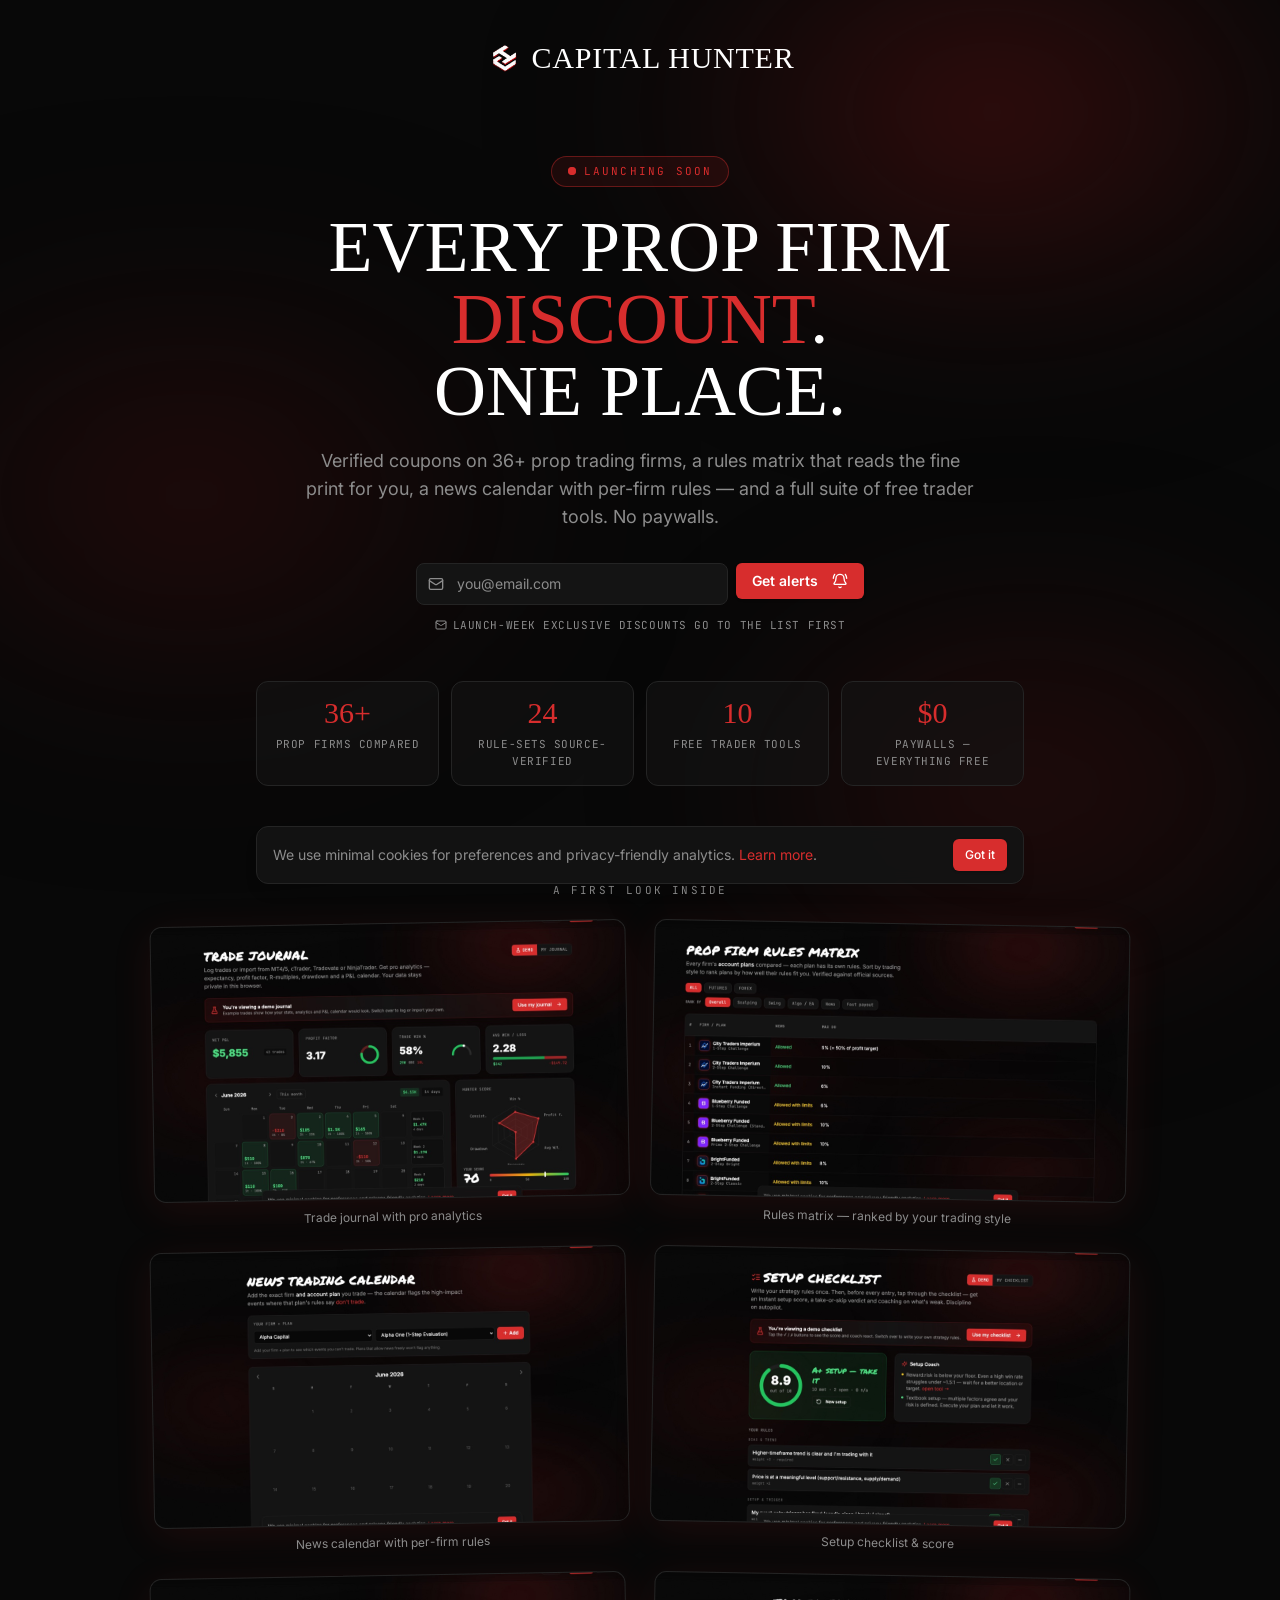
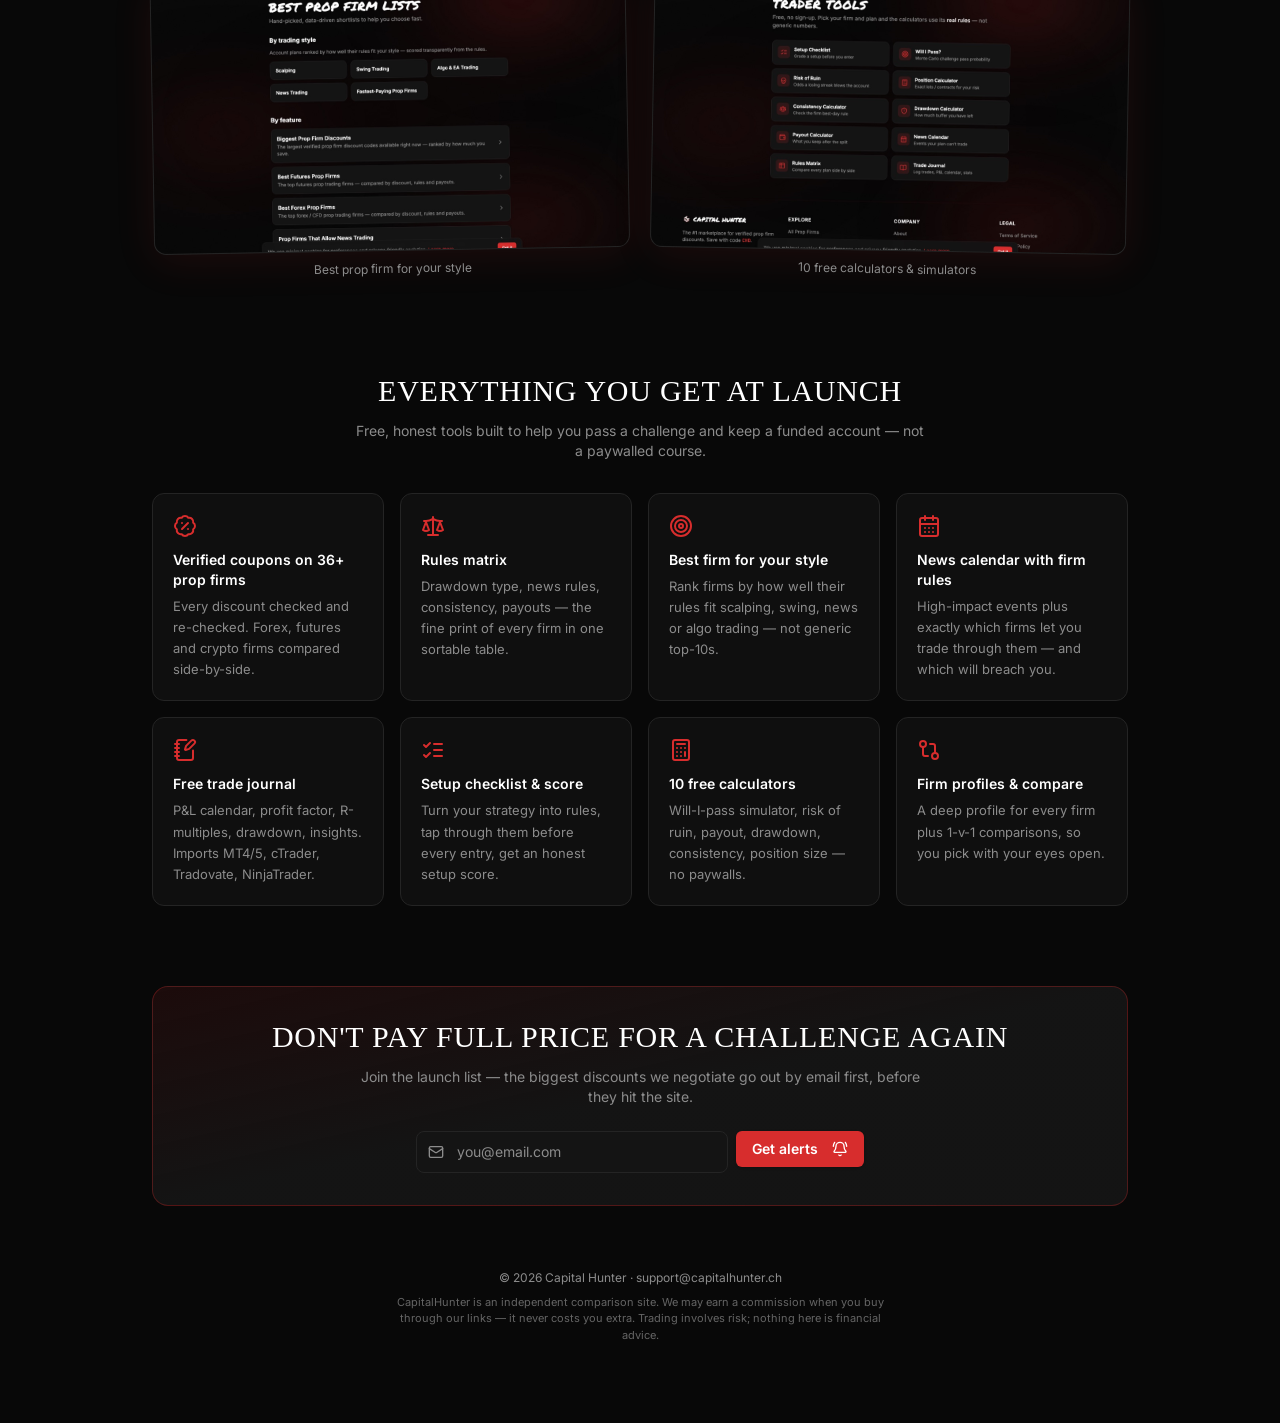
==== index.html @ cb19077a "Coming Soon placeholder for capitalhunter.ch" ====
<!DOCTYPE html><html lang="en"><head><title data-rh="true">Prop Firm Discounts, Rules &amp; Free Trader Tools — Launching Soon | Capital Hunter</title><meta data-rh="true" name="description" content="CapitalHunter is launching: verified discounts on 36+ prop trading firms, a full rules matrix, news calendar, free trade journal and calculators. Join the launch list for exclusive launch-week coupons."><meta data-rh="true" name="robots" content="index, follow, max-image-preview:large, max-snippet:-1, max-video-preview:-1"><meta data-rh="true" name="googlebot" content="index, follow, max-image-preview:large, max-snippet:-1, max-video-preview:-1"><meta data-rh="true" property="og:type" content="website"><meta data-rh="true" property="og:site_name" content="Capital Hunter"><meta data-rh="true" property="og:title" content="Prop Firm Discounts, Rules &amp; Free Trader Tools — Launching Soon | Capital Hunter"><meta data-rh="true" property="og:description" content="CapitalHunter is launching: verified discounts on 36+ prop trading firms, a full rules matrix, news calendar, free trade journal and calculators. Join the launch list for exclusive launch-week coupons."><meta data-rh="true" property="og:url" content="https://capitalhunter.ch/"><meta data-rh="true" property="og:image" content="https://capitalhunter.ch/logo-512.png"><meta data-rh="true" name="twitter:card" content="summary_large_image"><meta data-rh="true" name="twitter:title" content="Prop Firm Discounts, Rules &amp; Free Trader Tools — Launching Soon | Capital Hunter"><meta data-rh="true" name="twitter:description" content="CapitalHunter is launching: verified discounts on 36+ prop trading firms, a full rules matrix, news calendar, free trade journal and calculators. Join the launch list for exclusive launch-week coupons."><meta data-rh="true" name="twitter:image" content="https://capitalhunter.ch/logo-512.png"><link data-rh="true" rel="canonical" href="https://capitalhunter.ch/"><script data-rh="true" type="application/ld+json">{"@context":"https://schema.org","@type":"Organization","name":"Capital Hunter","url":"https://capitalhunter.ch","logo":"https://capitalhunter.ch/logo-512.png","description":"Verified discounts on the top prop trading firms. Compare rules, payouts, drawdown and account sizes, then save on every challenge with our partner coupon codes.","sameAs":[]}</script><script data-rh="true" type="application/ld+json">{"@context":"https://schema.org","@type":"WebSite","name":"Capital Hunter","url":"https://capitalhunter.ch","potentialAction":{"@type":"SearchAction","target":{"@type":"EntryPoint","urlTemplate":"https://capitalhunter.ch/search?q={search_term_string}"},"query-input":"required name=search_term_string"}}</script>
    <meta charset="UTF-8">
    <meta name="viewport" content="width=device-width, initial-scale=1.0">
    <link rel="icon" type="image/png" sizes="48x48" href="/favicon-48.png">
    <link rel="icon" type="image/png" sizes="32x32" href="/favicon-32.png">
    <link rel="apple-touch-icon" href="/apple-touch-icon.png">
    <link rel="manifest" href="/manifest.json">
    <meta name="theme-color" content="#080808">

    <!-- Fonts: preconnect + parallel load (was a render-blocking CSS @import). -->
    <link rel="preconnect" href="https://fonts.googleapis.com">
    <link rel="preconnect" href="https://fonts.gstatic.com" crossorigin="">
    <link rel="preload" as="style" href="https://fonts.googleapis.com/css2?family=Permanent+Marker&amp;family=Inter:wght@400;500;600;700;800&amp;family=JetBrains+Mono:wght@400;500;600;700&amp;display=swap">
    <link rel="stylesheet" href="https://fonts.googleapis.com/css2?family=Permanent+Marker&amp;family=Inter:wght@400;500;600;700;800&amp;family=JetBrains+Mono:wght@400;500;600;700&amp;display=swap">
    <!-- Warm up the Supabase connection so the first data call is instant. -->
    <link rel="preconnect" href="https://xzxkkfrlmeajymtjlhex.supabase.co" crossorigin="">

    <!-- title + description are managed per-page by the <Seo> component (react-helmet-async). -->
    <script type="module" crossorigin="" src="/assets/app-CvSQtQcm.js"></script>
    <link rel="modulepreload" crossorigin="" href="/assets/react-CZyGPQdu.js">
    <link rel="modulepreload" crossorigin="" href="/assets/vendor-DFMEHlR-.js">
    <link rel="modulepreload" crossorigin="" href="/assets/query-DikOKf4V.js">
    <link rel="modulepreload" crossorigin="" href="/assets/icons-BcLUi4sx.js">
    <link rel="modulepreload" crossorigin="" href="/assets/radix-BNWSrQ6s.js">
    <link rel="modulepreload" crossorigin="" href="/assets/supabase-BZ8bk2RT.js">
    <link rel="stylesheet" crossorigin="" href="/assets/app-Bauid_A5.css">
  </head>
  <body>
    <div id="root" data-server-rendered="true"><div class="relative min-h-screen bg-background text-white"><div class="ch-bg-glow" aria-hidden="true"></div><div class="ch-bg-glow-bottom" aria-hidden="true"></div><div class="relative z-10 max-w-5xl mx-auto px-4 sm:px-6 pt-10 pb-20"><div class="flex items-center justify-center gap-2.5"><img src="/logo.png" alt="Capital Hunter logo" width="34" height="34" class="w-8 h-8 sm:w-9 sm:h-9 object-contain"><span class="font-marker text-2xl sm:text-3xl text-white tracking-wide">CAPITAL HUNTER</span></div><div class="text-center mt-14 sm:mt-20"><div class="inline-flex items-center gap-2 px-4 py-1.5 rounded-full border border-primary/40 bg-primary/10"><span class="relative flex h-2 w-2"><span class="animate-ping absolute inline-flex h-full w-full rounded-full bg-primary opacity-75"></span><span class="relative inline-flex rounded-full h-2 w-2 bg-primary"></span></span><span class="text-[11px] font-mono text-primary uppercase tracking-[0.2em]">Launching soon</span></div><h1 class="font-marker text-4xl sm:text-6xl lg:text-7xl text-white leading-tight mt-6">EVERY PROP FIRM <span class="text-primary">DISCOUNT</span>.<br class="hidden sm:block"> ONE PLACE.</h1><p class="font-inter text-muted-foreground text-base sm:text-lg max-w-2xl mx-auto mt-5">Verified coupons on 36+ prop trading firms, a rules matrix that reads the fine print for you, a news calendar with per-firm rules — and a full suite of free trader tools. No paywalls.</p><div class="max-w-md mx-auto mt-8"><form class="flex flex-col sm:flex-row gap-2 max-w-md mx-auto"><div class="relative flex-1"><svg xmlns="http://www.w3.org/2000/svg" width="24" height="24" viewBox="0 0 24 24" fill="none" stroke="currentColor" stroke-width="2" stroke-linecap="round" stroke-linejoin="round" class="lucide lucide-mail absolute left-3 top-1/2 -translate-y-1/2 w-4 h-4 text-muted-foreground"><rect width="20" height="16" x="2" y="4" rx="2"></rect><path d="m22 7-8.97 5.7a1.94 1.94 0 0 1-2.06 0L2 7"></path></svg><input type="email" placeholder="you@email.com" aria-label="Email address" class="w-full pl-10 pr-3 py-2.5 bg-card border border-border rounded-lg text-sm font-inter text-white placeholder:text-muted-foreground focus:outline-none focus:ring-1 focus:ring-primary/50" value=""></div><button class="inline-flex items-center justify-center gap-2 rounded-md text-sm transition-colors focus-visible:outline-none focus-visible:ring-1 focus-visible:ring-ring disabled:pointer-events-none disabled:opacity-50 [&amp;_svg]:pointer-events-none [&amp;_svg]:size-4 [&amp;_svg]:shrink-0 shadow h-9 px-4 py-2 bg-primary hover:bg-primary/90 text-white font-inter font-semibold whitespace-nowrap" type="submit">Get alerts <svg xmlns="http://www.w3.org/2000/svg" width="24" height="24" viewBox="0 0 24 24" fill="none" stroke="currentColor" stroke-width="2" stroke-linecap="round" stroke-linejoin="round" class="lucide lucide-bell-ring w-4 h-4 ml-1.5"><path d="M10.268 21a2 2 0 0 0 3.464 0"></path><path d="M22 8c0-2.3-.8-4.3-2-6"></path><path d="M3.262 15.326A1 1 0 0 0 4 17h16a1 1 0 0 0 .74-1.673C19.41 13.956 18 12.499 18 8A6 6 0 0 0 6 8c0 4.499-1.411 5.956-2.738 7.326"></path><path d="M4 2C2.8 3.7 2 5.7 2 8"></path></svg></button></form><p class="flex items-center justify-center gap-1.5 text-[11px] font-mono text-muted-foreground mt-3 uppercase tracking-wider"><svg xmlns="http://www.w3.org/2000/svg" width="24" height="24" viewBox="0 0 24 24" fill="none" stroke="currentColor" stroke-width="2" stroke-linecap="round" stroke-linejoin="round" class="lucide lucide-mail w-3 h-3"><rect width="20" height="16" x="2" y="4" rx="2"></rect><path d="m22 7-8.97 5.7a1.94 1.94 0 0 1-2.06 0L2 7"></path></svg> Launch-week exclusive discounts go to the list first</p></div><div class="grid grid-cols-2 sm:grid-cols-4 gap-3 max-w-3xl mx-auto mt-12"><div class="rounded-xl border border-border bg-card/60 px-4 py-4"><p class="font-marker text-3xl text-primary leading-none">36+</p><p class="text-[11px] font-mono text-muted-foreground uppercase tracking-wider mt-2">prop firms compared</p></div><div class="rounded-xl border border-border bg-card/60 px-4 py-4"><p class="font-marker text-3xl text-primary leading-none">24</p><p class="text-[11px] font-mono text-muted-foreground uppercase tracking-wider mt-2">rule-sets source-verified</p></div><div class="rounded-xl border border-border bg-card/60 px-4 py-4"><p class="font-marker text-3xl text-primary leading-none">10</p><p class="text-[11px] font-mono text-muted-foreground uppercase tracking-wider mt-2">free trader tools</p></div><div class="rounded-xl border border-border bg-card/60 px-4 py-4"><p class="font-marker text-3xl text-primary leading-none">$0</p><p class="text-[11px] font-mono text-muted-foreground uppercase tracking-wider mt-2">paywalls — everything free</p></div></div></div><div class="mt-16 sm:mt-24"><p class="text-center text-[11px] font-mono text-muted-foreground uppercase tracking-[0.2em] mb-6">A first look inside</p><div class="grid sm:grid-cols-2 gap-6"><figure class="-rotate-1 transition-transform duration-300 hover:rotate-0 hover:scale-[1.02]"><div class="rounded-xl overflow-hidden border border-border bg-card shadow-[0_8px_40px_rgba(215,47,47,0.10)]"><img src="/launch/journal.jpg" alt="Trade journal with pro analytics" width="1200" height="694" loading="eager" class="w-full h-auto"></div><figcaption class="text-center text-xs font-inter text-muted-foreground mt-2.5">Trade journal with pro analytics</figcaption></figure><figure class="rotate-1 transition-transform duration-300 hover:rotate-0 hover:scale-[1.02]"><div class="rounded-xl overflow-hidden border border-border bg-card shadow-[0_8px_40px_rgba(215,47,47,0.10)]"><img src="/launch/rules.jpg" alt="Rules matrix — ranked by your trading style" width="1200" height="694" loading="lazy" class="w-full h-auto"></div><figcaption class="text-center text-xs font-inter text-muted-foreground mt-2.5">Rules matrix — ranked by your trading style</figcaption></figure><figure class="-rotate-1 transition-transform duration-300 hover:rotate-0 hover:scale-[1.02]"><div class="rounded-xl overflow-hidden border border-border bg-card shadow-[0_8px_40px_rgba(215,47,47,0.10)]"><img src="/launch/calendar.jpg" alt="News calendar with per-firm rules" width="1200" height="694" loading="lazy" class="w-full h-auto"></div><figcaption class="text-center text-xs font-inter text-muted-foreground mt-2.5">News calendar with per-firm rules</figcaption></figure><figure class="rotate-1 transition-transform duration-300 hover:rotate-0 hover:scale-[1.02]"><div class="rounded-xl overflow-hidden border border-border bg-card shadow-[0_8px_40px_rgba(215,47,47,0.10)]"><img src="/launch/checklist.jpg" alt="Setup checklist &amp; score" width="1200" height="694" loading="lazy" class="w-full h-auto"></div><figcaption class="text-center text-xs font-inter text-muted-foreground mt-2.5">Setup checklist &amp; score</figcaption></figure><figure class="-rotate-1 transition-transform duration-300 hover:rotate-0 hover:scale-[1.02]"><div class="rounded-xl overflow-hidden border border-border bg-card shadow-[0_8px_40px_rgba(215,47,47,0.10)]"><img src="/launch/best.jpg" alt="Best prop firm for your style" width="1200" height="694" loading="lazy" class="w-full h-auto"></div><figcaption class="text-center text-xs font-inter text-muted-foreground mt-2.5">Best prop firm for your style</figcaption></figure><figure class="rotate-1 transition-transform duration-300 hover:rotate-0 hover:scale-[1.02]"><div class="rounded-xl overflow-hidden border border-border bg-card shadow-[0_8px_40px_rgba(215,47,47,0.10)]"><img src="/launch/tools.jpg" alt="10 free calculators &amp; simulators" width="1200" height="694" loading="lazy" class="w-full h-auto"></div><figcaption class="text-center text-xs font-inter text-muted-foreground mt-2.5">10 free calculators &amp; simulators</figcaption></figure></div></div><div class="mt-20 sm:mt-24"><h2 class="font-marker text-2xl sm:text-3xl text-white text-center tracking-wide">EVERYTHING YOU GET AT LAUNCH</h2><p class="text-center font-inter text-muted-foreground text-sm mt-3 max-w-xl mx-auto">Free, honest tools built to help you pass a challenge and keep a funded account — not a paywalled course.</p><div class="grid sm:grid-cols-2 lg:grid-cols-4 gap-4 mt-8"><div class="rounded-xl border border-border bg-card/60 p-5 hover:border-primary/40 transition-colors"><svg xmlns="http://www.w3.org/2000/svg" width="24" height="24" viewBox="0 0 24 24" fill="none" stroke="currentColor" stroke-width="2" stroke-linecap="round" stroke-linejoin="round" class="lucide lucide-badge-percent w-6 h-6 text-primary"><path d="M3.85 8.62a4 4 0 0 1 4.78-4.77 4 4 0 0 1 6.74 0 4 4 0 0 1 4.78 4.78 4 4 0 0 1 0 6.74 4 4 0 0 1-4.77 4.78 4 4 0 0 1-6.75 0 4 4 0 0 1-4.78-4.77 4 4 0 0 1 0-6.76Z"></path><path d="m15 9-6 6"></path><path d="M9 9h.01"></path><path d="M15 15h.01"></path></svg><h3 class="font-inter font-semibold text-white text-sm mt-3">Verified coupons on 36+ prop firms</h3><p class="font-inter text-muted-foreground text-[13px] leading-relaxed mt-1.5">Every discount checked and re-checked. Forex, futures and crypto firms compared side-by-side.</p></div><div class="rounded-xl border border-border bg-card/60 p-5 hover:border-primary/40 transition-colors"><svg xmlns="http://www.w3.org/2000/svg" width="24" height="24" viewBox="0 0 24 24" fill="none" stroke="currentColor" stroke-width="2" stroke-linecap="round" stroke-linejoin="round" class="lucide lucide-scale w-6 h-6 text-primary"><path d="m16 16 3-8 3 8c-.87.65-1.92 1-3 1s-2.13-.35-3-1Z"></path><path d="m2 16 3-8 3 8c-.87.65-1.92 1-3 1s-2.13-.35-3-1Z"></path><path d="M7 21h10"></path><path d="M12 3v18"></path><path d="M3 7h2c2 0 5-1 7-2 2 1 5 2 7 2h2"></path></svg><h3 class="font-inter font-semibold text-white text-sm mt-3">Rules matrix</h3><p class="font-inter text-muted-foreground text-[13px] leading-relaxed mt-1.5">Drawdown type, news rules, consistency, payouts — the fine print of every firm in one sortable table.</p></div><div class="rounded-xl border border-border bg-card/60 p-5 hover:border-primary/40 transition-colors"><svg xmlns="http://www.w3.org/2000/svg" width="24" height="24" viewBox="0 0 24 24" fill="none" stroke="currentColor" stroke-width="2" stroke-linecap="round" stroke-linejoin="round" class="lucide lucide-target w-6 h-6 text-primary"><circle cx="12" cy="12" r="10"></circle><circle cx="12" cy="12" r="6"></circle><circle cx="12" cy="12" r="2"></circle></svg><h3 class="font-inter font-semibold text-white text-sm mt-3">Best firm for your style</h3><p class="font-inter text-muted-foreground text-[13px] leading-relaxed mt-1.5">Rank firms by how well their rules fit scalping, swing, news or algo trading — not generic top-10s.</p></div><div class="rounded-xl border border-border bg-card/60 p-5 hover:border-primary/40 transition-colors"><svg xmlns="http://www.w3.org/2000/svg" width="24" height="24" viewBox="0 0 24 24" fill="none" stroke="currentColor" stroke-width="2" stroke-linecap="round" stroke-linejoin="round" class="lucide lucide-calendar-days w-6 h-6 text-primary"><path d="M8 2v4"></path><path d="M16 2v4"></path><rect width="18" height="18" x="3" y="4" rx="2"></rect><path d="M3 10h18"></path><path d="M8 14h.01"></path><path d="M12 14h.01"></path><path d="M16 14h.01"></path><path d="M8 18h.01"></path><path d="M12 18h.01"></path><path d="M16 18h.01"></path></svg><h3 class="font-inter font-semibold text-white text-sm mt-3">News calendar with firm rules</h3><p class="font-inter text-muted-foreground text-[13px] leading-relaxed mt-1.5">High-impact events plus exactly which firms let you trade through them — and which will breach you.</p></div><div class="rounded-xl border border-border bg-card/60 p-5 hover:border-primary/40 transition-colors"><svg xmlns="http://www.w3.org/2000/svg" width="24" height="24" viewBox="0 0 24 24" fill="none" stroke="currentColor" stroke-width="2" stroke-linecap="round" stroke-linejoin="round" class="lucide lucide-notebook-pen w-6 h-6 text-primary"><path d="M13.4 2H6a2 2 0 0 0-2 2v16a2 2 0 0 0 2 2h12a2 2 0 0 0 2-2v-7.4"></path><path d="M2 6h4"></path><path d="M2 10h4"></path><path d="M2 14h4"></path><path d="M2 18h4"></path><path d="M21.378 5.626a1 1 0 1 0-3.004-3.004l-5.01 5.012a2 2 0 0 0-.506.854l-.837 2.87a.5.5 0 0 0 .62.62l2.87-.837a2 2 0 0 0 .854-.506z"></path></svg><h3 class="font-inter font-semibold text-white text-sm mt-3">Free trade journal</h3><p class="font-inter text-muted-foreground text-[13px] leading-relaxed mt-1.5">P&amp;L calendar, profit factor, R-multiples, drawdown, insights. Imports MT4/5, cTrader, Tradovate, NinjaTrader.</p></div><div class="rounded-xl border border-border bg-card/60 p-5 hover:border-primary/40 transition-colors"><svg xmlns="http://www.w3.org/2000/svg" width="24" height="24" viewBox="0 0 24 24" fill="none" stroke="currentColor" stroke-width="2" stroke-linecap="round" stroke-linejoin="round" class="lucide lucide-list-checks w-6 h-6 text-primary"><path d="m3 17 2 2 4-4"></path><path d="m3 7 2 2 4-4"></path><path d="M13 6h8"></path><path d="M13 12h8"></path><path d="M13 18h8"></path></svg><h3 class="font-inter font-semibold text-white text-sm mt-3">Setup checklist &amp; score</h3><p class="font-inter text-muted-foreground text-[13px] leading-relaxed mt-1.5">Turn your strategy into rules, tap through them before every entry, get an honest setup score.</p></div><div class="rounded-xl border border-border bg-card/60 p-5 hover:border-primary/40 transition-colors"><svg xmlns="http://www.w3.org/2000/svg" width="24" height="24" viewBox="0 0 24 24" fill="none" stroke="currentColor" stroke-width="2" stroke-linecap="round" stroke-linejoin="round" class="lucide lucide-calculator w-6 h-6 text-primary"><rect width="16" height="20" x="4" y="2" rx="2"></rect><line x1="8" x2="16" y1="6" y2="6"></line><line x1="16" x2="16" y1="14" y2="18"></line><path d="M16 10h.01"></path><path d="M12 10h.01"></path><path d="M8 10h.01"></path><path d="M12 14h.01"></path><path d="M8 14h.01"></path><path d="M12 18h.01"></path><path d="M8 18h.01"></path></svg><h3 class="font-inter font-semibold text-white text-sm mt-3">10 free calculators</h3><p class="font-inter text-muted-foreground text-[13px] leading-relaxed mt-1.5">Will-I-pass simulator, risk of ruin, payout, drawdown, consistency, position size — no paywalls.</p></div><div class="rounded-xl border border-border bg-card/60 p-5 hover:border-primary/40 transition-colors"><svg xmlns="http://www.w3.org/2000/svg" width="24" height="24" viewBox="0 0 24 24" fill="none" stroke="currentColor" stroke-width="2" stroke-linecap="round" stroke-linejoin="round" class="lucide lucide-git-compare w-6 h-6 text-primary"><circle cx="18" cy="18" r="3"></circle><circle cx="6" cy="6" r="3"></circle><path d="M13 6h3a2 2 0 0 1 2 2v7"></path><path d="M11 18H8a2 2 0 0 1-2-2V9"></path></svg><h3 class="font-inter font-semibold text-white text-sm mt-3">Firm profiles &amp; compare</h3><p class="font-inter text-muted-foreground text-[13px] leading-relaxed mt-1.5">A deep profile for every firm plus 1-v-1 comparisons, so you pick with your eyes open.</p></div></div></div><div class="mt-20 rounded-2xl border border-primary/30 bg-gradient-to-br from-primary/10 via-card to-card p-8 text-center"><h2 class="font-marker text-2xl sm:text-3xl text-white tracking-wide">DON'T PAY FULL PRICE FOR A CHALLENGE AGAIN</h2><p class="font-inter text-muted-foreground text-sm max-w-xl mx-auto mt-3">Join the launch list — the biggest discounts we negotiate go out by email first, before they hit the site.</p><div class="max-w-md mx-auto mt-6"><form class="flex flex-col sm:flex-row gap-2 max-w-md mx-auto"><div class="relative flex-1"><svg xmlns="http://www.w3.org/2000/svg" width="24" height="24" viewBox="0 0 24 24" fill="none" stroke="currentColor" stroke-width="2" stroke-linecap="round" stroke-linejoin="round" class="lucide lucide-mail absolute left-3 top-1/2 -translate-y-1/2 w-4 h-4 text-muted-foreground"><rect width="20" height="16" x="2" y="4" rx="2"></rect><path d="m22 7-8.97 5.7a1.94 1.94 0 0 1-2.06 0L2 7"></path></svg><input type="email" placeholder="you@email.com" aria-label="Email address" class="w-full pl-10 pr-3 py-2.5 bg-card border border-border rounded-lg text-sm font-inter text-white placeholder:text-muted-foreground focus:outline-none focus:ring-1 focus:ring-primary/50" value=""></div><button class="inline-flex items-center justify-center gap-2 rounded-md text-sm transition-colors focus-visible:outline-none focus-visible:ring-1 focus-visible:ring-ring disabled:pointer-events-none disabled:opacity-50 [&amp;_svg]:pointer-events-none [&amp;_svg]:size-4 [&amp;_svg]:shrink-0 shadow h-9 px-4 py-2 bg-primary hover:bg-primary/90 text-white font-inter font-semibold whitespace-nowrap" type="submit">Get alerts <svg xmlns="http://www.w3.org/2000/svg" width="24" height="24" viewBox="0 0 24 24" fill="none" stroke="currentColor" stroke-width="2" stroke-linecap="round" stroke-linejoin="round" class="lucide lucide-bell-ring w-4 h-4 ml-1.5"><path d="M10.268 21a2 2 0 0 0 3.464 0"></path><path d="M22 8c0-2.3-.8-4.3-2-6"></path><path d="M3.262 15.326A1 1 0 0 0 4 17h16a1 1 0 0 0 .74-1.673C19.41 13.956 18 12.499 18 8A6 6 0 0 0 6 8c0 4.499-1.411 5.956-2.738 7.326"></path><path d="M4 2C2.8 3.7 2 5.7 2 8"></path></svg></button></form></div></div><footer class="mt-16 text-center"><p class="text-xs font-inter text-muted-foreground">© <!-- -->2026<!-- --> <!-- -->Capital Hunter<!-- --> · <a href="mailto:support@capitalhunter.ch" class="hover:text-white transition-colors">support@capitalhunter.ch</a></p><p class="text-[11px] font-inter text-muted-foreground/70 mt-2 max-w-lg mx-auto">CapitalHunter is an independent comparison site. We may earn a commission when you buy through our links — it never costs you extra. Trading involves risk; nothing here is financial advice.</p></footer></div></div><script>window.__staticRouterHydrationData = JSON.parse("{\"loaderData\":{\"0\":null},\"actionData\":null,\"errors\":null}");</script></div>
<script>window.__VITE_REACT_SSG_HASH__ = 'nh4pxgceqk'</script>
  

</body></html>
---- assets/app-Bauid_A5.css ----
*,:before,:after{--tw-border-spacing-x: 0;--tw-border-spacing-y: 0;--tw-translate-x: 0;--tw-translate-y: 0;--tw-rotate: 0;--tw-skew-x: 0;--tw-skew-y: 0;--tw-scale-x: 1;--tw-scale-y: 1;--tw-pan-x: ;--tw-pan-y: ;--tw-pinch-zoom: ;--tw-scroll-snap-strictness: proximity;--tw-gradient-from-position: ;--tw-gradient-via-position: ;--tw-gradient-to-position: ;--tw-ordinal: ;--tw-slashed-zero: ;--tw-numeric-figure: ;--tw-numeric-spacing: ;--tw-numeric-fraction: ;--tw-ring-inset: ;--tw-ring-offset-width: 0px;--tw-ring-offset-color: #fff;--tw-ring-color: rgb(59 130 246 / .5);--tw-ring-offset-shadow: 0 0 #0000;--tw-ring-shadow: 0 0 #0000;--tw-shadow: 0 0 #0000;--tw-shadow-colored: 0 0 #0000;--tw-blur: ;--tw-brightness: ;--tw-contrast: ;--tw-grayscale: ;--tw-hue-rotate: ;--tw-invert: ;--tw-saturate: ;--tw-sepia: ;--tw-drop-shadow: ;--tw-backdrop-blur: ;--tw-backdrop-brightness: ;--tw-backdrop-contrast: ;--tw-backdrop-grayscale: ;--tw-backdrop-hue-rotate: ;--tw-backdrop-invert: ;--tw-backdrop-opacity: ;--tw-backdrop-saturate: ;--tw-backdrop-sepia: ;--tw-contain-size: ;--tw-contain-layout: ;--tw-contain-paint: ;--tw-contain-style: }::backdrop{--tw-border-spacing-x: 0;--tw-border-spacing-y: 0;--tw-translate-x: 0;--tw-translate-y: 0;--tw-rotate: 0;--tw-skew-x: 0;--tw-skew-y: 0;--tw-scale-x: 1;--tw-scale-y: 1;--tw-pan-x: ;--tw-pan-y: ;--tw-pinch-zoom: ;--tw-scroll-snap-strictness: proximity;--tw-gradient-from-position: ;--tw-gradient-via-position: ;--tw-gradient-to-position: ;--tw-ordinal: ;--tw-slashed-zero: ;--tw-numeric-figure: ;--tw-numeric-spacing: ;--tw-numeric-fraction: ;--tw-ring-inset: ;--tw-ring-offset-width: 0px;--tw-ring-offset-color: #fff;--tw-ring-color: rgb(59 130 246 / .5);--tw-ring-offset-shadow: 0 0 #0000;--tw-ring-shadow: 0 0 #0000;--tw-shadow: 0 0 #0000;--tw-shadow-colored: 0 0 #0000;--tw-blur: ;--tw-brightness: ;--tw-contrast: ;--tw-grayscale: ;--tw-hue-rotate: ;--tw-invert: ;--tw-saturate: ;--tw-sepia: ;--tw-drop-shadow: ;--tw-backdrop-blur: ;--tw-backdrop-brightness: ;--tw-backdrop-contrast: ;--tw-backdrop-grayscale: ;--tw-backdrop-hue-rotate: ;--tw-backdrop-invert: ;--tw-backdrop-opacity: ;--tw-backdrop-saturate: ;--tw-backdrop-sepia: ;--tw-contain-size: ;--tw-contain-layout: ;--tw-contain-paint: ;--tw-contain-style: }*,:before,:after{box-sizing:border-box;border-width:0;border-style:solid;border-color:#e5e7eb}:before,:after{--tw-content: ""}html,:host{line-height:1.5;-webkit-text-size-adjust:100%;-moz-tab-size:4;-o-tab-size:4;tab-size:4;font-family:ui-sans-serif,system-ui,sans-serif,"Apple Color Emoji","Segoe UI Emoji",Segoe UI Symbol,"Noto Color Emoji";font-feature-settings:normal;font-variation-settings:normal;-webkit-tap-highlight-color:transparent}body{margin:0;line-height:inherit}hr{height:0;color:inherit;border-top-width:1px}abbr:where([title]){-webkit-text-decoration:underline dotted;text-decoration:underline dotted}h1,h2,h3,h4,h5,h6{font-size:inherit;font-weight:inherit}a{color:inherit;text-decoration:inherit}b,strong{font-weight:bolder}code,kbd,samp,pre{font-family:var(--font-mono);font-feature-settings:normal;font-variation-settings:normal;font-size:1em}small{font-size:80%}sub,sup{font-size:75%;line-height:0;position:relative;vertical-align:baseline}sub{bottom:-.25em}sup{top:-.5em}table{text-indent:0;border-color:inherit;border-collapse:collapse}button,input,optgroup,select,textarea{font-family:inherit;font-feature-settings:inherit;font-variation-settings:inherit;font-size:100%;font-weight:inherit;line-height:inherit;letter-spacing:inherit;color:inherit;margin:0;padding:0}button,select{text-transform:none}button,input:where([type=button]),input:where([type=reset]),input:where([type=submit]){-webkit-appearance:button;background-color:transparent;background-image:none}:-moz-focusring{outline:auto}:-moz-ui-invalid{box-shadow:none}progress{vertical-align:baseline}::-webkit-inner-spin-button,::-webkit-outer-spin-button{height:auto}[type=search]{-webkit-appearance:textfield;outline-offset:-2px}::-webkit-search-decoration{-webkit-appearance:none}::-webkit-file-upload-button{-webkit-appearance:button;font:inherit}summary{display:list-item}blockquote,dl,dd,h1,h2,h3,h4,h5,h6,hr,figure,p,pre{margin:0}fieldset{margin:0;padding:0}legend{padding:0}ol,ul,menu{list-style:none;margin:0;padding:0}dialog{padding:0}textarea{resize:vertical}input::-moz-placeholder,textarea::-moz-placeholder{opacity:1;color:#9ca3af}input::placeholder,textarea::placeholder{opacity:1;color:#9ca3af}button,[role=button]{cursor:pointer}:disabled{cursor:default}img,svg,video,canvas,audio,iframe,embed,object{display:block;vertical-align:middle}img,video{max-width:100%;height:auto}[hidden]:where(:not([hidden=until-found])){display:none}:root{--font-marker: "Permanent Marker", cursive;--font-inter: "Inter", sans-serif;--font-mono: "JetBrains Mono", monospace;--background: 0 0% 3.1%;--foreground: 0 0% 100%;--card: 0 0% 7.8%;--card-foreground: 0 0% 100%;--popover: 0 0% 7.8%;--popover-foreground: 0 0% 100%;--primary: 0 68% 51%;--primary-foreground: 0 0% 100%;--secondary: 0 0% 10%;--secondary-foreground: 0 0% 85%;--muted: 0 0% 12%;--muted-foreground: 0 0% 55%;--accent: 0 68% 51%;--accent-foreground: 0 0% 100%;--destructive: 0 84.2% 60.2%;--destructive-foreground: 0 0% 98%;--border: 0 0% 14%;--input: 0 0% 14%;--ring: 0 68% 51%;--chart-1: 0 68% 51%;--chart-2: 0 0% 40%;--chart-3: 0 0% 60%;--chart-4: 0 0% 25%;--chart-5: 0 40% 40%;--radius: .5rem;--sidebar-background: 0 0% 5%;--sidebar-foreground: 0 0% 85%;--sidebar-primary: 0 68% 51%;--sidebar-primary-foreground: 0 0% 100%;--sidebar-accent: 0 0% 10%;--sidebar-accent-foreground: 0 0% 100%;--sidebar-border: 0 0% 14%;--sidebar-ring: 0 68% 51%}.dark{--background: 0 0% 3.1%;--foreground: 0 0% 100%;--card: 0 0% 7.8%;--card-foreground: 0 0% 100%;--popover: 0 0% 7.8%;--popover-foreground: 0 0% 100%;--primary: 0 68% 51%;--primary-foreground: 0 0% 100%;--secondary: 0 0% 10%;--secondary-foreground: 0 0% 85%;--muted: 0 0% 12%;--muted-foreground: 0 0% 55%;--accent: 0 68% 51%;--accent-foreground: 0 0% 100%;--destructive: 0 84.2% 60.2%;--destructive-foreground: 0 0% 98%;--border: 0 0% 14%;--input: 0 0% 14%;--ring: 0 68% 51%;--chart-1: 0 68% 51%;--chart-2: 0 0% 40%;--chart-3: 0 0% 60%;--chart-4: 0 0% 25%;--chart-5: 0 40% 40%;--sidebar-background: 0 0% 5%;--sidebar-foreground: 0 0% 85%;--sidebar-primary: 0 68% 51%;--sidebar-primary-foreground: 0 0% 100%;--sidebar-accent: 0 0% 10%;--sidebar-accent-foreground: 0 0% 100%;--sidebar-border: 0 0% 14%;--sidebar-ring: 0 68% 51%}*{border-color:hsl(var(--border));outline-color:hsl(var(--ring) / .5)}body{background-color:hsl(var(--background));font-family:var(--font-inter);color:hsl(var(--foreground));background-color:#080808}.sr-only{position:absolute;width:1px;height:1px;padding:0;margin:-1px;overflow:hidden;clip:rect(0,0,0,0);white-space:nowrap;border-width:0}.pointer-events-none{pointer-events:none}.pointer-events-auto{pointer-events:auto}.visible{visibility:visible}.invisible{visibility:hidden}.static{position:static}.fixed{position:fixed}.absolute{position:absolute}.relative{position:relative}.sticky{position:sticky}.inset-0{top:0;right:0;bottom:0;left:0}.inset-x-0{left:0;right:0}.inset-y-0{top:0;bottom:0}.-bottom-12{bottom:-3rem}.-left-12{left:-3rem}.-right-12{right:-3rem}.-top-1{top:-.25rem}.-top-10{top:-2.5rem}.-top-12{top:-3rem}.bottom-0{bottom:0}.left-0{left:0}.left-1{left:.25rem}.left-1\/2{left:50%}.left-2{left:.5rem}.left-3{left:.75rem}.left-\[50\%\]{left:50%}.right-0{right:0}.right-1{right:.25rem}.right-2{right:.5rem}.right-3{right:.75rem}.right-4{right:1rem}.top-0{top:0}.top-1\.5{top:.375rem}.top-1\/2{top:50%}.top-2{top:.5rem}.top-20{top:5rem}.top-3\.5{top:.875rem}.top-4{top:1rem}.top-\[1px\]{top:1px}.top-\[50\%\]{top:50%}.top-\[60\%\]{top:60%}.top-full{top:100%}.z-10{z-index:10}.z-20{z-index:20}.z-40{z-index:40}.z-50{z-index:50}.z-\[100\]{z-index:100}.z-\[1\]{z-index:1}.z-\[60\]{z-index:60}.col-span-2{grid-column:span 2 / span 2}.-mx-1{margin-left:-.25rem;margin-right:-.25rem}.mx-2{margin-left:.5rem;margin-right:.5rem}.mx-3\.5{margin-left:.875rem;margin-right:.875rem}.mx-auto{margin-left:auto;margin-right:auto}.my-0\.5{margin-top:.125rem;margin-bottom:.125rem}.my-1{margin-top:.25rem;margin-bottom:.25rem}.my-4{margin-top:1rem;margin-bottom:1rem}.my-5{margin-top:1.25rem;margin-bottom:1.25rem}.my-7{margin-top:1.75rem;margin-bottom:1.75rem}.my-8{margin-top:2rem;margin-bottom:2rem}.-ml-4{margin-left:-1rem}.-mt-4{margin-top:-1rem}.mb-1{margin-bottom:.25rem}.mb-1\.5{margin-bottom:.375rem}.mb-10{margin-bottom:2.5rem}.mb-12{margin-bottom:3rem}.mb-2{margin-bottom:.5rem}.mb-3{margin-bottom:.75rem}.mb-4{margin-bottom:1rem}.mb-5{margin-bottom:1.25rem}.mb-6{margin-bottom:1.5rem}.mb-8{margin-bottom:2rem}.ml-1{margin-left:.25rem}.ml-1\.5{margin-left:.375rem}.ml-2{margin-left:.5rem}.ml-4{margin-left:1rem}.ml-\[68px\]{margin-left:68px}.ml-auto{margin-left:auto}.mr-1{margin-right:.25rem}.mr-1\.5{margin-right:.375rem}.mr-2{margin-right:.5rem}.mt-0\.5{margin-top:.125rem}.mt-1{margin-top:.25rem}.mt-1\.5{margin-top:.375rem}.mt-10{margin-top:2.5rem}.mt-12{margin-top:3rem}.mt-14{margin-top:3.5rem}.mt-16{margin-top:4rem}.mt-2{margin-top:.5rem}.mt-2\.5{margin-top:.625rem}.mt-20{margin-top:5rem}.mt-24{margin-top:6rem}.mt-3{margin-top:.75rem}.mt-4{margin-top:1rem}.mt-5{margin-top:1.25rem}.mt-6{margin-top:1.5rem}.mt-7{margin-top:1.75rem}.mt-8{margin-top:2rem}.mt-auto{margin-top:auto}.box-border{box-sizing:border-box}.line-clamp-2{overflow:hidden;display:-webkit-box;-webkit-box-orient:vertical;-webkit-line-clamp:2}.block{display:block}.inline-block{display:inline-block}.inline{display:inline}.flex{display:flex}.inline-flex{display:inline-flex}.table{display:table}.grid{display:grid}.hidden{display:none}.aspect-square{aspect-ratio:1 / 1}.aspect-video{aspect-ratio:16 / 9}.size-4{width:1rem;height:1rem}.h-0\.5{height:.125rem}.h-1\.5{height:.375rem}.h-10{height:2.5rem}.h-11{height:2.75rem}.h-12{height:3rem}.h-14{height:3.5rem}.h-16{height:4rem}.h-2{height:.5rem}.h-2\.5{height:.625rem}.h-28{height:7rem}.h-3{height:.75rem}.h-3\.5{height:.875rem}.h-32{height:8rem}.h-36{height:9rem}.h-4{height:1rem}.h-40{height:10rem}.h-48{height:12rem}.h-5{height:1.25rem}.h-6{height:1.5rem}.h-7{height:1.75rem}.h-8{height:2rem}.h-9{height:2.25rem}.h-\[1px\]{height:1px}.h-\[300px\]{height:300px}.h-\[3px\]{height:3px}.h-\[400px\]{height:400px}.h-\[var\(--radix-navigation-menu-viewport-height\)\]{height:var(--radix-navigation-menu-viewport-height)}.h-\[var\(--radix-select-trigger-height\)\]{height:var(--radix-select-trigger-height)}.h-auto{height:auto}.h-full{height:100%}.h-px{height:1px}.h-svh{height:100svh}.max-h-96{max-height:24rem}.max-h-\[300px\]{max-height:300px}.max-h-\[55vh\]{max-height:55vh}.max-h-\[90vh\]{max-height:90vh}.max-h-screen{max-height:100vh}.min-h-0{min-height:0px}.min-h-\[100px\]{min-height:100px}.min-h-\[120px\]{min-height:120px}.min-h-\[3\.5rem\]{min-height:3.5rem}.min-h-\[60px\]{min-height:60px}.min-h-\[80px\]{min-height:80px}.min-h-screen{min-height:100vh}.min-h-svh{min-height:100svh}.w-0{width:0px}.w-1{width:.25rem}.w-1\.5{width:.375rem}.w-1\/2{width:50%}.w-10{width:2.5rem}.w-12{width:3rem}.w-14{width:3.5rem}.w-16{width:4rem}.w-2{width:.5rem}.w-2\.5{width:.625rem}.w-24{width:6rem}.w-28{width:7rem}.w-3{width:.75rem}.w-3\.5{width:.875rem}.w-3\/4{width:75%}.w-32{width:8rem}.w-4{width:1rem}.w-40{width:10rem}.w-48{width:12rem}.w-5{width:1.25rem}.w-56{width:14rem}.w-6{width:1.5rem}.w-64{width:16rem}.w-7{width:1.75rem}.w-72{width:18rem}.w-8{width:2rem}.w-9{width:2.25rem}.w-\[--sidebar-width\]{width:var(--sidebar-width)}.w-\[100px\]{width:100px}.w-\[1px\]{width:1px}.w-\[240px\]{width:240px}.w-\[400px\]{width:400px}.w-\[600px\]{width:600px}.w-auto{width:auto}.w-full{width:100%}.w-max{width:-moz-max-content;width:max-content}.w-px{width:1px}.min-w-0{min-width:0px}.min-w-10{min-width:2.5rem}.min-w-5{min-width:1.25rem}.min-w-8{min-width:2rem}.min-w-9{min-width:2.25rem}.min-w-\[12rem\]{min-width:12rem}.min-w-\[140px\]{min-width:140px}.min-w-\[160px\]{min-width:160px}.min-w-\[180px\]{min-width:180px}.min-w-\[34px\]{min-width:34px}.min-w-\[8rem\]{min-width:8rem}.min-w-\[var\(--radix-select-trigger-width\)\]{min-width:var(--radix-select-trigger-width)}.max-w-2xl{max-width:42rem}.max-w-3xl{max-width:48rem}.max-w-4xl{max-width:56rem}.max-w-5xl{max-width:64rem}.max-w-6xl{max-width:72rem}.max-w-7xl{max-width:80rem}.max-w-\[--skeleton-width\]{max-width:var(--skeleton-width)}.max-w-\[160px\]{max-width:160px}.max-w-\[200px\]{max-width:200px}.max-w-\[320px\]{max-width:320px}.max-w-lg{max-width:32rem}.max-w-max{max-width:-moz-max-content;max-width:max-content}.max-w-md{max-width:28rem}.max-w-sm{max-width:24rem}.max-w-xl{max-width:36rem}.flex-1{flex:1 1 0%}.flex-shrink-0,.shrink-0{flex-shrink:0}.grow{flex-grow:1}.grow-0{flex-grow:0}.basis-full{flex-basis:100%}.caption-bottom{caption-side:bottom}.border-collapse{border-collapse:collapse}.-translate-x-1\/2{--tw-translate-x: -50%;transform:translate(var(--tw-translate-x),var(--tw-translate-y)) rotate(var(--tw-rotate)) skew(var(--tw-skew-x)) skewY(var(--tw-skew-y)) scaleX(var(--tw-scale-x)) scaleY(var(--tw-scale-y))}.-translate-x-px{--tw-translate-x: -1px;transform:translate(var(--tw-translate-x),var(--tw-translate-y)) rotate(var(--tw-rotate)) skew(var(--tw-skew-x)) skewY(var(--tw-skew-y)) scaleX(var(--tw-scale-x)) scaleY(var(--tw-scale-y))}.-translate-y-1\/2{--tw-translate-y: -50%;transform:translate(var(--tw-translate-x),var(--tw-translate-y)) rotate(var(--tw-rotate)) skew(var(--tw-skew-x)) skewY(var(--tw-skew-y)) scaleX(var(--tw-scale-x)) scaleY(var(--tw-scale-y))}.translate-x-\[-50\%\]{--tw-translate-x: -50%;transform:translate(var(--tw-translate-x),var(--tw-translate-y)) rotate(var(--tw-rotate)) skew(var(--tw-skew-x)) skewY(var(--tw-skew-y)) scaleX(var(--tw-scale-x)) scaleY(var(--tw-scale-y))}.translate-x-px{--tw-translate-x: 1px;transform:translate(var(--tw-translate-x),var(--tw-translate-y)) rotate(var(--tw-rotate)) skew(var(--tw-skew-x)) skewY(var(--tw-skew-y)) scaleX(var(--tw-scale-x)) scaleY(var(--tw-scale-y))}.translate-y-\[-50\%\]{--tw-translate-y: -50%;transform:translate(var(--tw-translate-x),var(--tw-translate-y)) rotate(var(--tw-rotate)) skew(var(--tw-skew-x)) skewY(var(--tw-skew-y)) scaleX(var(--tw-scale-x)) scaleY(var(--tw-scale-y))}.-rotate-1{--tw-rotate: -1deg;transform:translate(var(--tw-translate-x),var(--tw-translate-y)) rotate(var(--tw-rotate)) skew(var(--tw-skew-x)) skewY(var(--tw-skew-y)) scaleX(var(--tw-scale-x)) scaleY(var(--tw-scale-y))}.rotate-1{--tw-rotate: 1deg;transform:translate(var(--tw-translate-x),var(--tw-translate-y)) rotate(var(--tw-rotate)) skew(var(--tw-skew-x)) skewY(var(--tw-skew-y)) scaleX(var(--tw-scale-x)) scaleY(var(--tw-scale-y))}.rotate-45{--tw-rotate: 45deg;transform:translate(var(--tw-translate-x),var(--tw-translate-y)) rotate(var(--tw-rotate)) skew(var(--tw-skew-x)) skewY(var(--tw-skew-y)) scaleX(var(--tw-scale-x)) scaleY(var(--tw-scale-y))}.rotate-90{--tw-rotate: 90deg;transform:translate(var(--tw-translate-x),var(--tw-translate-y)) rotate(var(--tw-rotate)) skew(var(--tw-skew-x)) skewY(var(--tw-skew-y)) scaleX(var(--tw-scale-x)) scaleY(var(--tw-scale-y))}.transform{transform:translate(var(--tw-translate-x),var(--tw-translate-y)) rotate(var(--tw-rotate)) skew(var(--tw-skew-x)) skewY(var(--tw-skew-y)) scaleX(var(--tw-scale-x)) scaleY(var(--tw-scale-y))}@keyframes bounce{0%,to{transform:translateY(-25%);animation-timing-function:cubic-bezier(.8,0,1,1)}50%{transform:none;animation-timing-function:cubic-bezier(0,0,.2,1)}}.animate-bounce{animation:bounce 1s infinite}@keyframes ping{75%,to{transform:scale(2);opacity:0}}.animate-ping{animation:ping 1s cubic-bezier(0,0,.2,1) infinite}@keyframes pulse{50%{opacity:.5}}.animate-pulse{animation:pulse 2s cubic-bezier(.4,0,.6,1) infinite}@keyframes spin{to{transform:rotate(360deg)}}.animate-spin{animation:spin 1s linear infinite}.cursor-default{cursor:default}.cursor-pointer{cursor:pointer}.touch-none{touch-action:none}.select-none{-webkit-user-select:none;-moz-user-select:none;user-select:none}.resize-y{resize:vertical}.list-inside{list-style-position:inside}.list-decimal{list-style-type:decimal}.list-disc{list-style-type:disc}.list-none{list-style-type:none}.appearance-none{-webkit-appearance:none;-moz-appearance:none;appearance:none}.grid-cols-1{grid-template-columns:repeat(1,minmax(0,1fr))}.grid-cols-2{grid-template-columns:repeat(2,minmax(0,1fr))}.grid-cols-3{grid-template-columns:repeat(3,minmax(0,1fr))}.grid-cols-7{grid-template-columns:repeat(7,minmax(0,1fr))}.flex-row{flex-direction:row}.flex-col{flex-direction:column}.flex-col-reverse{flex-direction:column-reverse}.flex-wrap{flex-wrap:wrap}.items-start{align-items:flex-start}.items-end{align-items:flex-end}.items-center{align-items:center}.items-stretch{align-items:stretch}.justify-center{justify-content:center}.justify-between{justify-content:space-between}.gap-0\.5{gap:.125rem}.gap-1{gap:.25rem}.gap-1\.5{gap:.375rem}.gap-2{gap:.5rem}.gap-2\.5{gap:.625rem}.gap-3{gap:.75rem}.gap-4{gap:1rem}.gap-5{gap:1.25rem}.gap-6{gap:1.5rem}.gap-8{gap:2rem}.gap-x-4{-moz-column-gap:1rem;column-gap:1rem}.gap-y-1{row-gap:.25rem}.gap-y-2{row-gap:.5rem}.space-x-1>:not([hidden])~:not([hidden]){--tw-space-x-reverse: 0;margin-right:calc(.25rem * var(--tw-space-x-reverse));margin-left:calc(.25rem * calc(1 - var(--tw-space-x-reverse)))}.space-x-3>:not([hidden])~:not([hidden]){--tw-space-x-reverse: 0;margin-right:calc(.75rem * var(--tw-space-x-reverse));margin-left:calc(.75rem * calc(1 - var(--tw-space-x-reverse)))}.space-x-4>:not([hidden])~:not([hidden]){--tw-space-x-reverse: 0;margin-right:calc(1rem * var(--tw-space-x-reverse));margin-left:calc(1rem * calc(1 - var(--tw-space-x-reverse)))}.space-y-1>:not([hidden])~:not([hidden]){--tw-space-y-reverse: 0;margin-top:calc(.25rem * calc(1 - var(--tw-space-y-reverse)));margin-bottom:calc(.25rem * var(--tw-space-y-reverse))}.space-y-1\.5>:not([hidden])~:not([hidden]){--tw-space-y-reverse: 0;margin-top:calc(.375rem * calc(1 - var(--tw-space-y-reverse)));margin-bottom:calc(.375rem * var(--tw-space-y-reverse))}.space-y-2>:not([hidden])~:not([hidden]){--tw-space-y-reverse: 0;margin-top:calc(.5rem * calc(1 - var(--tw-space-y-reverse)));margin-bottom:calc(.5rem * var(--tw-space-y-reverse))}.space-y-3>:not([hidden])~:not([hidden]){--tw-space-y-reverse: 0;margin-top:calc(.75rem * calc(1 - var(--tw-space-y-reverse)));margin-bottom:calc(.75rem * var(--tw-space-y-reverse))}.space-y-4>:not([hidden])~:not([hidden]){--tw-space-y-reverse: 0;margin-top:calc(1rem * calc(1 - var(--tw-space-y-reverse)));margin-bottom:calc(1rem * var(--tw-space-y-reverse))}.space-y-5>:not([hidden])~:not([hidden]){--tw-space-y-reverse: 0;margin-top:calc(1.25rem * calc(1 - var(--tw-space-y-reverse)));margin-bottom:calc(1.25rem * var(--tw-space-y-reverse))}.space-y-6>:not([hidden])~:not([hidden]){--tw-space-y-reverse: 0;margin-top:calc(1.5rem * calc(1 - var(--tw-space-y-reverse)));margin-bottom:calc(1.5rem * var(--tw-space-y-reverse))}.self-start{align-self:flex-start}.self-end{align-self:flex-end}.overflow-auto{overflow:auto}.overflow-hidden{overflow:hidden}.overflow-x-auto{overflow-x:auto}.overflow-y-auto{overflow-y:auto}.overflow-x-hidden{overflow-x:hidden}.truncate{overflow:hidden;text-overflow:ellipsis;white-space:nowrap}.whitespace-nowrap{white-space:nowrap}.break-words{overflow-wrap:break-word}.break-all{word-break:break-all}.rounded{border-radius:.25rem}.rounded-2xl{border-radius:1rem}.rounded-\[2px\]{border-radius:2px}.rounded-\[8px\]{border-radius:8px}.rounded-\[inherit\]{border-radius:inherit}.rounded-full{border-radius:9999px}.rounded-lg{border-radius:var(--radius)}.rounded-md{border-radius:calc(var(--radius) - 2px)}.rounded-sm{border-radius:calc(var(--radius) - 4px)}.rounded-xl{border-radius:.75rem}.rounded-t-\[10px\]{border-top-left-radius:10px;border-top-right-radius:10px}.rounded-tl-sm{border-top-left-radius:calc(var(--radius) - 4px)}.border{border-width:1px}.border-2{border-width:2px}.border-4{border-width:4px}.border-\[1\.5px\]{border-width:1.5px}.border-y{border-top-width:1px;border-bottom-width:1px}.border-b{border-bottom-width:1px}.border-l{border-left-width:1px}.border-l-2{border-left-width:2px}.border-l-4{border-left-width:4px}.border-r{border-right-width:1px}.border-t{border-top-width:1px}.border-dashed{border-style:dashed}.border-\[--color-border\]{border-color:var(--color-border)}.border-border{border-color:hsl(var(--border))}.border-border\/30{border-color:hsl(var(--border) / .3)}.border-border\/40{border-color:hsl(var(--border) / .4)}.border-border\/50{border-color:hsl(var(--border) / .5)}.border-destructive{border-color:hsl(var(--destructive))}.border-destructive\/50{border-color:hsl(var(--destructive) / .5)}.border-green-500\/30{border-color:#22c55e4d}.border-green-500\/40{border-color:#22c55e66}.border-input{border-color:hsl(var(--input))}.border-primary{border-color:hsl(var(--primary))}.border-primary\/25{border-color:hsl(var(--primary) / .25)}.border-primary\/30{border-color:hsl(var(--primary) / .3)}.border-primary\/40{border-color:hsl(var(--primary) / .4)}.border-primary\/50{border-color:hsl(var(--primary) / .5)}.border-sidebar-border{border-color:hsl(var(--sidebar-border))}.border-slate-100{--tw-border-opacity: 1;border-color:rgb(241 245 249 / var(--tw-border-opacity, 1))}.border-slate-200{--tw-border-opacity: 1;border-color:rgb(226 232 240 / var(--tw-border-opacity, 1))}.border-transparent{border-color:transparent}.border-yellow-500\/30{border-color:#eab3084d}.border-l-transparent{border-left-color:transparent}.border-t-slate-800{--tw-border-opacity: 1;border-top-color:rgb(30 41 59 / var(--tw-border-opacity, 1))}.border-t-transparent{border-top-color:transparent}.bg-\[\#0d0d0d\]{--tw-bg-opacity: 1;background-color:rgb(13 13 13 / var(--tw-bg-opacity, 1))}.bg-\[\#111111\]{--tw-bg-opacity: 1;background-color:rgb(17 17 17 / var(--tw-bg-opacity, 1))}.bg-\[--color-bg\]{background-color:var(--color-bg)}.bg-accent{background-color:hsl(var(--accent))}.bg-accent\/10{background-color:hsl(var(--accent) / .1)}.bg-background{background-color:hsl(var(--background))}.bg-background\/20{background-color:hsl(var(--background) / .2)}.bg-background\/30{background-color:hsl(var(--background) / .3)}.bg-background\/40{background-color:hsl(var(--background) / .4)}.bg-background\/50{background-color:hsl(var(--background) / .5)}.bg-background\/60{background-color:hsl(var(--background) / .6)}.bg-background\/95{background-color:hsl(var(--background) / .95)}.bg-black\/70{background-color:#000000b3}.bg-black\/80{background-color:#000c}.bg-blue-400{--tw-bg-opacity: 1;background-color:rgb(96 165 250 / var(--tw-bg-opacity, 1))}.bg-border{background-color:hsl(var(--border))}.bg-card{background-color:hsl(var(--card))}.bg-card\/50{background-color:hsl(var(--card) / .5)}.bg-card\/60{background-color:hsl(var(--card) / .6)}.bg-card\/70{background-color:hsl(var(--card) / .7)}.bg-card\/95{background-color:hsl(var(--card) / .95)}.bg-destructive{background-color:hsl(var(--destructive))}.bg-destructive\/10{background-color:hsl(var(--destructive) / .1)}.bg-foreground{background-color:hsl(var(--foreground))}.bg-green-400{--tw-bg-opacity: 1;background-color:rgb(74 222 128 / var(--tw-bg-opacity, 1))}.bg-green-500\/10{background-color:#22c55e1a}.bg-green-500\/15{background-color:#22c55e26}.bg-green-500\/20{background-color:#22c55e33}.bg-green-500\/60{background-color:#22c55e99}.bg-green-500\/80{background-color:#22c55ecc}.bg-muted{background-color:hsl(var(--muted))}.bg-muted-foreground{background-color:hsl(var(--muted-foreground))}.bg-muted-foreground\/40{background-color:hsl(var(--muted-foreground) / .4)}.bg-muted\/50{background-color:hsl(var(--muted) / .5)}.bg-orange-100{--tw-bg-opacity: 1;background-color:rgb(255 237 213 / var(--tw-bg-opacity, 1))}.bg-orange-400{--tw-bg-opacity: 1;background-color:rgb(251 146 60 / var(--tw-bg-opacity, 1))}.bg-popover{background-color:hsl(var(--popover))}.bg-primary{background-color:hsl(var(--primary))}.bg-primary\/10{background-color:hsl(var(--primary) / .1)}.bg-primary\/15{background-color:hsl(var(--primary) / .15)}.bg-primary\/20{background-color:hsl(var(--primary) / .2)}.bg-primary\/5{background-color:hsl(var(--primary) / .05)}.bg-primary\/70{background-color:hsl(var(--primary) / .7)}.bg-secondary{background-color:hsl(var(--secondary))}.bg-secondary\/50{background-color:hsl(var(--secondary) / .5)}.bg-secondary\/80{background-color:hsl(var(--secondary) / .8)}.bg-sidebar{background-color:hsl(var(--sidebar-background))}.bg-sidebar-border{background-color:hsl(var(--sidebar-border))}.bg-slate-100{--tw-bg-opacity: 1;background-color:rgb(241 245 249 / var(--tw-bg-opacity, 1))}.bg-slate-200{--tw-bg-opacity: 1;background-color:rgb(226 232 240 / var(--tw-bg-opacity, 1))}.bg-slate-50{--tw-bg-opacity: 1;background-color:rgb(248 250 252 / var(--tw-bg-opacity, 1))}.bg-transparent{background-color:transparent}.bg-white{--tw-bg-opacity: 1;background-color:rgb(255 255 255 / var(--tw-bg-opacity, 1))}.bg-white\/5{background-color:#ffffff0d}.bg-yellow-400{--tw-bg-opacity: 1;background-color:rgb(250 204 21 / var(--tw-bg-opacity, 1))}.bg-yellow-500{--tw-bg-opacity: 1;background-color:rgb(234 179 8 / var(--tw-bg-opacity, 1))}.bg-yellow-500\/10{background-color:#eab3081a}.bg-yellow-500\/15{background-color:#eab30826}.bg-yellow-500\/60{background-color:#eab30899}.bg-gradient-to-b{background-image:linear-gradient(to bottom,var(--tw-gradient-stops))}.bg-gradient-to-br{background-image:linear-gradient(to bottom right,var(--tw-gradient-stops))}.bg-gradient-to-r{background-image:linear-gradient(to right,var(--tw-gradient-stops))}.from-primary\/10{--tw-gradient-from: hsl(var(--primary) / .1) var(--tw-gradient-from-position);--tw-gradient-to: hsl(var(--primary) / 0) var(--tw-gradient-to-position);--tw-gradient-stops: var(--tw-gradient-from), var(--tw-gradient-to)}.from-primary\/15{--tw-gradient-from: hsl(var(--primary) / .15) var(--tw-gradient-from-position);--tw-gradient-to: hsl(var(--primary) / 0) var(--tw-gradient-to-position);--tw-gradient-stops: var(--tw-gradient-from), var(--tw-gradient-to)}.from-primary\/20{--tw-gradient-from: hsl(var(--primary) / .2) var(--tw-gradient-from-position);--tw-gradient-to: hsl(var(--primary) / 0) var(--tw-gradient-to-position);--tw-gradient-stops: var(--tw-gradient-from), var(--tw-gradient-to)}.from-primary\/\[0\.07\]{--tw-gradient-from: hsl(var(--primary) / .07) var(--tw-gradient-from-position);--tw-gradient-to: hsl(var(--primary) / 0) var(--tw-gradient-to-position);--tw-gradient-stops: var(--tw-gradient-from), var(--tw-gradient-to)}.from-secondary{--tw-gradient-from: hsl(var(--secondary)) var(--tw-gradient-from-position);--tw-gradient-to: hsl(var(--secondary) / 0) var(--tw-gradient-to-position);--tw-gradient-stops: var(--tw-gradient-from), var(--tw-gradient-to)}.from-white{--tw-gradient-from: #fff var(--tw-gradient-from-position);--tw-gradient-to: rgb(255 255 255 / 0) var(--tw-gradient-to-position);--tw-gradient-stops: var(--tw-gradient-from), var(--tw-gradient-to)}.via-card{--tw-gradient-to: hsl(var(--card) / 0) var(--tw-gradient-to-position);--tw-gradient-stops: var(--tw-gradient-from), hsl(var(--card)) var(--tw-gradient-via-position), var(--tw-gradient-to)}.to-card{--tw-gradient-to: hsl(var(--card)) var(--tw-gradient-to-position)}.to-muted{--tw-gradient-to: hsl(var(--muted)) var(--tw-gradient-to-position)}.to-primary\/10{--tw-gradient-to: hsl(var(--primary) / .1) var(--tw-gradient-to-position)}.to-primary\/5{--tw-gradient-to: hsl(var(--primary) / .05) var(--tw-gradient-to-position)}.to-primary\/\[0\.07\]{--tw-gradient-to: hsl(var(--primary) / .07) var(--tw-gradient-to-position)}.to-slate-50{--tw-gradient-to: #f8fafc var(--tw-gradient-to-position)}.fill-current{fill:currentColor}.fill-primary{fill:hsl(var(--primary))}.object-contain{-o-object-fit:contain;object-fit:contain}.object-cover{-o-object-fit:cover;object-fit:cover}.p-0{padding:0}.p-1{padding:.25rem}.p-1\.5{padding:.375rem}.p-2{padding:.5rem}.p-3{padding:.75rem}.p-4{padding:1rem}.p-5{padding:1.25rem}.p-6{padding:1.5rem}.p-8{padding:2rem}.p-\[1px\]{padding:1px}.px-1{padding-left:.25rem;padding-right:.25rem}.px-1\.5{padding-left:.375rem;padding-right:.375rem}.px-2{padding-left:.5rem;padding-right:.5rem}.px-2\.5{padding-left:.625rem;padding-right:.625rem}.px-3{padding-left:.75rem;padding-right:.75rem}.px-3\.5{padding-left:.875rem;padding-right:.875rem}.px-4{padding-left:1rem;padding-right:1rem}.px-5{padding-left:1.25rem;padding-right:1.25rem}.px-6{padding-left:1.5rem;padding-right:1.5rem}.px-8{padding-left:2rem;padding-right:2rem}.py-0\.5{padding-top:.125rem;padding-bottom:.125rem}.py-1{padding-top:.25rem;padding-bottom:.25rem}.py-1\.5{padding-top:.375rem;padding-bottom:.375rem}.py-12{padding-top:3rem;padding-bottom:3rem}.py-16{padding-top:4rem;padding-bottom:4rem}.py-2{padding-top:.5rem;padding-bottom:.5rem}.py-2\.5{padding-top:.625rem;padding-bottom:.625rem}.py-3{padding-top:.75rem;padding-bottom:.75rem}.py-3\.5{padding-top:.875rem;padding-bottom:.875rem}.py-4{padding-top:1rem;padding-bottom:1rem}.py-5{padding-top:1.25rem;padding-bottom:1.25rem}.py-6{padding-top:1.5rem;padding-bottom:1.5rem}.py-8{padding-top:2rem;padding-bottom:2rem}.pb-12{padding-bottom:3rem}.pb-16{padding-bottom:4rem}.pb-2{padding-bottom:.5rem}.pb-20{padding-bottom:5rem}.pb-3{padding-bottom:.75rem}.pb-32{padding-bottom:8rem}.pb-4{padding-bottom:1rem}.pl-10{padding-left:2.5rem}.pl-2{padding-left:.5rem}.pl-2\.5{padding-left:.625rem}.pl-4{padding-left:1rem}.pl-5{padding-left:1.25rem}.pl-8{padding-left:2rem}.pl-9{padding-left:2.25rem}.pr-10{padding-right:2.5rem}.pr-2{padding-right:.5rem}.pr-2\.5{padding-right:.625rem}.pr-3{padding-right:.75rem}.pr-4{padding-right:1rem}.pr-8{padding-right:2rem}.pr-9{padding-right:2.25rem}.pt-0{padding-top:0}.pt-1{padding-top:.25rem}.pt-10{padding-top:2.5rem}.pt-2{padding-top:.5rem}.pt-28{padding-top:7rem}.pt-3{padding-top:.75rem}.pt-32{padding-top:8rem}.pt-36{padding-top:9rem}.pt-4{padding-top:1rem}.pt-6{padding-top:1.5rem}.pt-8{padding-top:2rem}.pt-\[14vh\]{padding-top:14vh}.text-left{text-align:left}.text-center{text-align:center}.text-right{text-align:right}.align-top{vertical-align:top}.align-middle{vertical-align:middle}.align-bottom{vertical-align:bottom}.font-inter{font-family:var(--font-inter)}.font-marker{font-family:var(--font-marker)}.font-mono{font-family:var(--font-mono)}.text-2xl{font-size:1.5rem;line-height:2rem}.text-3xl{font-size:1.875rem;line-height:2.25rem}.text-4xl{font-size:2.25rem;line-height:2.5rem}.text-5xl{font-size:3rem;line-height:1}.text-6xl{font-size:3.75rem;line-height:1}.text-7xl{font-size:4.5rem;line-height:1}.text-\[0\.8rem\]{font-size:.8rem}.text-\[1\.1rem\]{font-size:1.1rem}.text-\[10px\]{font-size:10px}.text-\[11px\]{font-size:11px}.text-\[12px\]{font-size:12px}.text-\[13px\]{font-size:13px}.text-\[14px\]{font-size:14px}.text-\[15px\]{font-size:15px}.text-\[18px\]{font-size:18px}.text-\[8px\]{font-size:8px}.text-\[9px\]{font-size:9px}.text-base{font-size:1rem;line-height:1.5rem}.text-lg{font-size:1.125rem;line-height:1.75rem}.text-sm{font-size:.875rem;line-height:1.25rem}.text-xl{font-size:1.25rem;line-height:1.75rem}.text-xs{font-size:.75rem;line-height:1rem}.font-bold{font-weight:700}.font-extrabold{font-weight:800}.font-light{font-weight:300}.font-medium{font-weight:500}.font-normal{font-weight:400}.font-semibold{font-weight:600}.uppercase{text-transform:uppercase}.capitalize{text-transform:capitalize}.normal-case{text-transform:none}.tabular-nums{--tw-numeric-spacing: tabular-nums;font-variant-numeric:var(--tw-ordinal) var(--tw-slashed-zero) var(--tw-numeric-figure) var(--tw-numeric-spacing) var(--tw-numeric-fraction)}.leading-none{line-height:1}.leading-relaxed{line-height:1.625}.leading-snug{line-height:1.375}.leading-tight{line-height:1.25}.tracking-\[0\.2em\]{letter-spacing:.2em}.tracking-tight{letter-spacing:-.025em}.tracking-wide{letter-spacing:.025em}.tracking-wider{letter-spacing:.05em}.tracking-widest{letter-spacing:.1em}.text-accent-foreground{color:hsl(var(--accent-foreground))}.text-card-foreground{color:hsl(var(--card-foreground))}.text-current{color:currentColor}.text-destructive{color:hsl(var(--destructive))}.text-destructive-foreground{color:hsl(var(--destructive-foreground))}.text-foreground{color:hsl(var(--foreground))}.text-foreground\/50{color:hsl(var(--foreground) / .5)}.text-green-400{--tw-text-opacity: 1;color:rgb(74 222 128 / var(--tw-text-opacity, 1))}.text-muted-foreground{color:hsl(var(--muted-foreground))}.text-muted-foreground\/50{color:hsl(var(--muted-foreground) / .5)}.text-muted-foreground\/60{color:hsl(var(--muted-foreground) / .6)}.text-muted-foreground\/70{color:hsl(var(--muted-foreground) / .7)}.text-muted-foreground\/80{color:hsl(var(--muted-foreground) / .8)}.text-orange-600{--tw-text-opacity: 1;color:rgb(234 88 12 / var(--tw-text-opacity, 1))}.text-popover-foreground{color:hsl(var(--popover-foreground))}.text-primary{color:hsl(var(--primary))}.text-primary-foreground{color:hsl(var(--primary-foreground))}.text-primary\/80{color:hsl(var(--primary) / .8)}.text-primary\/90{color:hsl(var(--primary) / .9)}.text-secondary-foreground{color:hsl(var(--secondary-foreground))}.text-sidebar-foreground{color:hsl(var(--sidebar-foreground))}.text-sidebar-foreground\/70{color:hsl(var(--sidebar-foreground) / .7)}.text-slate-300{--tw-text-opacity: 1;color:rgb(203 213 225 / var(--tw-text-opacity, 1))}.text-slate-600{--tw-text-opacity: 1;color:rgb(71 85 105 / var(--tw-text-opacity, 1))}.text-slate-700{--tw-text-opacity: 1;color:rgb(51 65 85 / var(--tw-text-opacity, 1))}.text-slate-800{--tw-text-opacity: 1;color:rgb(30 41 59 / var(--tw-text-opacity, 1))}.text-slate-900{--tw-text-opacity: 1;color:rgb(15 23 42 / var(--tw-text-opacity, 1))}.text-white{--tw-text-opacity: 1;color:rgb(255 255 255 / var(--tw-text-opacity, 1))}.text-yellow-400{--tw-text-opacity: 1;color:rgb(250 204 21 / var(--tw-text-opacity, 1))}.underline-offset-4{text-underline-offset:4px}.accent-\[\#d72f2f\]{accent-color:#d72f2f}.opacity-0{opacity:0}.opacity-50{opacity:.5}.opacity-60{opacity:.6}.opacity-70{opacity:.7}.opacity-75{opacity:.75}.opacity-90{opacity:.9}.shadow{--tw-shadow: 0 1px 3px 0 rgb(0 0 0 / .1), 0 1px 2px -1px rgb(0 0 0 / .1);--tw-shadow-colored: 0 1px 3px 0 var(--tw-shadow-color), 0 1px 2px -1px var(--tw-shadow-color);box-shadow:var(--tw-ring-offset-shadow, 0 0 #0000),var(--tw-ring-shadow, 0 0 #0000),var(--tw-shadow)}.shadow-2xl{--tw-shadow: 0 25px 50px -12px rgb(0 0 0 / .25);--tw-shadow-colored: 0 25px 50px -12px var(--tw-shadow-color);box-shadow:var(--tw-ring-offset-shadow, 0 0 #0000),var(--tw-ring-shadow, 0 0 #0000),var(--tw-shadow)}.shadow-\[0_0_0_1px_hsl\(var\(--sidebar-border\)\)\]{--tw-shadow: 0 0 0 1px hsl(var(--sidebar-border));--tw-shadow-colored: 0 0 0 1px var(--tw-shadow-color);box-shadow:var(--tw-ring-offset-shadow, 0 0 #0000),var(--tw-ring-shadow, 0 0 #0000),var(--tw-shadow)}.shadow-\[0_8px_40px_rgba\(215\,47\,47\,0\.10\)\]{--tw-shadow: 0 8px 40px rgba(215,47,47,.1);--tw-shadow-colored: 0 8px 40px var(--tw-shadow-color);box-shadow:var(--tw-ring-offset-shadow, 0 0 #0000),var(--tw-ring-shadow, 0 0 #0000),var(--tw-shadow)}.shadow-\[inset_0_0_12px_rgba\(180\,30\,30\,0\.15\)\]{--tw-shadow: inset 0 0 12px rgba(180,30,30,.15);--tw-shadow-colored: inset 0 0 12px var(--tw-shadow-color);box-shadow:var(--tw-ring-offset-shadow, 0 0 #0000),var(--tw-ring-shadow, 0 0 #0000),var(--tw-shadow)}.shadow-lg{--tw-shadow: 0 10px 15px -3px rgb(0 0 0 / .1), 0 4px 6px -4px rgb(0 0 0 / .1);--tw-shadow-colored: 0 10px 15px -3px var(--tw-shadow-color), 0 4px 6px -4px var(--tw-shadow-color);box-shadow:var(--tw-ring-offset-shadow, 0 0 #0000),var(--tw-ring-shadow, 0 0 #0000),var(--tw-shadow)}.shadow-md{--tw-shadow: 0 4px 6px -1px rgb(0 0 0 / .1), 0 2px 4px -2px rgb(0 0 0 / .1);--tw-shadow-colored: 0 4px 6px -1px var(--tw-shadow-color), 0 2px 4px -2px var(--tw-shadow-color);box-shadow:var(--tw-ring-offset-shadow, 0 0 #0000),var(--tw-ring-shadow, 0 0 #0000),var(--tw-shadow)}.shadow-none{--tw-shadow: 0 0 #0000;--tw-shadow-colored: 0 0 #0000;box-shadow:var(--tw-ring-offset-shadow, 0 0 #0000),var(--tw-ring-shadow, 0 0 #0000),var(--tw-shadow)}.shadow-sm{--tw-shadow: 0 1px 2px 0 rgb(0 0 0 / .05);--tw-shadow-colored: 0 1px 2px 0 var(--tw-shadow-color);box-shadow:var(--tw-ring-offset-shadow, 0 0 #0000),var(--tw-ring-shadow, 0 0 #0000),var(--tw-shadow)}.shadow-xl{--tw-shadow: 0 20px 25px -5px rgb(0 0 0 / .1), 0 8px 10px -6px rgb(0 0 0 / .1);--tw-shadow-colored: 0 20px 25px -5px var(--tw-shadow-color), 0 8px 10px -6px var(--tw-shadow-color);box-shadow:var(--tw-ring-offset-shadow, 0 0 #0000),var(--tw-ring-shadow, 0 0 #0000),var(--tw-shadow)}.outline-none{outline:2px solid transparent;outline-offset:2px}.outline{outline-style:solid}.ring{--tw-ring-offset-shadow: var(--tw-ring-inset) 0 0 0 var(--tw-ring-offset-width) var(--tw-ring-offset-color);--tw-ring-shadow: var(--tw-ring-inset) 0 0 0 calc(3px + var(--tw-ring-offset-width)) var(--tw-ring-color);box-shadow:var(--tw-ring-offset-shadow),var(--tw-ring-shadow),var(--tw-shadow, 0 0 #0000)}.ring-0{--tw-ring-offset-shadow: var(--tw-ring-inset) 0 0 0 var(--tw-ring-offset-width) var(--tw-ring-offset-color);--tw-ring-shadow: var(--tw-ring-inset) 0 0 0 calc(0px + var(--tw-ring-offset-width)) var(--tw-ring-color);box-shadow:var(--tw-ring-offset-shadow),var(--tw-ring-shadow),var(--tw-shadow, 0 0 #0000)}.ring-1{--tw-ring-offset-shadow: var(--tw-ring-inset) 0 0 0 var(--tw-ring-offset-width) var(--tw-ring-offset-color);--tw-ring-shadow: var(--tw-ring-inset) 0 0 0 calc(1px + var(--tw-ring-offset-width)) var(--tw-ring-color);box-shadow:var(--tw-ring-offset-shadow),var(--tw-ring-shadow),var(--tw-shadow, 0 0 #0000)}.ring-primary\/50{--tw-ring-color: hsl(var(--primary) / .5)}.ring-primary\/60{--tw-ring-color: hsl(var(--primary) / .6)}.ring-ring{--tw-ring-color: hsl(var(--ring))}.ring-sidebar-ring{--tw-ring-color: hsl(var(--sidebar-ring))}.ring-offset-background{--tw-ring-offset-color: hsl(var(--background))}.blur{--tw-blur: blur(8px);filter:var(--tw-blur) var(--tw-brightness) var(--tw-contrast) var(--tw-grayscale) var(--tw-hue-rotate) var(--tw-invert) var(--tw-saturate) var(--tw-sepia) var(--tw-drop-shadow)}.blur-\[100px\]{--tw-blur: blur(100px);filter:var(--tw-blur) var(--tw-brightness) var(--tw-contrast) var(--tw-grayscale) var(--tw-hue-rotate) var(--tw-invert) var(--tw-saturate) var(--tw-sepia) var(--tw-drop-shadow)}.blur-\[120px\]{--tw-blur: blur(120px);filter:var(--tw-blur) var(--tw-brightness) var(--tw-contrast) var(--tw-grayscale) var(--tw-hue-rotate) var(--tw-invert) var(--tw-saturate) var(--tw-sepia) var(--tw-drop-shadow)}.blur-\[70px\]{--tw-blur: blur(70px);filter:var(--tw-blur) var(--tw-brightness) var(--tw-contrast) var(--tw-grayscale) var(--tw-hue-rotate) var(--tw-invert) var(--tw-saturate) var(--tw-sepia) var(--tw-drop-shadow)}.blur-\[80px\]{--tw-blur: blur(80px);filter:var(--tw-blur) var(--tw-brightness) var(--tw-contrast) var(--tw-grayscale) var(--tw-hue-rotate) var(--tw-invert) var(--tw-saturate) var(--tw-sepia) var(--tw-drop-shadow)}.drop-shadow{--tw-drop-shadow: drop-shadow(0 1px 2px rgb(0 0 0 / .1)) drop-shadow(0 1px 1px rgb(0 0 0 / .06));filter:var(--tw-blur) var(--tw-brightness) var(--tw-contrast) var(--tw-grayscale) var(--tw-hue-rotate) var(--tw-invert) var(--tw-saturate) var(--tw-sepia) var(--tw-drop-shadow)}.filter{filter:var(--tw-blur) var(--tw-brightness) var(--tw-contrast) var(--tw-grayscale) var(--tw-hue-rotate) var(--tw-invert) var(--tw-saturate) var(--tw-sepia) var(--tw-drop-shadow)}.backdrop-blur{--tw-backdrop-blur: blur(8px);-webkit-backdrop-filter:var(--tw-backdrop-blur) var(--tw-backdrop-brightness) var(--tw-backdrop-contrast) var(--tw-backdrop-grayscale) var(--tw-backdrop-hue-rotate) var(--tw-backdrop-invert) var(--tw-backdrop-opacity) var(--tw-backdrop-saturate) var(--tw-backdrop-sepia);backdrop-filter:var(--tw-backdrop-blur) var(--tw-backdrop-brightness) var(--tw-backdrop-contrast) var(--tw-backdrop-grayscale) var(--tw-backdrop-hue-rotate) var(--tw-backdrop-invert) var(--tw-backdrop-opacity) var(--tw-backdrop-saturate) var(--tw-backdrop-sepia)}.backdrop-blur-sm{--tw-backdrop-blur: blur(4px);-webkit-backdrop-filter:var(--tw-backdrop-blur) var(--tw-backdrop-brightness) var(--tw-backdrop-contrast) var(--tw-backdrop-grayscale) var(--tw-backdrop-hue-rotate) var(--tw-backdrop-invert) var(--tw-backdrop-opacity) var(--tw-backdrop-saturate) var(--tw-backdrop-sepia);backdrop-filter:var(--tw-backdrop-blur) var(--tw-backdrop-brightness) var(--tw-backdrop-contrast) var(--tw-backdrop-grayscale) var(--tw-backdrop-hue-rotate) var(--tw-backdrop-invert) var(--tw-backdrop-opacity) var(--tw-backdrop-saturate) var(--tw-backdrop-sepia)}.backdrop-blur-xl{--tw-backdrop-blur: blur(24px);-webkit-backdrop-filter:var(--tw-backdrop-blur) var(--tw-backdrop-brightness) var(--tw-backdrop-contrast) var(--tw-backdrop-grayscale) var(--tw-backdrop-hue-rotate) var(--tw-backdrop-invert) var(--tw-backdrop-opacity) var(--tw-backdrop-saturate) var(--tw-backdrop-sepia);backdrop-filter:var(--tw-backdrop-blur) var(--tw-backdrop-brightness) var(--tw-backdrop-contrast) var(--tw-backdrop-grayscale) var(--tw-backdrop-hue-rotate) var(--tw-backdrop-invert) var(--tw-backdrop-opacity) var(--tw-backdrop-saturate) var(--tw-backdrop-sepia)}.transition{transition-property:color,background-color,border-color,text-decoration-color,fill,stroke,opacity,box-shadow,transform,filter,backdrop-filter;transition-timing-function:cubic-bezier(.4,0,.2,1);transition-duration:.15s}.transition-\[left\,right\,width\]{transition-property:left,right,width;transition-timing-function:cubic-bezier(.4,0,.2,1);transition-duration:.15s}.transition-\[margin\,opacity\]{transition-property:margin,opacity;transition-timing-function:cubic-bezier(.4,0,.2,1);transition-duration:.15s}.transition-\[width\,height\,padding\]{transition-property:width,height,padding;transition-timing-function:cubic-bezier(.4,0,.2,1);transition-duration:.15s}.transition-\[width\]{transition-property:width;transition-timing-function:cubic-bezier(.4,0,.2,1);transition-duration:.15s}.transition-all{transition-property:all;transition-timing-function:cubic-bezier(.4,0,.2,1);transition-duration:.15s}.transition-colors{transition-property:color,background-color,border-color,text-decoration-color,fill,stroke;transition-timing-function:cubic-bezier(.4,0,.2,1);transition-duration:.15s}.transition-opacity{transition-property:opacity;transition-timing-function:cubic-bezier(.4,0,.2,1);transition-duration:.15s}.transition-transform{transition-property:transform;transition-timing-function:cubic-bezier(.4,0,.2,1);transition-duration:.15s}.duration-1000{transition-duration:1s}.duration-200{transition-duration:.2s}.duration-300{transition-duration:.3s}.duration-500{transition-duration:.5s}.ease-in-out{transition-timing-function:cubic-bezier(.4,0,.2,1)}.ease-linear{transition-timing-function:linear}@keyframes enter{0%{opacity:var(--tw-enter-opacity, 1);transform:translate3d(var(--tw-enter-translate-x, 0),var(--tw-enter-translate-y, 0),0) scale3d(var(--tw-enter-scale, 1),var(--tw-enter-scale, 1),var(--tw-enter-scale, 1)) rotate(var(--tw-enter-rotate, 0))}}@keyframes exit{to{opacity:var(--tw-exit-opacity, 1);transform:translate3d(var(--tw-exit-translate-x, 0),var(--tw-exit-translate-y, 0),0) scale3d(var(--tw-exit-scale, 1),var(--tw-exit-scale, 1),var(--tw-exit-scale, 1)) rotate(var(--tw-exit-rotate, 0))}}.animate-in{animation-name:enter;animation-duration:.15s;--tw-enter-opacity: initial;--tw-enter-scale: initial;--tw-enter-rotate: initial;--tw-enter-translate-x: initial;--tw-enter-translate-y: initial}.fade-in-0{--tw-enter-opacity: 0}.zoom-in-95{--tw-enter-scale: .95}.duration-1000{animation-duration:1s}.duration-200{animation-duration:.2s}.duration-300{animation-duration:.3s}.duration-500{animation-duration:.5s}.ease-in-out{animation-timing-function:cubic-bezier(.4,0,.2,1)}.ease-linear{animation-timing-function:linear}@keyframes ch-drift-tr{0%{transform:translate(0) scale(1);opacity:.85}33%{transform:translate(-4%,3%) scale(1.06);opacity:1}66%{transform:translate(3%,-4%) scale(.96);opacity:.75}to{transform:translate(0) scale(1);opacity:.85}}@keyframes ch-drift-bl{0%{transform:translate(0) scale(1);opacity:.8}33%{transform:translate(4%,-3%) scale(.95);opacity:1}66%{transform:translate(-3%,4%) scale(1.05);opacity:.7}to{transform:translate(0) scale(1);opacity:.8}}@keyframes ch-drift-br{0%{transform:translate(0) scale(1);opacity:.75}50%{transform:translate(-5%,-3%) scale(1.08);opacity:1}to{transform:translate(0) scale(1);opacity:.75}}@keyframes ch-drift-mid{0%{opacity:.6;transform:translate(-50%,-50%) scale(1)}50%{opacity:1;transform:translate(-50%,-50%) scale(1.1)}to{opacity:.6;transform:translate(-50%,-50%) scale(1)}}.ch-bg-glow{position:fixed;top:0;right:0;bottom:0;left:0;pointer-events:none;z-index:0;overflow:hidden}.ch-bg-glow:before{content:"";position:absolute;top:-20%;right:-10%;width:65%;height:65%;background:radial-gradient(ellipse at center,#5a121288 0%,#3a0d0d55 35%,#1a060625 60%,transparent 75%);filter:blur(55px);animation:ch-drift-tr 24s ease-in-out infinite}.ch-bg-glow:after{content:"";position:absolute;top:25%;left:-15%;width:60%;height:60%;background:radial-gradient(ellipse at center,#4a101066 0%,#2a0a0a44 40%,#12040418 65%,transparent 80%);filter:blur(70px);animation:ch-drift-bl 30s ease-in-out infinite}.ch-bg-glow-bottom{position:fixed;bottom:-15%;right:-8%;width:55%;height:55%;pointer-events:none;z-index:0;background:radial-gradient(ellipse at center,#4a101066 0%,#2a0a0a44 45%,transparent 70%);filter:blur(65px);animation:ch-drift-br 20s ease-in-out infinite;animation-delay:-8s}.ch-bg-glow-mid{position:fixed;top:50%;left:50%;transform:translate(-50%,-50%);width:80%;height:50%;pointer-events:none;z-index:0;background:radial-gradient(ellipse at center,#2a0a0a33 0%,#1a060620 50%,transparent 70%);filter:blur(90px);animation:ch-drift-mid 26s ease-in-out infinite;animation-delay:-13s}@media(prefers-reduced-motion:reduce){.ch-bg-glow:before,.ch-bg-glow:after,.ch-bg-glow-bottom,.ch-bg-glow-mid{animation:none}}@media(max-width:640px){.ch-bg-glow:before,.ch-bg-glow:after,.ch-bg-glow-bottom,.ch-bg-glow-mid{animation-duration:40s;opacity:.7}}.ch-noise{position:fixed;top:0;right:0;bottom:0;left:0;pointer-events:none;z-index:0;opacity:.018;background-image:url("data:image/svg+xml,%3Csvg viewBox='0 0 200 200' xmlns='http://www.w3.org/2000/svg'%3E%3Cfilter id='noise'%3E%3CfeTurbulence type='fractalNoise' baseFrequency='0.85' numOctaves='4' stitchTiles='stitch'/%3E%3C/filter%3E%3Crect width='100%25' height='100%25' filter='url(%23noise)'/%3E%3C/svg%3E");background-size:200px 200px}.ch-content{position:relative;z-index:1}.file\:border-0::file-selector-button{border-width:0px}.file\:bg-transparent::file-selector-button{background-color:transparent}.file\:text-sm::file-selector-button{font-size:.875rem;line-height:1.25rem}.file\:font-medium::file-selector-button{font-weight:500}.file\:text-foreground::file-selector-button{color:hsl(var(--foreground))}.placeholder\:text-muted-foreground::-moz-placeholder{color:hsl(var(--muted-foreground))}.placeholder\:text-muted-foreground::placeholder{color:hsl(var(--muted-foreground))}.after\:absolute:after{content:var(--tw-content);position:absolute}.after\:-inset-2:after{content:var(--tw-content);top:-.5rem;right:-.5rem;bottom:-.5rem;left:-.5rem}.after\:inset-y-0:after{content:var(--tw-content);top:0;bottom:0}.after\:left-1\/2:after{content:var(--tw-content);left:50%}.after\:w-1:after{content:var(--tw-content);width:.25rem}.after\:w-\[2px\]:after{content:var(--tw-content);width:2px}.after\:-translate-x-1\/2:after{content:var(--tw-content);--tw-translate-x: -50%;transform:translate(var(--tw-translate-x),var(--tw-translate-y)) rotate(var(--tw-rotate)) skew(var(--tw-skew-x)) skewY(var(--tw-skew-y)) scaleX(var(--tw-scale-x)) scaleY(var(--tw-scale-y))}.first\:rounded-l-md:first-child{border-top-left-radius:calc(var(--radius) - 2px);border-bottom-left-radius:calc(var(--radius) - 2px)}.first\:border-l:first-child{border-left-width:1px}.last\:rounded-r-md:last-child{border-top-right-radius:calc(var(--radius) - 2px);border-bottom-right-radius:calc(var(--radius) - 2px)}.last\:border-0:last-child{border-width:0px}.focus-within\:relative:focus-within{position:relative}.focus-within\:z-20:focus-within{z-index:20}.hover\:rotate-0:hover{--tw-rotate: 0deg;transform:translate(var(--tw-translate-x),var(--tw-translate-y)) rotate(var(--tw-rotate)) skew(var(--tw-skew-x)) skewY(var(--tw-skew-y)) scaleX(var(--tw-scale-x)) scaleY(var(--tw-scale-y))}.hover\:scale-\[1\.02\]:hover{--tw-scale-x: 1.02;--tw-scale-y: 1.02;transform:translate(var(--tw-translate-x),var(--tw-translate-y)) rotate(var(--tw-rotate)) skew(var(--tw-skew-x)) skewY(var(--tw-skew-y)) scaleX(var(--tw-scale-x)) scaleY(var(--tw-scale-y))}.hover\:border-primary\/30:hover{border-color:hsl(var(--primary) / .3)}.hover\:border-primary\/40:hover{border-color:hsl(var(--primary) / .4)}.hover\:border-primary\/50:hover{border-color:hsl(var(--primary) / .5)}.hover\:border-slate-300:hover{--tw-border-opacity: 1;border-color:rgb(203 213 225 / var(--tw-border-opacity, 1))}.hover\:bg-accent:hover{background-color:hsl(var(--accent))}.hover\:bg-destructive\/80:hover{background-color:hsl(var(--destructive) / .8)}.hover\:bg-destructive\/90:hover{background-color:hsl(var(--destructive) / .9)}.hover\:bg-muted:hover{background-color:hsl(var(--muted))}.hover\:bg-muted\/50:hover{background-color:hsl(var(--muted) / .5)}.hover\:bg-primary:hover{background-color:hsl(var(--primary))}.hover\:bg-primary\/10:hover{background-color:hsl(var(--primary) / .1)}.hover\:bg-primary\/15:hover{background-color:hsl(var(--primary) / .15)}.hover\:bg-primary\/20:hover{background-color:hsl(var(--primary) / .2)}.hover\:bg-primary\/80:hover{background-color:hsl(var(--primary) / .8)}.hover\:bg-primary\/90:hover{background-color:hsl(var(--primary) / .9)}.hover\:bg-secondary:hover{background-color:hsl(var(--secondary))}.hover\:bg-secondary\/30:hover{background-color:hsl(var(--secondary) / .3)}.hover\:bg-secondary\/80:hover{background-color:hsl(var(--secondary) / .8)}.hover\:bg-sidebar-accent:hover{background-color:hsl(var(--sidebar-accent))}.hover\:bg-slate-50:hover{--tw-bg-opacity: 1;background-color:rgb(248 250 252 / var(--tw-bg-opacity, 1))}.hover\:bg-white\/5:hover{background-color:#ffffff0d}.hover\:text-accent-foreground:hover{color:hsl(var(--accent-foreground))}.hover\:text-destructive:hover{color:hsl(var(--destructive))}.hover\:text-foreground:hover{color:hsl(var(--foreground))}.hover\:text-muted-foreground:hover{color:hsl(var(--muted-foreground))}.hover\:text-primary:hover{color:hsl(var(--primary))}.hover\:text-primary-foreground:hover{color:hsl(var(--primary-foreground))}.hover\:text-sidebar-accent-foreground:hover{color:hsl(var(--sidebar-accent-foreground))}.hover\:text-white:hover{--tw-text-opacity: 1;color:rgb(255 255 255 / var(--tw-text-opacity, 1))}.hover\:underline:hover{text-decoration-line:underline}.hover\:opacity-100:hover{opacity:1}.hover\:opacity-80:hover{opacity:.8}.hover\:shadow-\[0_0_0_1px_hsl\(var\(--sidebar-accent\)\)\]:hover{--tw-shadow: 0 0 0 1px hsl(var(--sidebar-accent));--tw-shadow-colored: 0 0 0 1px var(--tw-shadow-color);box-shadow:var(--tw-ring-offset-shadow, 0 0 #0000),var(--tw-ring-shadow, 0 0 #0000),var(--tw-shadow)}.hover\:after\:bg-sidebar-border:hover:after{content:var(--tw-content);background-color:hsl(var(--sidebar-border))}.focus\:bg-accent:focus{background-color:hsl(var(--accent))}.focus\:bg-primary:focus{background-color:hsl(var(--primary))}.focus\:text-accent-foreground:focus{color:hsl(var(--accent-foreground))}.focus\:text-primary-foreground:focus{color:hsl(var(--primary-foreground))}.focus\:opacity-100:focus{opacity:1}.focus\:outline-none:focus{outline:2px solid transparent;outline-offset:2px}.focus\:ring-1:focus{--tw-ring-offset-shadow: var(--tw-ring-inset) 0 0 0 var(--tw-ring-offset-width) var(--tw-ring-offset-color);--tw-ring-shadow: var(--tw-ring-inset) 0 0 0 calc(1px + var(--tw-ring-offset-width)) var(--tw-ring-color);box-shadow:var(--tw-ring-offset-shadow),var(--tw-ring-shadow),var(--tw-shadow, 0 0 #0000)}.focus\:ring-2:focus{--tw-ring-offset-shadow: var(--tw-ring-inset) 0 0 0 var(--tw-ring-offset-width) var(--tw-ring-offset-color);--tw-ring-shadow: var(--tw-ring-inset) 0 0 0 calc(2px + var(--tw-ring-offset-width)) var(--tw-ring-color);box-shadow:var(--tw-ring-offset-shadow),var(--tw-ring-shadow),var(--tw-shadow, 0 0 #0000)}.focus\:ring-primary\/50:focus{--tw-ring-color: hsl(var(--primary) / .5)}.focus\:ring-ring:focus{--tw-ring-color: hsl(var(--ring))}.focus\:ring-slate-500:focus{--tw-ring-opacity: 1;--tw-ring-color: rgb(100 116 139 / var(--tw-ring-opacity, 1))}.focus\:ring-offset-2:focus{--tw-ring-offset-width: 2px}.focus-visible\:outline-none:focus-visible{outline:2px solid transparent;outline-offset:2px}.focus-visible\:ring-1:focus-visible{--tw-ring-offset-shadow: var(--tw-ring-inset) 0 0 0 var(--tw-ring-offset-width) var(--tw-ring-offset-color);--tw-ring-shadow: var(--tw-ring-inset) 0 0 0 calc(1px + var(--tw-ring-offset-width)) var(--tw-ring-color);box-shadow:var(--tw-ring-offset-shadow),var(--tw-ring-shadow),var(--tw-shadow, 0 0 #0000)}.focus-visible\:ring-2:focus-visible{--tw-ring-offset-shadow: var(--tw-ring-inset) 0 0 0 var(--tw-ring-offset-width) var(--tw-ring-offset-color);--tw-ring-shadow: var(--tw-ring-inset) 0 0 0 calc(2px + var(--tw-ring-offset-width)) var(--tw-ring-color);box-shadow:var(--tw-ring-offset-shadow),var(--tw-ring-shadow),var(--tw-shadow, 0 0 #0000)}.focus-visible\:ring-ring:focus-visible{--tw-ring-color: hsl(var(--ring))}.focus-visible\:ring-sidebar-ring:focus-visible{--tw-ring-color: hsl(var(--sidebar-ring))}.focus-visible\:ring-offset-1:focus-visible{--tw-ring-offset-width: 1px}.focus-visible\:ring-offset-2:focus-visible{--tw-ring-offset-width: 2px}.focus-visible\:ring-offset-background:focus-visible{--tw-ring-offset-color: hsl(var(--background))}.active\:bg-sidebar-accent:active{background-color:hsl(var(--sidebar-accent))}.active\:text-sidebar-accent-foreground:active{color:hsl(var(--sidebar-accent-foreground))}.disabled\:pointer-events-none:disabled{pointer-events:none}.disabled\:cursor-not-allowed:disabled{cursor:not-allowed}.disabled\:opacity-50:disabled{opacity:.5}.disabled\:opacity-70:disabled{opacity:.7}.group\/menu-item:focus-within .group-focus-within\/menu-item\:opacity-100{opacity:1}.group:hover .group-hover\:block{display:block}.group:hover .group-hover\:bg-primary\/20{background-color:hsl(var(--primary) / .2)}.group:hover .group-hover\:text-primary{color:hsl(var(--primary))}.group:hover .group-hover\:text-white{--tw-text-opacity: 1;color:rgb(255 255 255 / var(--tw-text-opacity, 1))}.group\/menu-item:hover .group-hover\/menu-item\:opacity-100,.group:hover .group-hover\:opacity-100{opacity:1}.group.destructive .group-\[\.destructive\]\:border-muted\/40{border-color:hsl(var(--muted) / .4)}.group.toaster .group-\[\.toaster\]\:border-border{border-color:hsl(var(--border))}.group.toast .group-\[\.toast\]\:bg-muted{background-color:hsl(var(--muted))}.group.toast .group-\[\.toast\]\:bg-primary{background-color:hsl(var(--primary))}.group.toaster .group-\[\.toaster\]\:bg-background{background-color:hsl(var(--background))}.group.destructive .group-\[\.destructive\]\:text-red-300{--tw-text-opacity: 1;color:rgb(252 165 165 / var(--tw-text-opacity, 1))}.group.toast .group-\[\.toast\]\:text-muted-foreground{color:hsl(var(--muted-foreground))}.group.toast .group-\[\.toast\]\:text-primary-foreground{color:hsl(var(--primary-foreground))}.group.toaster .group-\[\.toaster\]\:text-foreground{color:hsl(var(--foreground))}.group.toaster .group-\[\.toaster\]\:shadow-lg{--tw-shadow: 0 10px 15px -3px rgb(0 0 0 / .1), 0 4px 6px -4px rgb(0 0 0 / .1);--tw-shadow-colored: 0 10px 15px -3px var(--tw-shadow-color), 0 4px 6px -4px var(--tw-shadow-color);box-shadow:var(--tw-ring-offset-shadow, 0 0 #0000),var(--tw-ring-shadow, 0 0 #0000),var(--tw-shadow)}.group.destructive .group-\[\.destructive\]\:hover\:border-destructive\/30:hover{border-color:hsl(var(--destructive) / .3)}.group.destructive .group-\[\.destructive\]\:hover\:bg-destructive:hover{background-color:hsl(var(--destructive))}.group.destructive .group-\[\.destructive\]\:hover\:text-destructive-foreground:hover{color:hsl(var(--destructive-foreground))}.group.destructive .group-\[\.destructive\]\:hover\:text-red-50:hover{--tw-text-opacity: 1;color:rgb(254 242 242 / var(--tw-text-opacity, 1))}.group.destructive .group-\[\.destructive\]\:focus\:ring-destructive:focus{--tw-ring-color: hsl(var(--destructive))}.group.destructive .group-\[\.destructive\]\:focus\:ring-red-400:focus{--tw-ring-opacity: 1;--tw-ring-color: rgb(248 113 113 / var(--tw-ring-opacity, 1))}.group.destructive .group-\[\.destructive\]\:focus\:ring-offset-red-600:focus{--tw-ring-offset-color: #dc2626}.peer\/menu-button:hover~.peer-hover\/menu-button\:text-sidebar-accent-foreground{color:hsl(var(--sidebar-accent-foreground))}.peer:disabled~.peer-disabled\:cursor-not-allowed{cursor:not-allowed}.peer:disabled~.peer-disabled\:opacity-70{opacity:.7}.has-\[\[data-variant\=inset\]\]\:bg-sidebar:has([data-variant=inset]){background-color:hsl(var(--sidebar-background))}.has-\[\:disabled\]\:opacity-50:has(:disabled){opacity:.5}.group\/menu-item:has([data-sidebar=menu-action]) .group-has-\[\[data-sidebar\=menu-action\]\]\/menu-item\:pr-8{padding-right:2rem}.aria-disabled\:pointer-events-none[aria-disabled=true]{pointer-events:none}.aria-disabled\:opacity-50[aria-disabled=true]{opacity:.5}.aria-selected\:bg-accent[aria-selected=true]{background-color:hsl(var(--accent))}.aria-selected\:bg-accent\/50[aria-selected=true]{background-color:hsl(var(--accent) / .5)}.aria-selected\:text-accent-foreground[aria-selected=true]{color:hsl(var(--accent-foreground))}.aria-selected\:text-muted-foreground[aria-selected=true]{color:hsl(var(--muted-foreground))}.aria-selected\:opacity-100[aria-selected=true]{opacity:1}.data-\[disabled\=true\]\:pointer-events-none[data-disabled=true],.data-\[disabled\]\:pointer-events-none[data-disabled]{pointer-events:none}.data-\[panel-group-direction\=vertical\]\:h-px[data-panel-group-direction=vertical]{height:1px}.data-\[panel-group-direction\=vertical\]\:w-full[data-panel-group-direction=vertical]{width:100%}.data-\[side\=bottom\]\:translate-y-1[data-side=bottom]{--tw-translate-y: .25rem;transform:translate(var(--tw-translate-x),var(--tw-translate-y)) rotate(var(--tw-rotate)) skew(var(--tw-skew-x)) skewY(var(--tw-skew-y)) scaleX(var(--tw-scale-x)) scaleY(var(--tw-scale-y))}.data-\[side\=left\]\:-translate-x-1[data-side=left]{--tw-translate-x: -.25rem;transform:translate(var(--tw-translate-x),var(--tw-translate-y)) rotate(var(--tw-rotate)) skew(var(--tw-skew-x)) skewY(var(--tw-skew-y)) scaleX(var(--tw-scale-x)) scaleY(var(--tw-scale-y))}.data-\[side\=right\]\:translate-x-1[data-side=right]{--tw-translate-x: .25rem;transform:translate(var(--tw-translate-x),var(--tw-translate-y)) rotate(var(--tw-rotate)) skew(var(--tw-skew-x)) skewY(var(--tw-skew-y)) scaleX(var(--tw-scale-x)) scaleY(var(--tw-scale-y))}.data-\[side\=top\]\:-translate-y-1[data-side=top]{--tw-translate-y: -.25rem;transform:translate(var(--tw-translate-x),var(--tw-translate-y)) rotate(var(--tw-rotate)) skew(var(--tw-skew-x)) skewY(var(--tw-skew-y)) scaleX(var(--tw-scale-x)) scaleY(var(--tw-scale-y))}.data-\[state\=checked\]\:translate-x-4[data-state=checked]{--tw-translate-x: 1rem;transform:translate(var(--tw-translate-x),var(--tw-translate-y)) rotate(var(--tw-rotate)) skew(var(--tw-skew-x)) skewY(var(--tw-skew-y)) scaleX(var(--tw-scale-x)) scaleY(var(--tw-scale-y))}.data-\[state\=unchecked\]\:translate-x-0[data-state=unchecked],.data-\[swipe\=cancel\]\:translate-x-0[data-swipe=cancel]{--tw-translate-x: 0px;transform:translate(var(--tw-translate-x),var(--tw-translate-y)) rotate(var(--tw-rotate)) skew(var(--tw-skew-x)) skewY(var(--tw-skew-y)) scaleX(var(--tw-scale-x)) scaleY(var(--tw-scale-y))}.data-\[swipe\=end\]\:translate-x-\[var\(--radix-toast-swipe-end-x\)\][data-swipe=end]{--tw-translate-x: var(--radix-toast-swipe-end-x);transform:translate(var(--tw-translate-x),var(--tw-translate-y)) rotate(var(--tw-rotate)) skew(var(--tw-skew-x)) skewY(var(--tw-skew-y)) scaleX(var(--tw-scale-x)) scaleY(var(--tw-scale-y))}.data-\[swipe\=move\]\:translate-x-\[var\(--radix-toast-swipe-move-x\)\][data-swipe=move]{--tw-translate-x: var(--radix-toast-swipe-move-x);transform:translate(var(--tw-translate-x),var(--tw-translate-y)) rotate(var(--tw-rotate)) skew(var(--tw-skew-x)) skewY(var(--tw-skew-y)) scaleX(var(--tw-scale-x)) scaleY(var(--tw-scale-y))}@keyframes accordion-up{0%{height:var(--radix-accordion-content-height)}to{height:0}}.data-\[state\=closed\]\:animate-accordion-up[data-state=closed]{animation:accordion-up .2s ease-out}@keyframes accordion-down{0%{height:0}to{height:var(--radix-accordion-content-height)}}.data-\[state\=open\]\:animate-accordion-down[data-state=open]{animation:accordion-down .2s ease-out}.data-\[panel-group-direction\=vertical\]\:flex-col[data-panel-group-direction=vertical]{flex-direction:column}.data-\[state\=open\]\:border-primary\/30[data-state=open]{border-color:hsl(var(--primary) / .3)}.data-\[active\=true\]\:bg-sidebar-accent[data-active=true]{background-color:hsl(var(--sidebar-accent))}.data-\[active\]\:bg-accent\/50[data-active]{background-color:hsl(var(--accent) / .5)}.data-\[selected\=true\]\:bg-accent[data-selected=true]{background-color:hsl(var(--accent))}.data-\[state\=active\]\:bg-background[data-state=active]{background-color:hsl(var(--background))}.data-\[state\=active\]\:bg-primary[data-state=active],.data-\[state\=checked\]\:bg-primary[data-state=checked]{background-color:hsl(var(--primary))}.data-\[state\=on\]\:bg-accent[data-state=on],.data-\[state\=open\]\:bg-accent[data-state=open]{background-color:hsl(var(--accent))}.data-\[state\=open\]\:bg-accent\/50[data-state=open]{background-color:hsl(var(--accent) / .5)}.data-\[state\=open\]\:bg-secondary[data-state=open]{background-color:hsl(var(--secondary))}.data-\[state\=selected\]\:bg-muted[data-state=selected]{background-color:hsl(var(--muted))}.data-\[state\=unchecked\]\:bg-input[data-state=unchecked]{background-color:hsl(var(--input))}.data-\[active\=true\]\:font-medium[data-active=true]{font-weight:500}.data-\[active\=true\]\:text-sidebar-accent-foreground[data-active=true]{color:hsl(var(--sidebar-accent-foreground))}.data-\[placeholder\]\:text-muted-foreground[data-placeholder]{color:hsl(var(--muted-foreground))}.data-\[selected\=true\]\:text-accent-foreground[data-selected=true]{color:hsl(var(--accent-foreground))}.data-\[state\=active\]\:text-foreground[data-state=active]{color:hsl(var(--foreground))}.data-\[state\=active\]\:text-white[data-state=active]{--tw-text-opacity: 1;color:rgb(255 255 255 / var(--tw-text-opacity, 1))}.data-\[state\=checked\]\:text-primary-foreground[data-state=checked]{color:hsl(var(--primary-foreground))}.data-\[state\=on\]\:text-accent-foreground[data-state=on],.data-\[state\=open\]\:text-accent-foreground[data-state=open]{color:hsl(var(--accent-foreground))}.data-\[state\=open\]\:text-muted-foreground[data-state=open]{color:hsl(var(--muted-foreground))}.data-\[disabled\=true\]\:opacity-50[data-disabled=true],.data-\[disabled\]\:opacity-50[data-disabled]{opacity:.5}.data-\[state\=open\]\:opacity-100[data-state=open]{opacity:1}.data-\[state\=active\]\:shadow[data-state=active]{--tw-shadow: 0 1px 3px 0 rgb(0 0 0 / .1), 0 1px 2px -1px rgb(0 0 0 / .1);--tw-shadow-colored: 0 1px 3px 0 var(--tw-shadow-color), 0 1px 2px -1px var(--tw-shadow-color);box-shadow:var(--tw-ring-offset-shadow, 0 0 #0000),var(--tw-ring-shadow, 0 0 #0000),var(--tw-shadow)}.data-\[swipe\=move\]\:transition-none[data-swipe=move]{transition-property:none}.data-\[state\=closed\]\:duration-300[data-state=closed]{transition-duration:.3s}.data-\[state\=open\]\:duration-500[data-state=open]{transition-duration:.5s}.data-\[motion\^\=from-\]\:animate-in[data-motion^=from-],.data-\[state\=open\]\:animate-in[data-state=open],.data-\[state\=visible\]\:animate-in[data-state=visible]{animation-name:enter;animation-duration:.15s;--tw-enter-opacity: initial;--tw-enter-scale: initial;--tw-enter-rotate: initial;--tw-enter-translate-x: initial;--tw-enter-translate-y: initial}.data-\[motion\^\=to-\]\:animate-out[data-motion^=to-],.data-\[state\=closed\]\:animate-out[data-state=closed],.data-\[state\=hidden\]\:animate-out[data-state=hidden],.data-\[swipe\=end\]\:animate-out[data-swipe=end]{animation-name:exit;animation-duration:.15s;--tw-exit-opacity: initial;--tw-exit-scale: initial;--tw-exit-rotate: initial;--tw-exit-translate-x: initial;--tw-exit-translate-y: initial}.data-\[motion\^\=from-\]\:fade-in[data-motion^=from-]{--tw-enter-opacity: 0}.data-\[motion\^\=to-\]\:fade-out[data-motion^=to-],.data-\[state\=closed\]\:fade-out-0[data-state=closed]{--tw-exit-opacity: 0}.data-\[state\=closed\]\:fade-out-80[data-state=closed]{--tw-exit-opacity: .8}.data-\[state\=hidden\]\:fade-out[data-state=hidden]{--tw-exit-opacity: 0}.data-\[state\=open\]\:fade-in-0[data-state=open],.data-\[state\=visible\]\:fade-in[data-state=visible]{--tw-enter-opacity: 0}.data-\[state\=closed\]\:zoom-out-95[data-state=closed]{--tw-exit-scale: .95}.data-\[state\=open\]\:zoom-in-90[data-state=open]{--tw-enter-scale: .9}.data-\[state\=open\]\:zoom-in-95[data-state=open]{--tw-enter-scale: .95}.data-\[motion\=from-end\]\:slide-in-from-right-52[data-motion=from-end]{--tw-enter-translate-x: 13rem}.data-\[motion\=from-start\]\:slide-in-from-left-52[data-motion=from-start]{--tw-enter-translate-x: -13rem}.data-\[motion\=to-end\]\:slide-out-to-right-52[data-motion=to-end]{--tw-exit-translate-x: 13rem}.data-\[motion\=to-start\]\:slide-out-to-left-52[data-motion=to-start]{--tw-exit-translate-x: -13rem}.data-\[side\=bottom\]\:slide-in-from-top-2[data-side=bottom]{--tw-enter-translate-y: -.5rem}.data-\[side\=left\]\:slide-in-from-right-2[data-side=left]{--tw-enter-translate-x: .5rem}.data-\[side\=right\]\:slide-in-from-left-2[data-side=right]{--tw-enter-translate-x: -.5rem}.data-\[side\=top\]\:slide-in-from-bottom-2[data-side=top]{--tw-enter-translate-y: .5rem}.data-\[state\=closed\]\:slide-out-to-bottom[data-state=closed]{--tw-exit-translate-y: 100%}.data-\[state\=closed\]\:slide-out-to-left[data-state=closed]{--tw-exit-translate-x: -100%}.data-\[state\=closed\]\:slide-out-to-left-1\/2[data-state=closed]{--tw-exit-translate-x: -50%}.data-\[state\=closed\]\:slide-out-to-right[data-state=closed],.data-\[state\=closed\]\:slide-out-to-right-full[data-state=closed]{--tw-exit-translate-x: 100%}.data-\[state\=closed\]\:slide-out-to-top[data-state=closed]{--tw-exit-translate-y: -100%}.data-\[state\=closed\]\:slide-out-to-top-\[48\%\][data-state=closed]{--tw-exit-translate-y: -48%}.data-\[state\=open\]\:slide-in-from-bottom[data-state=open]{--tw-enter-translate-y: 100%}.data-\[state\=open\]\:slide-in-from-left[data-state=open]{--tw-enter-translate-x: -100%}.data-\[state\=open\]\:slide-in-from-left-1\/2[data-state=open]{--tw-enter-translate-x: -50%}.data-\[state\=open\]\:slide-in-from-right[data-state=open]{--tw-enter-translate-x: 100%}.data-\[state\=open\]\:slide-in-from-top[data-state=open]{--tw-enter-translate-y: -100%}.data-\[state\=open\]\:slide-in-from-top-\[48\%\][data-state=open]{--tw-enter-translate-y: -48%}.data-\[state\=open\]\:slide-in-from-top-full[data-state=open]{--tw-enter-translate-y: -100%}.data-\[state\=closed\]\:duration-300[data-state=closed]{animation-duration:.3s}.data-\[state\=open\]\:duration-500[data-state=open]{animation-duration:.5s}.data-\[panel-group-direction\=vertical\]\:after\:left-0[data-panel-group-direction=vertical]:after{content:var(--tw-content);left:0}.data-\[panel-group-direction\=vertical\]\:after\:h-1[data-panel-group-direction=vertical]:after{content:var(--tw-content);height:.25rem}.data-\[panel-group-direction\=vertical\]\:after\:w-full[data-panel-group-direction=vertical]:after{content:var(--tw-content);width:100%}.data-\[panel-group-direction\=vertical\]\:after\:-translate-y-1\/2[data-panel-group-direction=vertical]:after{content:var(--tw-content);--tw-translate-y: -50%;transform:translate(var(--tw-translate-x),var(--tw-translate-y)) rotate(var(--tw-rotate)) skew(var(--tw-skew-x)) skewY(var(--tw-skew-y)) scaleX(var(--tw-scale-x)) scaleY(var(--tw-scale-y))}.data-\[panel-group-direction\=vertical\]\:after\:translate-x-0[data-panel-group-direction=vertical]:after{content:var(--tw-content);--tw-translate-x: 0px;transform:translate(var(--tw-translate-x),var(--tw-translate-y)) rotate(var(--tw-rotate)) skew(var(--tw-skew-x)) skewY(var(--tw-skew-y)) scaleX(var(--tw-scale-x)) scaleY(var(--tw-scale-y))}.data-\[state\=open\]\:hover\:bg-sidebar-accent:hover[data-state=open]{background-color:hsl(var(--sidebar-accent))}.data-\[state\=open\]\:hover\:text-sidebar-accent-foreground:hover[data-state=open]{color:hsl(var(--sidebar-accent-foreground))}.group[data-collapsible=offcanvas] .group-data-\[collapsible\=offcanvas\]\:left-\[calc\(var\(--sidebar-width\)\*-1\)\]{left:calc(var(--sidebar-width) * -1)}.group[data-collapsible=offcanvas] .group-data-\[collapsible\=offcanvas\]\:right-\[calc\(var\(--sidebar-width\)\*-1\)\]{right:calc(var(--sidebar-width) * -1)}.group[data-side=left] .group-data-\[side\=left\]\:-right-4{right:-1rem}.group[data-side=right] .group-data-\[side\=right\]\:left-0{left:0}.group[data-collapsible=icon] .group-data-\[collapsible\=icon\]\:-mt-8{margin-top:-2rem}.group[data-collapsible=icon] .group-data-\[collapsible\=icon\]\:hidden{display:none}.group[data-collapsible=icon] .group-data-\[collapsible\=icon\]\:\!size-8{width:2rem!important;height:2rem!important}.group[data-collapsible=icon] .group-data-\[collapsible\=icon\]\:w-\[--sidebar-width-icon\]{width:var(--sidebar-width-icon)}.group[data-collapsible=icon] .group-data-\[collapsible\=icon\]\:w-\[calc\(var\(--sidebar-width-icon\)_\+_theme\(spacing\.4\)\)\]{width:calc(var(--sidebar-width-icon) + 1rem)}.group[data-collapsible=icon] .group-data-\[collapsible\=icon\]\:w-\[calc\(var\(--sidebar-width-icon\)_\+_theme\(spacing\.4\)_\+2px\)\]{width:calc(var(--sidebar-width-icon) + 1rem + 2px)}.group[data-collapsible=offcanvas] .group-data-\[collapsible\=offcanvas\]\:w-0{width:0px}.group[data-collapsible=offcanvas] .group-data-\[collapsible\=offcanvas\]\:translate-x-0{--tw-translate-x: 0px;transform:translate(var(--tw-translate-x),var(--tw-translate-y)) rotate(var(--tw-rotate)) skew(var(--tw-skew-x)) skewY(var(--tw-skew-y)) scaleX(var(--tw-scale-x)) scaleY(var(--tw-scale-y))}.group[data-side=right] .group-data-\[side\=right\]\:rotate-180,.group[data-state=open] .group-data-\[state\=open\]\:rotate-180{--tw-rotate: 180deg;transform:translate(var(--tw-translate-x),var(--tw-translate-y)) rotate(var(--tw-rotate)) skew(var(--tw-skew-x)) skewY(var(--tw-skew-y)) scaleX(var(--tw-scale-x)) scaleY(var(--tw-scale-y))}.group[data-collapsible=icon] .group-data-\[collapsible\=icon\]\:overflow-hidden{overflow:hidden}.group[data-variant=floating] .group-data-\[variant\=floating\]\:rounded-lg{border-radius:var(--radius)}.group[data-variant=floating] .group-data-\[variant\=floating\]\:border{border-width:1px}.group[data-side=left] .group-data-\[side\=left\]\:border-r{border-right-width:1px}.group[data-side=right] .group-data-\[side\=right\]\:border-l{border-left-width:1px}.group[data-variant=floating] .group-data-\[variant\=floating\]\:border-sidebar-border{border-color:hsl(var(--sidebar-border))}.group[data-collapsible=icon] .group-data-\[collapsible\=icon\]\:\!p-0{padding:0!important}.group[data-collapsible=icon] .group-data-\[collapsible\=icon\]\:\!p-2{padding:.5rem!important}.group[data-collapsible=icon] .group-data-\[collapsible\=icon\]\:opacity-0{opacity:0}.group[data-variant=floating] .group-data-\[variant\=floating\]\:shadow{--tw-shadow: 0 1px 3px 0 rgb(0 0 0 / .1), 0 1px 2px -1px rgb(0 0 0 / .1);--tw-shadow-colored: 0 1px 3px 0 var(--tw-shadow-color), 0 1px 2px -1px var(--tw-shadow-color);box-shadow:var(--tw-ring-offset-shadow, 0 0 #0000),var(--tw-ring-shadow, 0 0 #0000),var(--tw-shadow)}.group[data-collapsible=offcanvas] .group-data-\[collapsible\=offcanvas\]\:after\:left-full:after{content:var(--tw-content);left:100%}.group[data-collapsible=offcanvas] .group-data-\[collapsible\=offcanvas\]\:hover\:bg-sidebar:hover{background-color:hsl(var(--sidebar-background))}.peer\/menu-button[data-size=default]~.peer-data-\[size\=default\]\/menu-button\:top-1\.5{top:.375rem}.peer\/menu-button[data-size=lg]~.peer-data-\[size\=lg\]\/menu-button\:top-2\.5{top:.625rem}.peer\/menu-button[data-size=sm]~.peer-data-\[size\=sm\]\/menu-button\:top-1{top:.25rem}.peer[data-variant=inset]~.peer-data-\[variant\=inset\]\:min-h-\[calc\(100svh-theme\(spacing\.4\)\)\]{min-height:calc(100svh - 1rem)}.peer\/menu-button[data-active=true]~.peer-data-\[active\=true\]\/menu-button\:text-sidebar-accent-foreground{color:hsl(var(--sidebar-accent-foreground))}.dark\:border-destructive:is(.dark *){border-color:hsl(var(--destructive))}@media(min-width:640px){.sm\:absolute{position:absolute}.sm\:bottom-0{bottom:0}.sm\:right-0{right:0}.sm\:top-auto{top:auto}.sm\:ml-auto{margin-left:auto}.sm\:mt-0{margin-top:0}.sm\:mt-12{margin-top:3rem}.sm\:mt-20{margin-top:5rem}.sm\:mt-24{margin-top:6rem}.sm\:block{display:block}.sm\:flex{display:flex}.sm\:hidden{display:none}.sm\:h-9{height:2.25rem}.sm\:h-auto{height:auto}.sm\:w-44{width:11rem}.sm\:w-9{width:2.25rem}.sm\:w-auto{width:auto}.sm\:max-w-sm{max-width:24rem}.sm\:grid-cols-2{grid-template-columns:repeat(2,minmax(0,1fr))}.sm\:grid-cols-3{grid-template-columns:repeat(3,minmax(0,1fr))}.sm\:grid-cols-4{grid-template-columns:repeat(4,minmax(0,1fr))}.sm\:flex-row{flex-direction:row}.sm\:flex-col{flex-direction:column}.sm\:items-center{align-items:center}.sm\:justify-end{justify-content:flex-end}.sm\:justify-between{justify-content:space-between}.sm\:gap-1\.5{gap:.375rem}.sm\:gap-2\.5{gap:.625rem}.sm\:gap-4{gap:1rem}.sm\:space-x-2>:not([hidden])~:not([hidden]){--tw-space-x-reverse: 0;margin-right:calc(.5rem * var(--tw-space-x-reverse));margin-left:calc(.5rem * calc(1 - var(--tw-space-x-reverse)))}.sm\:space-x-4>:not([hidden])~:not([hidden]){--tw-space-x-reverse: 0;margin-right:calc(1rem * var(--tw-space-x-reverse));margin-left:calc(1rem * calc(1 - var(--tw-space-x-reverse)))}.sm\:space-y-0>:not([hidden])~:not([hidden]){--tw-space-y-reverse: 0;margin-top:calc(0px * calc(1 - var(--tw-space-y-reverse)));margin-bottom:calc(0px * var(--tw-space-y-reverse))}.sm\:rounded-lg{border-radius:var(--radius)}.sm\:p-1\.5{padding:.375rem}.sm\:p-4{padding:1rem}.sm\:p-5{padding:1.25rem}.sm\:p-6{padding:1.5rem}.sm\:p-8{padding:2rem}.sm\:px-6{padding-left:1.5rem;padding-right:1.5rem}.sm\:text-left{text-align:left}.sm\:text-3xl{font-size:1.875rem;line-height:2.25rem}.sm\:text-4xl{font-size:2.25rem;line-height:2.5rem}.sm\:text-5xl{font-size:3rem;line-height:1}.sm\:text-6xl{font-size:3.75rem;line-height:1}.sm\:text-\[10px\]{font-size:10px}.sm\:text-\[15px\]{font-size:15px}.sm\:text-\[9px\]{font-size:9px}.sm\:text-base{font-size:1rem;line-height:1.5rem}.sm\:text-lg{font-size:1.125rem;line-height:1.75rem}.sm\:text-sm{font-size:.875rem;line-height:1.25rem}.sm\:text-xl{font-size:1.25rem;line-height:1.75rem}.sm\:text-xs{font-size:.75rem;line-height:1rem}.data-\[state\=open\]\:sm\:slide-in-from-bottom-full[data-state=open]{--tw-enter-translate-y: 100%}}@media(min-width:768px){.md\:absolute{position:absolute}.md\:col-span-1{grid-column:span 1 / span 1}.md\:block{display:block}.md\:flex{display:flex}.md\:hidden{display:none}.md\:w-\[var\(--radix-navigation-menu-viewport-width\)\]{width:var(--radix-navigation-menu-viewport-width)}.md\:w-auto{width:auto}.md\:max-w-\[420px\]{max-width:420px}.md\:grid-cols-2{grid-template-columns:repeat(2,minmax(0,1fr))}.md\:grid-cols-3{grid-template-columns:repeat(3,minmax(0,1fr))}.md\:grid-cols-4{grid-template-columns:repeat(4,minmax(0,1fr))}.md\:text-7xl{font-size:4.5rem;line-height:1}.md\:text-sm{font-size:.875rem;line-height:1.25rem}.md\:opacity-0{opacity:0}.after\:md\:hidden:after{content:var(--tw-content);display:none}.peer[data-variant=inset]~.md\:peer-data-\[variant\=inset\]\:m-2{margin:.5rem}.peer[data-state=collapsed][data-variant=inset]~.md\:peer-data-\[state\=collapsed\]\:peer-data-\[variant\=inset\]\:ml-2{margin-left:.5rem}.peer[data-variant=inset]~.md\:peer-data-\[variant\=inset\]\:ml-0{margin-left:0}.peer[data-variant=inset]~.md\:peer-data-\[variant\=inset\]\:rounded-xl{border-radius:.75rem}.peer[data-variant=inset]~.md\:peer-data-\[variant\=inset\]\:shadow{--tw-shadow: 0 1px 3px 0 rgb(0 0 0 / .1), 0 1px 2px -1px rgb(0 0 0 / .1);--tw-shadow-colored: 0 1px 3px 0 var(--tw-shadow-color), 0 1px 2px -1px var(--tw-shadow-color);box-shadow:var(--tw-ring-offset-shadow, 0 0 #0000),var(--tw-ring-shadow, 0 0 #0000),var(--tw-shadow)}}@media(min-width:1024px){.lg\:col-span-2{grid-column:span 2 / span 2}.lg\:block{display:block}.lg\:inline{display:inline}.lg\:hidden{display:none}.lg\:grid-cols-2{grid-template-columns:repeat(2,minmax(0,1fr))}.lg\:grid-cols-3{grid-template-columns:repeat(3,minmax(0,1fr))}.lg\:grid-cols-4{grid-template-columns:repeat(4,minmax(0,1fr))}.lg\:grid-cols-6{grid-template-columns:repeat(6,minmax(0,1fr))}.lg\:p-8{padding:2rem}.lg\:px-8{padding-left:2rem;padding-right:2rem}.lg\:text-7xl{font-size:4.5rem;line-height:1}.lg\:text-lg{font-size:1.125rem;line-height:1.75rem}}.\[\&\:has\(\>\.day-range-end\)\]\:rounded-r-md:has(>.day-range-end){border-top-right-radius:calc(var(--radius) - 2px);border-bottom-right-radius:calc(var(--radius) - 2px)}.\[\&\:has\(\>\.day-range-start\)\]\:rounded-l-md:has(>.day-range-start){border-top-left-radius:calc(var(--radius) - 2px);border-bottom-left-radius:calc(var(--radius) - 2px)}.\[\&\:has\(\[aria-selected\]\)\]\:rounded-md:has([aria-selected]){border-radius:calc(var(--radius) - 2px)}.\[\&\:has\(\[aria-selected\]\)\]\:bg-accent:has([aria-selected]){background-color:hsl(var(--accent))}.first\:\[\&\:has\(\[aria-selected\]\)\]\:rounded-l-md:has([aria-selected]):first-child{border-top-left-radius:calc(var(--radius) - 2px);border-bottom-left-radius:calc(var(--radius) - 2px)}.last\:\[\&\:has\(\[aria-selected\]\)\]\:rounded-r-md:has([aria-selected]):last-child{border-top-right-radius:calc(var(--radius) - 2px);border-bottom-right-radius:calc(var(--radius) - 2px)}.\[\&\:has\(\[aria-selected\]\.day-outside\)\]\:bg-accent\/50:has([aria-selected].day-outside){background-color:hsl(var(--accent) / .5)}.\[\&\:has\(\[aria-selected\]\.day-range-end\)\]\:rounded-r-md:has([aria-selected].day-range-end){border-top-right-radius:calc(var(--radius) - 2px);border-bottom-right-radius:calc(var(--radius) - 2px)}.\[\&\:has\(\[role\=checkbox\]\)\]\:pr-0:has([role=checkbox]){padding-right:0}.\[\&\>\[role\=checkbox\]\]\:translate-y-\[2px\]>[role=checkbox]{--tw-translate-y: 2px;transform:translate(var(--tw-translate-x),var(--tw-translate-y)) rotate(var(--tw-rotate)) skew(var(--tw-skew-x)) skewY(var(--tw-skew-y)) scaleX(var(--tw-scale-x)) scaleY(var(--tw-scale-y))}.\[\&\>button\]\:hidden>button{display:none}.\[\&\>span\:last-child\]\:truncate>span:last-child{overflow:hidden;text-overflow:ellipsis;white-space:nowrap}.\[\&\>span\]\:line-clamp-1>span{overflow:hidden;display:-webkit-box;-webkit-box-orient:vertical;-webkit-line-clamp:1}.\[\&\>svg\+div\]\:translate-y-\[-3px\]>svg+div{--tw-translate-y: -3px;transform:translate(var(--tw-translate-x),var(--tw-translate-y)) rotate(var(--tw-rotate)) skew(var(--tw-skew-x)) skewY(var(--tw-skew-y)) scaleX(var(--tw-scale-x)) scaleY(var(--tw-scale-y))}.\[\&\>svg\]\:absolute>svg{position:absolute}.\[\&\>svg\]\:left-4>svg{left:1rem}.\[\&\>svg\]\:top-4>svg{top:1rem}.\[\&\>svg\]\:size-4>svg{width:1rem;height:1rem}.\[\&\>svg\]\:h-2\.5>svg{height:.625rem}.\[\&\>svg\]\:h-3>svg{height:.75rem}.\[\&\>svg\]\:h-3\.5>svg{height:.875rem}.\[\&\>svg\]\:w-2\.5>svg{width:.625rem}.\[\&\>svg\]\:w-3>svg{width:.75rem}.\[\&\>svg\]\:w-3\.5>svg{width:.875rem}.\[\&\>svg\]\:shrink-0>svg{flex-shrink:0}.\[\&\>svg\]\:text-destructive>svg{color:hsl(var(--destructive))}.\[\&\>svg\]\:text-foreground>svg{color:hsl(var(--foreground))}.\[\&\>svg\]\:text-muted-foreground>svg{color:hsl(var(--muted-foreground))}.\[\&\>svg\]\:text-sidebar-accent-foreground>svg{color:hsl(var(--sidebar-accent-foreground))}.\[\&\>svg\~\*\]\:pl-7>svg~*{padding-left:1.75rem}.\[\&\>tr\]\:last\:border-b-0:last-child>tr{border-bottom-width:0px}.\[\&\[data-panel-group-direction\=vertical\]\>div\]\:rotate-90[data-panel-group-direction=vertical]>div{--tw-rotate: 90deg;transform:translate(var(--tw-translate-x),var(--tw-translate-y)) rotate(var(--tw-rotate)) skew(var(--tw-skew-x)) skewY(var(--tw-skew-y)) scaleX(var(--tw-scale-x)) scaleY(var(--tw-scale-y))}.\[\&\[data-state\=open\]\>svg\]\:rotate-180[data-state=open]>svg{--tw-rotate: 180deg;transform:translate(var(--tw-translate-x),var(--tw-translate-y)) rotate(var(--tw-rotate)) skew(var(--tw-skew-x)) skewY(var(--tw-skew-y)) scaleX(var(--tw-scale-x)) scaleY(var(--tw-scale-y))}.\[\&_\.recharts-cartesian-axis-tick_text\]\:fill-muted-foreground .recharts-cartesian-axis-tick text{fill:hsl(var(--muted-foreground))}.\[\&_\.recharts-cartesian-grid_line\[stroke\=\'\#ccc\'\]\]\:stroke-border\/50 .recharts-cartesian-grid line[stroke="#ccc"]{stroke:hsl(var(--border) / .5)}.\[\&_\.recharts-curve\.recharts-tooltip-cursor\]\:stroke-border .recharts-curve.recharts-tooltip-cursor{stroke:hsl(var(--border))}.\[\&_\.recharts-dot\[stroke\=\'\#fff\'\]\]\:stroke-transparent .recharts-dot[stroke="#fff"]{stroke:transparent}.\[\&_\.recharts-layer\]\:outline-none .recharts-layer{outline:2px solid transparent;outline-offset:2px}.\[\&_\.recharts-polar-grid_\[stroke\=\'\#ccc\'\]\]\:stroke-border .recharts-polar-grid [stroke="#ccc"]{stroke:hsl(var(--border))}.\[\&_\.recharts-radial-bar-background-sector\]\:fill-muted .recharts-radial-bar-background-sector,.\[\&_\.recharts-rectangle\.recharts-tooltip-cursor\]\:fill-muted .recharts-rectangle.recharts-tooltip-cursor{fill:hsl(var(--muted))}.\[\&_\.recharts-reference-line_\[stroke\=\'\#ccc\'\]\]\:stroke-border .recharts-reference-line [stroke="#ccc"]{stroke:hsl(var(--border))}.\[\&_\.recharts-sector\[stroke\=\'\#fff\'\]\]\:stroke-transparent .recharts-sector[stroke="#fff"]{stroke:transparent}.\[\&_\.recharts-sector\]\:outline-none .recharts-sector,.\[\&_\.recharts-surface\]\:outline-none .recharts-surface{outline:2px solid transparent;outline-offset:2px}.\[\&_\[cmdk-group-heading\]\]\:px-2 [cmdk-group-heading]{padding-left:.5rem;padding-right:.5rem}.\[\&_\[cmdk-group-heading\]\]\:py-1\.5 [cmdk-group-heading]{padding-top:.375rem;padding-bottom:.375rem}.\[\&_\[cmdk-group-heading\]\]\:text-xs [cmdk-group-heading]{font-size:.75rem;line-height:1rem}.\[\&_\[cmdk-group-heading\]\]\:font-medium [cmdk-group-heading]{font-weight:500}.\[\&_\[cmdk-group-heading\]\]\:text-muted-foreground [cmdk-group-heading]{color:hsl(var(--muted-foreground))}.\[\&_\[cmdk-group\]\:not\(\[hidden\]\)_\~\[cmdk-group\]\]\:pt-0 [cmdk-group]:not([hidden])~[cmdk-group]{padding-top:0}.\[\&_\[cmdk-group\]\]\:px-2 [cmdk-group]{padding-left:.5rem;padding-right:.5rem}.\[\&_\[cmdk-input-wrapper\]_svg\]\:h-5 [cmdk-input-wrapper] svg{height:1.25rem}.\[\&_\[cmdk-input-wrapper\]_svg\]\:w-5 [cmdk-input-wrapper] svg{width:1.25rem}.\[\&_\[cmdk-input\]\]\:h-12 [cmdk-input]{height:3rem}.\[\&_\[cmdk-item\]\]\:px-2 [cmdk-item]{padding-left:.5rem;padding-right:.5rem}.\[\&_\[cmdk-item\]\]\:py-3 [cmdk-item]{padding-top:.75rem;padding-bottom:.75rem}.\[\&_\[cmdk-item\]_svg\]\:h-5 [cmdk-item] svg{height:1.25rem}.\[\&_\[cmdk-item\]_svg\]\:w-5 [cmdk-item] svg{width:1.25rem}.\[\&_p\]\:mb-0 p{margin-bottom:0}.\[\&_p\]\:leading-relaxed p{line-height:1.625}.\[\&_strong\]\:text-white strong{--tw-text-opacity: 1;color:rgb(255 255 255 / var(--tw-text-opacity, 1))}.\[\&_svg\]\:pointer-events-none svg{pointer-events:none}.\[\&_svg\]\:size-4 svg{width:1rem;height:1rem}.\[\&_svg\]\:shrink-0 svg{flex-shrink:0}.\[\&_tr\:last-child\]\:border-0 tr:last-child{border-width:0px}.\[\&_tr\]\:border-b tr{border-bottom-width:1px}[data-side=left][data-collapsible=offcanvas] .\[\[data-side\=left\]\[data-collapsible\=offcanvas\]_\&\]\:-right-2{right:-.5rem}[data-side=left][data-state=collapsed] .\[\[data-side\=left\]\[data-state\=collapsed\]_\&\]\:cursor-e-resize{cursor:e-resize}[data-side=left] .\[\[data-side\=left\]_\&\]\:cursor-w-resize{cursor:w-resize}[data-side=right][data-collapsible=offcanvas] .\[\[data-side\=right\]\[data-collapsible\=offcanvas\]_\&\]\:-left-2{left:-.5rem}[data-side=right][data-state=collapsed] .\[\[data-side\=right\]\[data-state\=collapsed\]_\&\]\:cursor-w-resize{cursor:w-resize}[data-side=right] .\[\[data-side\=right\]_\&\]\:cursor-e-resize{cursor:e-resize}
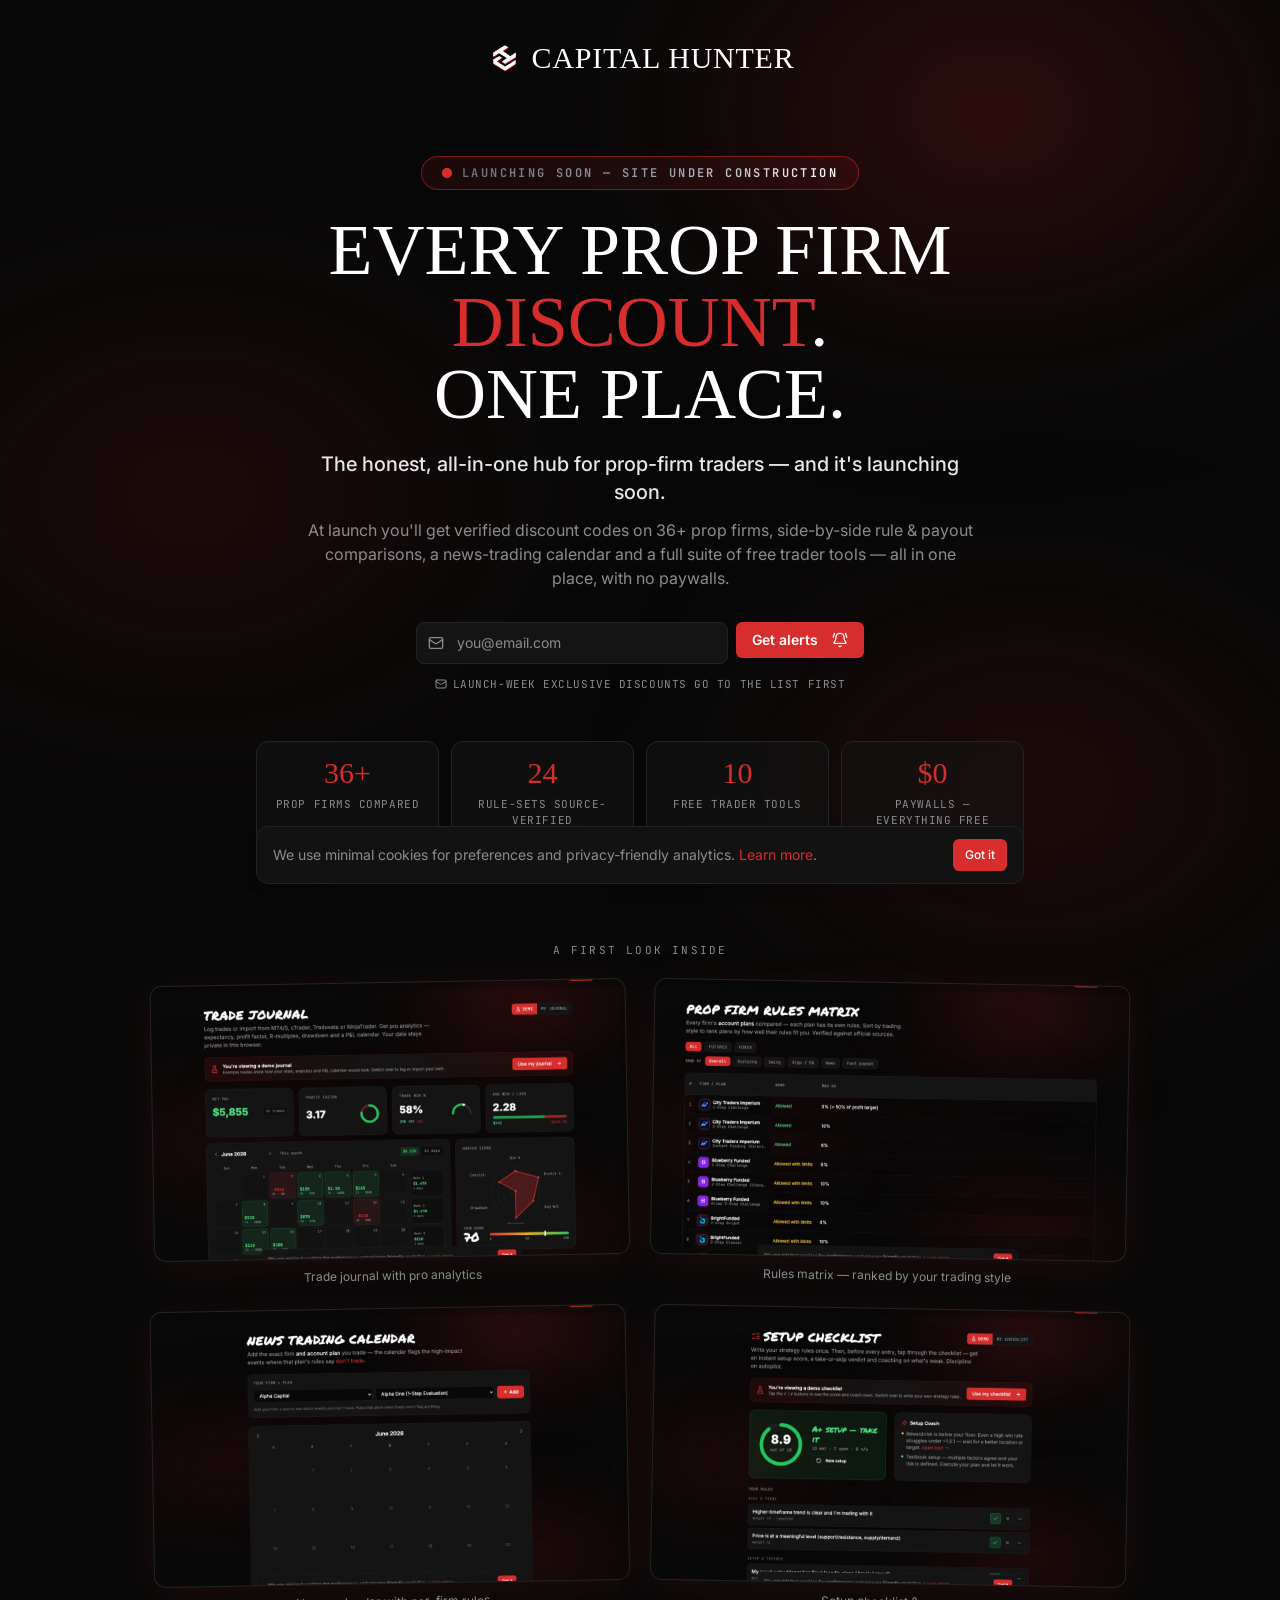
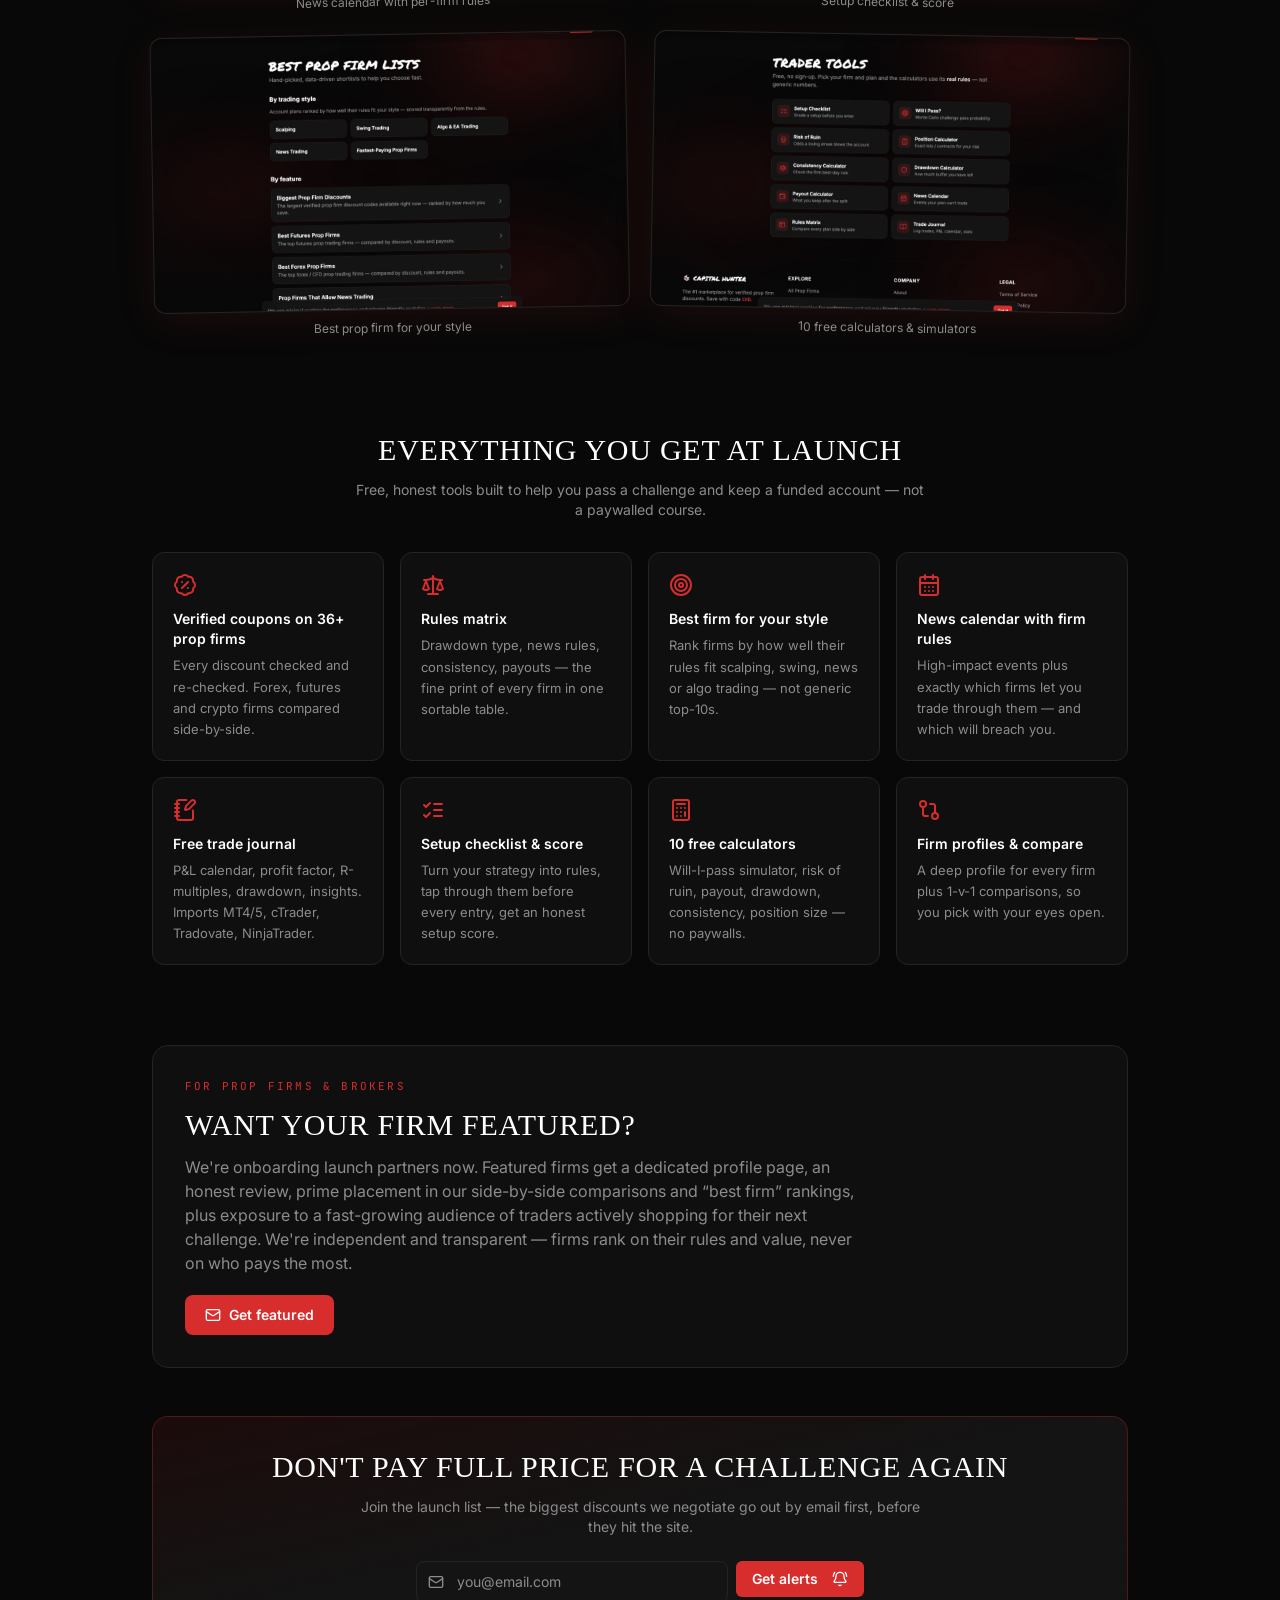
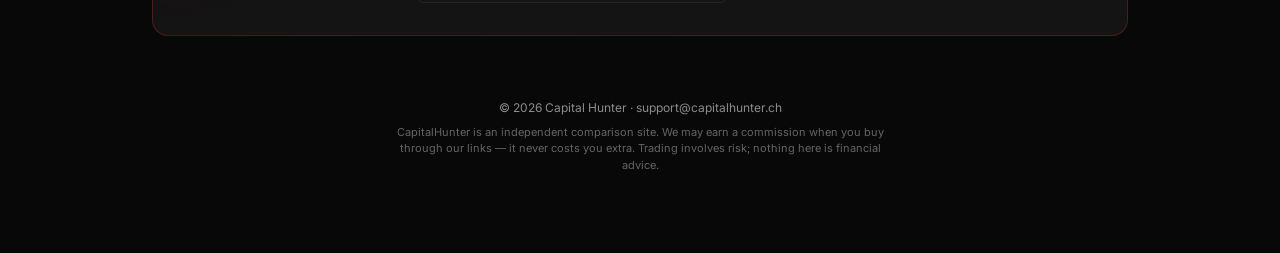
==== commit acb4fdbd: "Coming Soon: clearer 'launching soon' status + shimmer badge, value description, 'get featured' sect" ====
--- a/index.html
+++ b/index.html
@@ -16,18 +16,18 @@
     <link rel="preconnect" href="https://xzxkkfrlmeajymtjlhex.supabase.co" crossorigin="">
 
     <!-- title + description are managed per-page by the <Seo> component (react-helmet-async). -->
-    <script type="module" crossorigin="" src="/assets/app-CvSQtQcm.js"></script>
+    <script type="module" crossorigin="" src="/assets/app-BKW5QASY.js"></script>
     <link rel="modulepreload" crossorigin="" href="/assets/react-CZyGPQdu.js">
     <link rel="modulepreload" crossorigin="" href="/assets/vendor-DFMEHlR-.js">
     <link rel="modulepreload" crossorigin="" href="/assets/query-DikOKf4V.js">
     <link rel="modulepreload" crossorigin="" href="/assets/icons-BcLUi4sx.js">
     <link rel="modulepreload" crossorigin="" href="/assets/radix-BNWSrQ6s.js">
     <link rel="modulepreload" crossorigin="" href="/assets/supabase-BZ8bk2RT.js">
-    <link rel="stylesheet" crossorigin="" href="/assets/app-Bauid_A5.css">
+    <link rel="stylesheet" crossorigin="" href="/assets/app-D-nCjXD_.css">
   </head>
   <body>
-    <div id="root" data-server-rendered="true"><div class="relative min-h-screen bg-background text-white"><div class="ch-bg-glow" aria-hidden="true"></div><div class="ch-bg-glow-bottom" aria-hidden="true"></div><div class="relative z-10 max-w-5xl mx-auto px-4 sm:px-6 pt-10 pb-20"><div class="flex items-center justify-center gap-2.5"><img src="/logo.png" alt="Capital Hunter logo" width="34" height="34" class="w-8 h-8 sm:w-9 sm:h-9 object-contain"><span class="font-marker text-2xl sm:text-3xl text-white tracking-wide">CAPITAL HUNTER</span></div><div class="text-center mt-14 sm:mt-20"><div class="inline-flex items-center gap-2 px-4 py-1.5 rounded-full border border-primary/40 bg-primary/10"><span class="relative flex h-2 w-2"><span class="animate-ping absolute inline-flex h-full w-full rounded-full bg-primary opacity-75"></span><span class="relative inline-flex rounded-full h-2 w-2 bg-primary"></span></span><span class="text-[11px] font-mono text-primary uppercase tracking-[0.2em]">Launching soon</span></div><h1 class="font-marker text-4xl sm:text-6xl lg:text-7xl text-white leading-tight mt-6">EVERY PROP FIRM <span class="text-primary">DISCOUNT</span>.<br class="hidden sm:block"> ONE PLACE.</h1><p class="font-inter text-muted-foreground text-base sm:text-lg max-w-2xl mx-auto mt-5">Verified coupons on 36+ prop trading firms, a rules matrix that reads the fine print for you, a news calendar with per-firm rules — and a full suite of free trader tools. No paywalls.</p><div class="max-w-md mx-auto mt-8"><form class="flex flex-col sm:flex-row gap-2 max-w-md mx-auto"><div class="relative flex-1"><svg xmlns="http://www.w3.org/2000/svg" width="24" height="24" viewBox="0 0 24 24" fill="none" stroke="currentColor" stroke-width="2" stroke-linecap="round" stroke-linejoin="round" class="lucide lucide-mail absolute left-3 top-1/2 -translate-y-1/2 w-4 h-4 text-muted-foreground"><rect width="20" height="16" x="2" y="4" rx="2"></rect><path d="m22 7-8.97 5.7a1.94 1.94 0 0 1-2.06 0L2 7"></path></svg><input type="email" placeholder="you@email.com" aria-label="Email address" class="w-full pl-10 pr-3 py-2.5 bg-card border border-border rounded-lg text-sm font-inter text-white placeholder:text-muted-foreground focus:outline-none focus:ring-1 focus:ring-primary/50" value=""></div><button class="inline-flex items-center justify-center gap-2 rounded-md text-sm transition-colors focus-visible:outline-none focus-visible:ring-1 focus-visible:ring-ring disabled:pointer-events-none disabled:opacity-50 [&amp;_svg]:pointer-events-none [&amp;_svg]:size-4 [&amp;_svg]:shrink-0 shadow h-9 px-4 py-2 bg-primary hover:bg-primary/90 text-white font-inter font-semibold whitespace-nowrap" type="submit">Get alerts <svg xmlns="http://www.w3.org/2000/svg" width="24" height="24" viewBox="0 0 24 24" fill="none" stroke="currentColor" stroke-width="2" stroke-linecap="round" stroke-linejoin="round" class="lucide lucide-bell-ring w-4 h-4 ml-1.5"><path d="M10.268 21a2 2 0 0 0 3.464 0"></path><path d="M22 8c0-2.3-.8-4.3-2-6"></path><path d="M3.262 15.326A1 1 0 0 0 4 17h16a1 1 0 0 0 .74-1.673C19.41 13.956 18 12.499 18 8A6 6 0 0 0 6 8c0 4.499-1.411 5.956-2.738 7.326"></path><path d="M4 2C2.8 3.7 2 5.7 2 8"></path></svg></button></form><p class="flex items-center justify-center gap-1.5 text-[11px] font-mono text-muted-foreground mt-3 uppercase tracking-wider"><svg xmlns="http://www.w3.org/2000/svg" width="24" height="24" viewBox="0 0 24 24" fill="none" stroke="currentColor" stroke-width="2" stroke-linecap="round" stroke-linejoin="round" class="lucide lucide-mail w-3 h-3"><rect width="20" height="16" x="2" y="4" rx="2"></rect><path d="m22 7-8.97 5.7a1.94 1.94 0 0 1-2.06 0L2 7"></path></svg> Launch-week exclusive discounts go to the list first</p></div><div class="grid grid-cols-2 sm:grid-cols-4 gap-3 max-w-3xl mx-auto mt-12"><div class="rounded-xl border border-border bg-card/60 px-4 py-4"><p class="font-marker text-3xl text-primary leading-none">36+</p><p class="text-[11px] font-mono text-muted-foreground uppercase tracking-wider mt-2">prop firms compared</p></div><div class="rounded-xl border border-border bg-card/60 px-4 py-4"><p class="font-marker text-3xl text-primary leading-none">24</p><p class="text-[11px] font-mono text-muted-foreground uppercase tracking-wider mt-2">rule-sets source-verified</p></div><div class="rounded-xl border border-border bg-card/60 px-4 py-4"><p class="font-marker text-3xl text-primary leading-none">10</p><p class="text-[11px] font-mono text-muted-foreground uppercase tracking-wider mt-2">free trader tools</p></div><div class="rounded-xl border border-border bg-card/60 px-4 py-4"><p class="font-marker text-3xl text-primary leading-none">$0</p><p class="text-[11px] font-mono text-muted-foreground uppercase tracking-wider mt-2">paywalls — everything free</p></div></div></div><div class="mt-16 sm:mt-24"><p class="text-center text-[11px] font-mono text-muted-foreground uppercase tracking-[0.2em] mb-6">A first look inside</p><div class="grid sm:grid-cols-2 gap-6"><figure class="-rotate-1 transition-transform duration-300 hover:rotate-0 hover:scale-[1.02]"><div class="rounded-xl overflow-hidden border border-border bg-card shadow-[0_8px_40px_rgba(215,47,47,0.10)]"><img src="/launch/journal.jpg" alt="Trade journal with pro analytics" width="1200" height="694" loading="eager" class="w-full h-auto"></div><figcaption class="text-center text-xs font-inter text-muted-foreground mt-2.5">Trade journal with pro analytics</figcaption></figure><figure class="rotate-1 transition-transform duration-300 hover:rotate-0 hover:scale-[1.02]"><div class="rounded-xl overflow-hidden border border-border bg-card shadow-[0_8px_40px_rgba(215,47,47,0.10)]"><img src="/launch/rules.jpg" alt="Rules matrix — ranked by your trading style" width="1200" height="694" loading="lazy" class="w-full h-auto"></div><figcaption class="text-center text-xs font-inter text-muted-foreground mt-2.5">Rules matrix — ranked by your trading style</figcaption></figure><figure class="-rotate-1 transition-transform duration-300 hover:rotate-0 hover:scale-[1.02]"><div class="rounded-xl overflow-hidden border border-border bg-card shadow-[0_8px_40px_rgba(215,47,47,0.10)]"><img src="/launch/calendar.jpg" alt="News calendar with per-firm rules" width="1200" height="694" loading="lazy" class="w-full h-auto"></div><figcaption class="text-center text-xs font-inter text-muted-foreground mt-2.5">News calendar with per-firm rules</figcaption></figure><figure class="rotate-1 transition-transform duration-300 hover:rotate-0 hover:scale-[1.02]"><div class="rounded-xl overflow-hidden border border-border bg-card shadow-[0_8px_40px_rgba(215,47,47,0.10)]"><img src="/launch/checklist.jpg" alt="Setup checklist &amp; score" width="1200" height="694" loading="lazy" class="w-full h-auto"></div><figcaption class="text-center text-xs font-inter text-muted-foreground mt-2.5">Setup checklist &amp; score</figcaption></figure><figure class="-rotate-1 transition-transform duration-300 hover:rotate-0 hover:scale-[1.02]"><div class="rounded-xl overflow-hidden border border-border bg-card shadow-[0_8px_40px_rgba(215,47,47,0.10)]"><img src="/launch/best.jpg" alt="Best prop firm for your style" width="1200" height="694" loading="lazy" class="w-full h-auto"></div><figcaption class="text-center text-xs font-inter text-muted-foreground mt-2.5">Best prop firm for your style</figcaption></figure><figure class="rotate-1 transition-transform duration-300 hover:rotate-0 hover:scale-[1.02]"><div class="rounded-xl overflow-hidden border border-border bg-card shadow-[0_8px_40px_rgba(215,47,47,0.10)]"><img src="/launch/tools.jpg" alt="10 free calculators &amp; simulators" width="1200" height="694" loading="lazy" class="w-full h-auto"></div><figcaption class="text-center text-xs font-inter text-muted-foreground mt-2.5">10 free calculators &amp; simulators</figcaption></figure></div></div><div class="mt-20 sm:mt-24"><h2 class="font-marker text-2xl sm:text-3xl text-white text-center tracking-wide">EVERYTHING YOU GET AT LAUNCH</h2><p class="text-center font-inter text-muted-foreground text-sm mt-3 max-w-xl mx-auto">Free, honest tools built to help you pass a challenge and keep a funded account — not a paywalled course.</p><div class="grid sm:grid-cols-2 lg:grid-cols-4 gap-4 mt-8"><div class="rounded-xl border border-border bg-card/60 p-5 hover:border-primary/40 transition-colors"><svg xmlns="http://www.w3.org/2000/svg" width="24" height="24" viewBox="0 0 24 24" fill="none" stroke="currentColor" stroke-width="2" stroke-linecap="round" stroke-linejoin="round" class="lucide lucide-badge-percent w-6 h-6 text-primary"><path d="M3.85 8.62a4 4 0 0 1 4.78-4.77 4 4 0 0 1 6.74 0 4 4 0 0 1 4.78 4.78 4 4 0 0 1 0 6.74 4 4 0 0 1-4.77 4.78 4 4 0 0 1-6.75 0 4 4 0 0 1-4.78-4.77 4 4 0 0 1 0-6.76Z"></path><path d="m15 9-6 6"></path><path d="M9 9h.01"></path><path d="M15 15h.01"></path></svg><h3 class="font-inter font-semibold text-white text-sm mt-3">Verified coupons on 36+ prop firms</h3><p class="font-inter text-muted-foreground text-[13px] leading-relaxed mt-1.5">Every discount checked and re-checked. Forex, futures and crypto firms compared side-by-side.</p></div><div class="rounded-xl border border-border bg-card/60 p-5 hover:border-primary/40 transition-colors"><svg xmlns="http://www.w3.org/2000/svg" width="24" height="24" viewBox="0 0 24 24" fill="none" stroke="currentColor" stroke-width="2" stroke-linecap="round" stroke-linejoin="round" class="lucide lucide-scale w-6 h-6 text-primary"><path d="m16 16 3-8 3 8c-.87.65-1.92 1-3 1s-2.13-.35-3-1Z"></path><path d="m2 16 3-8 3 8c-.87.65-1.92 1-3 1s-2.13-.35-3-1Z"></path><path d="M7 21h10"></path><path d="M12 3v18"></path><path d="M3 7h2c2 0 5-1 7-2 2 1 5 2 7 2h2"></path></svg><h3 class="font-inter font-semibold text-white text-sm mt-3">Rules matrix</h3><p class="font-inter text-muted-foreground text-[13px] leading-relaxed mt-1.5">Drawdown type, news rules, consistency, payouts — the fine print of every firm in one sortable table.</p></div><div class="rounded-xl border border-border bg-card/60 p-5 hover:border-primary/40 transition-colors"><svg xmlns="http://www.w3.org/2000/svg" width="24" height="24" viewBox="0 0 24 24" fill="none" stroke="currentColor" stroke-width="2" stroke-linecap="round" stroke-linejoin="round" class="lucide lucide-target w-6 h-6 text-primary"><circle cx="12" cy="12" r="10"></circle><circle cx="12" cy="12" r="6"></circle><circle cx="12" cy="12" r="2"></circle></svg><h3 class="font-inter font-semibold text-white text-sm mt-3">Best firm for your style</h3><p class="font-inter text-muted-foreground text-[13px] leading-relaxed mt-1.5">Rank firms by how well their rules fit scalping, swing, news or algo trading — not generic top-10s.</p></div><div class="rounded-xl border border-border bg-card/60 p-5 hover:border-primary/40 transition-colors"><svg xmlns="http://www.w3.org/2000/svg" width="24" height="24" viewBox="0 0 24 24" fill="none" stroke="currentColor" stroke-width="2" stroke-linecap="round" stroke-linejoin="round" class="lucide lucide-calendar-days w-6 h-6 text-primary"><path d="M8 2v4"></path><path d="M16 2v4"></path><rect width="18" height="18" x="3" y="4" rx="2"></rect><path d="M3 10h18"></path><path d="M8 14h.01"></path><path d="M12 14h.01"></path><path d="M16 14h.01"></path><path d="M8 18h.01"></path><path d="M12 18h.01"></path><path d="M16 18h.01"></path></svg><h3 class="font-inter font-semibold text-white text-sm mt-3">News calendar with firm rules</h3><p class="font-inter text-muted-foreground text-[13px] leading-relaxed mt-1.5">High-impact events plus exactly which firms let you trade through them — and which will breach you.</p></div><div class="rounded-xl border border-border bg-card/60 p-5 hover:border-primary/40 transition-colors"><svg xmlns="http://www.w3.org/2000/svg" width="24" height="24" viewBox="0 0 24 24" fill="none" stroke="currentColor" stroke-width="2" stroke-linecap="round" stroke-linejoin="round" class="lucide lucide-notebook-pen w-6 h-6 text-primary"><path d="M13.4 2H6a2 2 0 0 0-2 2v16a2 2 0 0 0 2 2h12a2 2 0 0 0 2-2v-7.4"></path><path d="M2 6h4"></path><path d="M2 10h4"></path><path d="M2 14h4"></path><path d="M2 18h4"></path><path d="M21.378 5.626a1 1 0 1 0-3.004-3.004l-5.01 5.012a2 2 0 0 0-.506.854l-.837 2.87a.5.5 0 0 0 .62.62l2.87-.837a2 2 0 0 0 .854-.506z"></path></svg><h3 class="font-inter font-semibold text-white text-sm mt-3">Free trade journal</h3><p class="font-inter text-muted-foreground text-[13px] leading-relaxed mt-1.5">P&amp;L calendar, profit factor, R-multiples, drawdown, insights. Imports MT4/5, cTrader, Tradovate, NinjaTrader.</p></div><div class="rounded-xl border border-border bg-card/60 p-5 hover:border-primary/40 transition-colors"><svg xmlns="http://www.w3.org/2000/svg" width="24" height="24" viewBox="0 0 24 24" fill="none" stroke="currentColor" stroke-width="2" stroke-linecap="round" stroke-linejoin="round" class="lucide lucide-list-checks w-6 h-6 text-primary"><path d="m3 17 2 2 4-4"></path><path d="m3 7 2 2 4-4"></path><path d="M13 6h8"></path><path d="M13 12h8"></path><path d="M13 18h8"></path></svg><h3 class="font-inter font-semibold text-white text-sm mt-3">Setup checklist &amp; score</h3><p class="font-inter text-muted-foreground text-[13px] leading-relaxed mt-1.5">Turn your strategy into rules, tap through them before every entry, get an honest setup score.</p></div><div class="rounded-xl border border-border bg-card/60 p-5 hover:border-primary/40 transition-colors"><svg xmlns="http://www.w3.org/2000/svg" width="24" height="24" viewBox="0 0 24 24" fill="none" stroke="currentColor" stroke-width="2" stroke-linecap="round" stroke-linejoin="round" class="lucide lucide-calculator w-6 h-6 text-primary"><rect width="16" height="20" x="4" y="2" rx="2"></rect><line x1="8" x2="16" y1="6" y2="6"></line><line x1="16" x2="16" y1="14" y2="18"></line><path d="M16 10h.01"></path><path d="M12 10h.01"></path><path d="M8 10h.01"></path><path d="M12 14h.01"></path><path d="M8 14h.01"></path><path d="M12 18h.01"></path><path d="M8 18h.01"></path></svg><h3 class="font-inter font-semibold text-white text-sm mt-3">10 free calculators</h3><p class="font-inter text-muted-foreground text-[13px] leading-relaxed mt-1.5">Will-I-pass simulator, risk of ruin, payout, drawdown, consistency, position size — no paywalls.</p></div><div class="rounded-xl border border-border bg-card/60 p-5 hover:border-primary/40 transition-colors"><svg xmlns="http://www.w3.org/2000/svg" width="24" height="24" viewBox="0 0 24 24" fill="none" stroke="currentColor" stroke-width="2" stroke-linecap="round" stroke-linejoin="round" class="lucide lucide-git-compare w-6 h-6 text-primary"><circle cx="18" cy="18" r="3"></circle><circle cx="6" cy="6" r="3"></circle><path d="M13 6h3a2 2 0 0 1 2 2v7"></path><path d="M11 18H8a2 2 0 0 1-2-2V9"></path></svg><h3 class="font-inter font-semibold text-white text-sm mt-3">Firm profiles &amp; compare</h3><p class="font-inter text-muted-foreground text-[13px] leading-relaxed mt-1.5">A deep profile for every firm plus 1-v-1 comparisons, so you pick with your eyes open.</p></div></div></div><div class="mt-20 rounded-2xl border border-primary/30 bg-gradient-to-br from-primary/10 via-card to-card p-8 text-center"><h2 class="font-marker text-2xl sm:text-3xl text-white tracking-wide">DON'T PAY FULL PRICE FOR A CHALLENGE AGAIN</h2><p class="font-inter text-muted-foreground text-sm max-w-xl mx-auto mt-3">Join the launch list — the biggest discounts we negotiate go out by email first, before they hit the site.</p><div class="max-w-md mx-auto mt-6"><form class="flex flex-col sm:flex-row gap-2 max-w-md mx-auto"><div class="relative flex-1"><svg xmlns="http://www.w3.org/2000/svg" width="24" height="24" viewBox="0 0 24 24" fill="none" stroke="currentColor" stroke-width="2" stroke-linecap="round" stroke-linejoin="round" class="lucide lucide-mail absolute left-3 top-1/2 -translate-y-1/2 w-4 h-4 text-muted-foreground"><rect width="20" height="16" x="2" y="4" rx="2"></rect><path d="m22 7-8.97 5.7a1.94 1.94 0 0 1-2.06 0L2 7"></path></svg><input type="email" placeholder="you@email.com" aria-label="Email address" class="w-full pl-10 pr-3 py-2.5 bg-card border border-border rounded-lg text-sm font-inter text-white placeholder:text-muted-foreground focus:outline-none focus:ring-1 focus:ring-primary/50" value=""></div><button class="inline-flex items-center justify-center gap-2 rounded-md text-sm transition-colors focus-visible:outline-none focus-visible:ring-1 focus-visible:ring-ring disabled:pointer-events-none disabled:opacity-50 [&amp;_svg]:pointer-events-none [&amp;_svg]:size-4 [&amp;_svg]:shrink-0 shadow h-9 px-4 py-2 bg-primary hover:bg-primary/90 text-white font-inter font-semibold whitespace-nowrap" type="submit">Get alerts <svg xmlns="http://www.w3.org/2000/svg" width="24" height="24" viewBox="0 0 24 24" fill="none" stroke="currentColor" stroke-width="2" stroke-linecap="round" stroke-linejoin="round" class="lucide lucide-bell-ring w-4 h-4 ml-1.5"><path d="M10.268 21a2 2 0 0 0 3.464 0"></path><path d="M22 8c0-2.3-.8-4.3-2-6"></path><path d="M3.262 15.326A1 1 0 0 0 4 17h16a1 1 0 0 0 .74-1.673C19.41 13.956 18 12.499 18 8A6 6 0 0 0 6 8c0 4.499-1.411 5.956-2.738 7.326"></path><path d="M4 2C2.8 3.7 2 5.7 2 8"></path></svg></button></form></div></div><footer class="mt-16 text-center"><p class="text-xs font-inter text-muted-foreground">© <!-- -->2026<!-- --> <!-- -->Capital Hunter<!-- --> · <a href="mailto:support@capitalhunter.ch" class="hover:text-white transition-colors">support@capitalhunter.ch</a></p><p class="text-[11px] font-inter text-muted-foreground/70 mt-2 max-w-lg mx-auto">CapitalHunter is an independent comparison site. We may earn a commission when you buy through our links — it never costs you extra. Trading involves risk; nothing here is financial advice.</p></footer></div></div><script>window.__staticRouterHydrationData = JSON.parse("{\"loaderData\":{\"0\":null},\"actionData\":null,\"errors\":null}");</script></div>
-<script>window.__VITE_REACT_SSG_HASH__ = 'nh4pxgceqk'</script>
+    <div id="root" data-server-rendered="true"><div class="relative min-h-screen bg-background text-white"><div class="ch-bg-glow" aria-hidden="true"></div><div class="ch-bg-glow-bottom" aria-hidden="true"></div><div class="relative z-10 max-w-5xl mx-auto px-4 sm:px-6 pt-10 pb-20"><div class="flex items-center justify-center gap-2.5"><img src="/logo.png" alt="Capital Hunter logo" width="34" height="34" class="w-8 h-8 sm:w-9 sm:h-9 object-contain"><span class="font-marker text-2xl sm:text-3xl text-white tracking-wide">CAPITAL HUNTER</span></div><div class="text-center mt-14 sm:mt-20"><div class="inline-flex items-center gap-2.5 px-5 py-2 rounded-full border border-primary/50 bg-primary/10"><span class="relative flex h-2.5 w-2.5"><span class="animate-ping absolute inline-flex h-full w-full rounded-full bg-primary opacity-75"></span><span class="relative inline-flex rounded-full h-2.5 w-2.5 bg-primary"></span></span><span class="ch-shimmer text-xs font-mono font-semibold uppercase tracking-[0.2em]">Launching soon — site under construction</span></div><h1 class="font-marker text-4xl sm:text-6xl lg:text-7xl text-white leading-tight mt-6">EVERY PROP FIRM <span class="text-primary">DISCOUNT</span>.<br class="hidden sm:block"> ONE PLACE.</h1><p class="font-inter text-white/90 text-lg sm:text-xl max-w-2xl mx-auto mt-5 font-medium">The honest, all-in-one hub for prop-firm traders — and it's launching soon.</p><p class="font-inter text-muted-foreground text-sm sm:text-base max-w-2xl mx-auto mt-3">At launch you'll get verified discount codes on 36+ prop firms, side-by-side rule &amp; payout comparisons, a news-trading calendar and a full suite of free trader tools — all in one place, with no paywalls.</p><div class="max-w-md mx-auto mt-8"><form class="flex flex-col sm:flex-row gap-2 max-w-md mx-auto"><div class="relative flex-1"><svg xmlns="http://www.w3.org/2000/svg" width="24" height="24" viewBox="0 0 24 24" fill="none" stroke="currentColor" stroke-width="2" stroke-linecap="round" stroke-linejoin="round" class="lucide lucide-mail absolute left-3 top-1/2 -translate-y-1/2 w-4 h-4 text-muted-foreground"><rect width="20" height="16" x="2" y="4" rx="2"></rect><path d="m22 7-8.97 5.7a1.94 1.94 0 0 1-2.06 0L2 7"></path></svg><input type="email" placeholder="you@email.com" aria-label="Email address" class="w-full pl-10 pr-3 py-2.5 bg-card border border-border rounded-lg text-sm font-inter text-white placeholder:text-muted-foreground focus:outline-none focus:ring-1 focus:ring-primary/50" value=""></div><button class="inline-flex items-center justify-center gap-2 rounded-md text-sm transition-colors focus-visible:outline-none focus-visible:ring-1 focus-visible:ring-ring disabled:pointer-events-none disabled:opacity-50 [&amp;_svg]:pointer-events-none [&amp;_svg]:size-4 [&amp;_svg]:shrink-0 shadow h-9 px-4 py-2 bg-primary hover:bg-primary/90 text-white font-inter font-semibold whitespace-nowrap" type="submit">Get alerts <svg xmlns="http://www.w3.org/2000/svg" width="24" height="24" viewBox="0 0 24 24" fill="none" stroke="currentColor" stroke-width="2" stroke-linecap="round" stroke-linejoin="round" class="lucide lucide-bell-ring w-4 h-4 ml-1.5"><path d="M10.268 21a2 2 0 0 0 3.464 0"></path><path d="M22 8c0-2.3-.8-4.3-2-6"></path><path d="M3.262 15.326A1 1 0 0 0 4 17h16a1 1 0 0 0 .74-1.673C19.41 13.956 18 12.499 18 8A6 6 0 0 0 6 8c0 4.499-1.411 5.956-2.738 7.326"></path><path d="M4 2C2.8 3.7 2 5.7 2 8"></path></svg></button></form><p class="flex items-center justify-center gap-1.5 text-[11px] font-mono text-muted-foreground mt-3 uppercase tracking-wider"><svg xmlns="http://www.w3.org/2000/svg" width="24" height="24" viewBox="0 0 24 24" fill="none" stroke="currentColor" stroke-width="2" stroke-linecap="round" stroke-linejoin="round" class="lucide lucide-mail w-3 h-3"><rect width="20" height="16" x="2" y="4" rx="2"></rect><path d="m22 7-8.97 5.7a1.94 1.94 0 0 1-2.06 0L2 7"></path></svg> Launch-week exclusive discounts go to the list first</p></div><div class="grid grid-cols-2 sm:grid-cols-4 gap-3 max-w-3xl mx-auto mt-12"><div class="rounded-xl border border-border bg-card/60 px-4 py-4"><p class="font-marker text-3xl text-primary leading-none">36+</p><p class="text-[11px] font-mono text-muted-foreground uppercase tracking-wider mt-2">prop firms compared</p></div><div class="rounded-xl border border-border bg-card/60 px-4 py-4"><p class="font-marker text-3xl text-primary leading-none">24</p><p class="text-[11px] font-mono text-muted-foreground uppercase tracking-wider mt-2">rule-sets source-verified</p></div><div class="rounded-xl border border-border bg-card/60 px-4 py-4"><p class="font-marker text-3xl text-primary leading-none">10</p><p class="text-[11px] font-mono text-muted-foreground uppercase tracking-wider mt-2">free trader tools</p></div><div class="rounded-xl border border-border bg-card/60 px-4 py-4"><p class="font-marker text-3xl text-primary leading-none">$0</p><p class="text-[11px] font-mono text-muted-foreground uppercase tracking-wider mt-2">paywalls — everything free</p></div></div></div><div class="mt-16 sm:mt-24"><p class="text-center text-[11px] font-mono text-muted-foreground uppercase tracking-[0.2em] mb-6">A first look inside</p><div class="grid sm:grid-cols-2 gap-6"><figure class="-rotate-1 transition-transform duration-300 hover:rotate-0 hover:scale-[1.02]"><div class="rounded-xl overflow-hidden border border-border bg-card shadow-[0_8px_40px_rgba(215,47,47,0.10)]"><img src="/launch/journal.jpg" alt="Trade journal with pro analytics" width="1200" height="694" loading="eager" class="w-full h-auto"></div><figcaption class="text-center text-xs font-inter text-muted-foreground mt-2.5">Trade journal with pro analytics</figcaption></figure><figure class="rotate-1 transition-transform duration-300 hover:rotate-0 hover:scale-[1.02]"><div class="rounded-xl overflow-hidden border border-border bg-card shadow-[0_8px_40px_rgba(215,47,47,0.10)]"><img src="/launch/rules.jpg" alt="Rules matrix — ranked by your trading style" width="1200" height="694" loading="lazy" class="w-full h-auto"></div><figcaption class="text-center text-xs font-inter text-muted-foreground mt-2.5">Rules matrix — ranked by your trading style</figcaption></figure><figure class="-rotate-1 transition-transform duration-300 hover:rotate-0 hover:scale-[1.02]"><div class="rounded-xl overflow-hidden border border-border bg-card shadow-[0_8px_40px_rgba(215,47,47,0.10)]"><img src="/launch/calendar.jpg" alt="News calendar with per-firm rules" width="1200" height="694" loading="lazy" class="w-full h-auto"></div><figcaption class="text-center text-xs font-inter text-muted-foreground mt-2.5">News calendar with per-firm rules</figcaption></figure><figure class="rotate-1 transition-transform duration-300 hover:rotate-0 hover:scale-[1.02]"><div class="rounded-xl overflow-hidden border border-border bg-card shadow-[0_8px_40px_rgba(215,47,47,0.10)]"><img src="/launch/checklist.jpg" alt="Setup checklist &amp; score" width="1200" height="694" loading="lazy" class="w-full h-auto"></div><figcaption class="text-center text-xs font-inter text-muted-foreground mt-2.5">Setup checklist &amp; score</figcaption></figure><figure class="-rotate-1 transition-transform duration-300 hover:rotate-0 hover:scale-[1.02]"><div class="rounded-xl overflow-hidden border border-border bg-card shadow-[0_8px_40px_rgba(215,47,47,0.10)]"><img src="/launch/best.jpg" alt="Best prop firm for your style" width="1200" height="694" loading="lazy" class="w-full h-auto"></div><figcaption class="text-center text-xs font-inter text-muted-foreground mt-2.5">Best prop firm for your style</figcaption></figure><figure class="rotate-1 transition-transform duration-300 hover:rotate-0 hover:scale-[1.02]"><div class="rounded-xl overflow-hidden border border-border bg-card shadow-[0_8px_40px_rgba(215,47,47,0.10)]"><img src="/launch/tools.jpg" alt="10 free calculators &amp; simulators" width="1200" height="694" loading="lazy" class="w-full h-auto"></div><figcaption class="text-center text-xs font-inter text-muted-foreground mt-2.5">10 free calculators &amp; simulators</figcaption></figure></div></div><div class="mt-20 sm:mt-24"><h2 class="font-marker text-2xl sm:text-3xl text-white text-center tracking-wide">EVERYTHING YOU GET AT LAUNCH</h2><p class="text-center font-inter text-muted-foreground text-sm mt-3 max-w-xl mx-auto">Free, honest tools built to help you pass a challenge and keep a funded account — not a paywalled course.</p><div class="grid sm:grid-cols-2 lg:grid-cols-4 gap-4 mt-8"><div class="rounded-xl border border-border bg-card/60 p-5 hover:border-primary/40 transition-colors"><svg xmlns="http://www.w3.org/2000/svg" width="24" height="24" viewBox="0 0 24 24" fill="none" stroke="currentColor" stroke-width="2" stroke-linecap="round" stroke-linejoin="round" class="lucide lucide-badge-percent w-6 h-6 text-primary"><path d="M3.85 8.62a4 4 0 0 1 4.78-4.77 4 4 0 0 1 6.74 0 4 4 0 0 1 4.78 4.78 4 4 0 0 1 0 6.74 4 4 0 0 1-4.77 4.78 4 4 0 0 1-6.75 0 4 4 0 0 1-4.78-4.77 4 4 0 0 1 0-6.76Z"></path><path d="m15 9-6 6"></path><path d="M9 9h.01"></path><path d="M15 15h.01"></path></svg><h3 class="font-inter font-semibold text-white text-sm mt-3">Verified coupons on 36+ prop firms</h3><p class="font-inter text-muted-foreground text-[13px] leading-relaxed mt-1.5">Every discount checked and re-checked. Forex, futures and crypto firms compared side-by-side.</p></div><div class="rounded-xl border border-border bg-card/60 p-5 hover:border-primary/40 transition-colors"><svg xmlns="http://www.w3.org/2000/svg" width="24" height="24" viewBox="0 0 24 24" fill="none" stroke="currentColor" stroke-width="2" stroke-linecap="round" stroke-linejoin="round" class="lucide lucide-scale w-6 h-6 text-primary"><path d="m16 16 3-8 3 8c-.87.65-1.92 1-3 1s-2.13-.35-3-1Z"></path><path d="m2 16 3-8 3 8c-.87.65-1.92 1-3 1s-2.13-.35-3-1Z"></path><path d="M7 21h10"></path><path d="M12 3v18"></path><path d="M3 7h2c2 0 5-1 7-2 2 1 5 2 7 2h2"></path></svg><h3 class="font-inter font-semibold text-white text-sm mt-3">Rules matrix</h3><p class="font-inter text-muted-foreground text-[13px] leading-relaxed mt-1.5">Drawdown type, news rules, consistency, payouts — the fine print of every firm in one sortable table.</p></div><div class="rounded-xl border border-border bg-card/60 p-5 hover:border-primary/40 transition-colors"><svg xmlns="http://www.w3.org/2000/svg" width="24" height="24" viewBox="0 0 24 24" fill="none" stroke="currentColor" stroke-width="2" stroke-linecap="round" stroke-linejoin="round" class="lucide lucide-target w-6 h-6 text-primary"><circle cx="12" cy="12" r="10"></circle><circle cx="12" cy="12" r="6"></circle><circle cx="12" cy="12" r="2"></circle></svg><h3 class="font-inter font-semibold text-white text-sm mt-3">Best firm for your style</h3><p class="font-inter text-muted-foreground text-[13px] leading-relaxed mt-1.5">Rank firms by how well their rules fit scalping, swing, news or algo trading — not generic top-10s.</p></div><div class="rounded-xl border border-border bg-card/60 p-5 hover:border-primary/40 transition-colors"><svg xmlns="http://www.w3.org/2000/svg" width="24" height="24" viewBox="0 0 24 24" fill="none" stroke="currentColor" stroke-width="2" stroke-linecap="round" stroke-linejoin="round" class="lucide lucide-calendar-days w-6 h-6 text-primary"><path d="M8 2v4"></path><path d="M16 2v4"></path><rect width="18" height="18" x="3" y="4" rx="2"></rect><path d="M3 10h18"></path><path d="M8 14h.01"></path><path d="M12 14h.01"></path><path d="M16 14h.01"></path><path d="M8 18h.01"></path><path d="M12 18h.01"></path><path d="M16 18h.01"></path></svg><h3 class="font-inter font-semibold text-white text-sm mt-3">News calendar with firm rules</h3><p class="font-inter text-muted-foreground text-[13px] leading-relaxed mt-1.5">High-impact events plus exactly which firms let you trade through them — and which will breach you.</p></div><div class="rounded-xl border border-border bg-card/60 p-5 hover:border-primary/40 transition-colors"><svg xmlns="http://www.w3.org/2000/svg" width="24" height="24" viewBox="0 0 24 24" fill="none" stroke="currentColor" stroke-width="2" stroke-linecap="round" stroke-linejoin="round" class="lucide lucide-notebook-pen w-6 h-6 text-primary"><path d="M13.4 2H6a2 2 0 0 0-2 2v16a2 2 0 0 0 2 2h12a2 2 0 0 0 2-2v-7.4"></path><path d="M2 6h4"></path><path d="M2 10h4"></path><path d="M2 14h4"></path><path d="M2 18h4"></path><path d="M21.378 5.626a1 1 0 1 0-3.004-3.004l-5.01 5.012a2 2 0 0 0-.506.854l-.837 2.87a.5.5 0 0 0 .62.62l2.87-.837a2 2 0 0 0 .854-.506z"></path></svg><h3 class="font-inter font-semibold text-white text-sm mt-3">Free trade journal</h3><p class="font-inter text-muted-foreground text-[13px] leading-relaxed mt-1.5">P&amp;L calendar, profit factor, R-multiples, drawdown, insights. Imports MT4/5, cTrader, Tradovate, NinjaTrader.</p></div><div class="rounded-xl border border-border bg-card/60 p-5 hover:border-primary/40 transition-colors"><svg xmlns="http://www.w3.org/2000/svg" width="24" height="24" viewBox="0 0 24 24" fill="none" stroke="currentColor" stroke-width="2" stroke-linecap="round" stroke-linejoin="round" class="lucide lucide-list-checks w-6 h-6 text-primary"><path d="m3 17 2 2 4-4"></path><path d="m3 7 2 2 4-4"></path><path d="M13 6h8"></path><path d="M13 12h8"></path><path d="M13 18h8"></path></svg><h3 class="font-inter font-semibold text-white text-sm mt-3">Setup checklist &amp; score</h3><p class="font-inter text-muted-foreground text-[13px] leading-relaxed mt-1.5">Turn your strategy into rules, tap through them before every entry, get an honest setup score.</p></div><div class="rounded-xl border border-border bg-card/60 p-5 hover:border-primary/40 transition-colors"><svg xmlns="http://www.w3.org/2000/svg" width="24" height="24" viewBox="0 0 24 24" fill="none" stroke="currentColor" stroke-width="2" stroke-linecap="round" stroke-linejoin="round" class="lucide lucide-calculator w-6 h-6 text-primary"><rect width="16" height="20" x="4" y="2" rx="2"></rect><line x1="8" x2="16" y1="6" y2="6"></line><line x1="16" x2="16" y1="14" y2="18"></line><path d="M16 10h.01"></path><path d="M12 10h.01"></path><path d="M8 10h.01"></path><path d="M12 14h.01"></path><path d="M8 14h.01"></path><path d="M12 18h.01"></path><path d="M8 18h.01"></path></svg><h3 class="font-inter font-semibold text-white text-sm mt-3">10 free calculators</h3><p class="font-inter text-muted-foreground text-[13px] leading-relaxed mt-1.5">Will-I-pass simulator, risk of ruin, payout, drawdown, consistency, position size — no paywalls.</p></div><div class="rounded-xl border border-border bg-card/60 p-5 hover:border-primary/40 transition-colors"><svg xmlns="http://www.w3.org/2000/svg" width="24" height="24" viewBox="0 0 24 24" fill="none" stroke="currentColor" stroke-width="2" stroke-linecap="round" stroke-linejoin="round" class="lucide lucide-git-compare w-6 h-6 text-primary"><circle cx="18" cy="18" r="3"></circle><circle cx="6" cy="6" r="3"></circle><path d="M13 6h3a2 2 0 0 1 2 2v7"></path><path d="M11 18H8a2 2 0 0 1-2-2V9"></path></svg><h3 class="font-inter font-semibold text-white text-sm mt-3">Firm profiles &amp; compare</h3><p class="font-inter text-muted-foreground text-[13px] leading-relaxed mt-1.5">A deep profile for every firm plus 1-v-1 comparisons, so you pick with your eyes open.</p></div></div></div><div class="mt-20 rounded-2xl border border-border bg-card/60 p-8"><p class="font-mono text-[11px] text-primary uppercase tracking-[0.2em]">For prop firms &amp; brokers</p><h2 class="font-marker text-2xl sm:text-3xl text-white tracking-wide mt-3">WANT YOUR FIRM FEATURED?</h2><p class="font-inter text-muted-foreground text-sm sm:text-base max-w-2xl mt-3 leading-relaxed">We're onboarding launch partners now. Featured firms get a dedicated profile page, an honest review, prime placement in our side-by-side comparisons and “best firm” rankings, plus exposure to a fast-growing audience of traders actively shopping for their next challenge. We're independent and transparent — firms rank on their rules and value, never on who pays the most.</p><a href="mailto:support@capitalhunter.ch?subject=Partnership%20%E2%80%94%20feature%20our%20firm%20on%20CapitalHunter" class="inline-flex items-center gap-2 mt-5 px-5 py-2.5 rounded-lg bg-primary text-white font-inter font-semibold text-sm hover:bg-primary/90 transition-colors"><svg xmlns="http://www.w3.org/2000/svg" width="24" height="24" viewBox="0 0 24 24" fill="none" stroke="currentColor" stroke-width="2" stroke-linecap="round" stroke-linejoin="round" class="lucide lucide-mail w-4 h-4"><rect width="20" height="16" x="2" y="4" rx="2"></rect><path d="m22 7-8.97 5.7a1.94 1.94 0 0 1-2.06 0L2 7"></path></svg> Get featured</a></div><div class="mt-12 rounded-2xl border border-primary/30 bg-gradient-to-br from-primary/10 via-card to-card p-8 text-center"><h2 class="font-marker text-2xl sm:text-3xl text-white tracking-wide">DON'T PAY FULL PRICE FOR A CHALLENGE AGAIN</h2><p class="font-inter text-muted-foreground text-sm max-w-xl mx-auto mt-3">Join the launch list — the biggest discounts we negotiate go out by email first, before they hit the site.</p><div class="max-w-md mx-auto mt-6"><form class="flex flex-col sm:flex-row gap-2 max-w-md mx-auto"><div class="relative flex-1"><svg xmlns="http://www.w3.org/2000/svg" width="24" height="24" viewBox="0 0 24 24" fill="none" stroke="currentColor" stroke-width="2" stroke-linecap="round" stroke-linejoin="round" class="lucide lucide-mail absolute left-3 top-1/2 -translate-y-1/2 w-4 h-4 text-muted-foreground"><rect width="20" height="16" x="2" y="4" rx="2"></rect><path d="m22 7-8.97 5.7a1.94 1.94 0 0 1-2.06 0L2 7"></path></svg><input type="email" placeholder="you@email.com" aria-label="Email address" class="w-full pl-10 pr-3 py-2.5 bg-card border border-border rounded-lg text-sm font-inter text-white placeholder:text-muted-foreground focus:outline-none focus:ring-1 focus:ring-primary/50" value=""></div><button class="inline-flex items-center justify-center gap-2 rounded-md text-sm transition-colors focus-visible:outline-none focus-visible:ring-1 focus-visible:ring-ring disabled:pointer-events-none disabled:opacity-50 [&amp;_svg]:pointer-events-none [&amp;_svg]:size-4 [&amp;_svg]:shrink-0 shadow h-9 px-4 py-2 bg-primary hover:bg-primary/90 text-white font-inter font-semibold whitespace-nowrap" type="submit">Get alerts <svg xmlns="http://www.w3.org/2000/svg" width="24" height="24" viewBox="0 0 24 24" fill="none" stroke="currentColor" stroke-width="2" stroke-linecap="round" stroke-linejoin="round" class="lucide lucide-bell-ring w-4 h-4 ml-1.5"><path d="M10.268 21a2 2 0 0 0 3.464 0"></path><path d="M22 8c0-2.3-.8-4.3-2-6"></path><path d="M3.262 15.326A1 1 0 0 0 4 17h16a1 1 0 0 0 .74-1.673C19.41 13.956 18 12.499 18 8A6 6 0 0 0 6 8c0 4.499-1.411 5.956-2.738 7.326"></path><path d="M4 2C2.8 3.7 2 5.7 2 8"></path></svg></button></form></div></div><footer class="mt-16 text-center"><p class="text-xs font-inter text-muted-foreground">© <!-- -->2026<!-- --> <!-- -->Capital Hunter<!-- --> · <a href="mailto:support@capitalhunter.ch" class="hover:text-white transition-colors">support@capitalhunter.ch</a></p><p class="text-[11px] font-inter text-muted-foreground/70 mt-2 max-w-lg mx-auto">CapitalHunter is an independent comparison site. We may earn a commission when you buy through our links — it never costs you extra. Trading involves risk; nothing here is financial advice.</p></footer></div></div><script>window.__staticRouterHydrationData = JSON.parse("{\"loaderData\":{\"0\":null},\"actionData\":null,\"errors\":null}");</script></div>
+<script>window.__VITE_REACT_SSG_HASH__ = 'jtonjcso9g'</script>
   
 
 </body></html>
--- a/assets/app-D-nCjXD_.css
+++ b/assets/app-D-nCjXD_.css
@@ -0,0 +1 @@
+*,:before,:after{--tw-border-spacing-x: 0;--tw-border-spacing-y: 0;--tw-translate-x: 0;--tw-translate-y: 0;--tw-rotate: 0;--tw-skew-x: 0;--tw-skew-y: 0;--tw-scale-x: 1;--tw-scale-y: 1;--tw-pan-x: ;--tw-pan-y: ;--tw-pinch-zoom: ;--tw-scroll-snap-strictness: proximity;--tw-gradient-from-position: ;--tw-gradient-via-position: ;--tw-gradient-to-position: ;--tw-ordinal: ;--tw-slashed-zero: ;--tw-numeric-figure: ;--tw-numeric-spacing: ;--tw-numeric-fraction: ;--tw-ring-inset: ;--tw-ring-offset-width: 0px;--tw-ring-offset-color: #fff;--tw-ring-color: rgb(59 130 246 / .5);--tw-ring-offset-shadow: 0 0 #0000;--tw-ring-shadow: 0 0 #0000;--tw-shadow: 0 0 #0000;--tw-shadow-colored: 0 0 #0000;--tw-blur: ;--tw-brightness: ;--tw-contrast: ;--tw-grayscale: ;--tw-hue-rotate: ;--tw-invert: ;--tw-saturate: ;--tw-sepia: ;--tw-drop-shadow: ;--tw-backdrop-blur: ;--tw-backdrop-brightness: ;--tw-backdrop-contrast: ;--tw-backdrop-grayscale: ;--tw-backdrop-hue-rotate: ;--tw-backdrop-invert: ;--tw-backdrop-opacity: ;--tw-backdrop-saturate: ;--tw-backdrop-sepia: ;--tw-contain-size: ;--tw-contain-layout: ;--tw-contain-paint: ;--tw-contain-style: }::backdrop{--tw-border-spacing-x: 0;--tw-border-spacing-y: 0;--tw-translate-x: 0;--tw-translate-y: 0;--tw-rotate: 0;--tw-skew-x: 0;--tw-skew-y: 0;--tw-scale-x: 1;--tw-scale-y: 1;--tw-pan-x: ;--tw-pan-y: ;--tw-pinch-zoom: ;--tw-scroll-snap-strictness: proximity;--tw-gradient-from-position: ;--tw-gradient-via-position: ;--tw-gradient-to-position: ;--tw-ordinal: ;--tw-slashed-zero: ;--tw-numeric-figure: ;--tw-numeric-spacing: ;--tw-numeric-fraction: ;--tw-ring-inset: ;--tw-ring-offset-width: 0px;--tw-ring-offset-color: #fff;--tw-ring-color: rgb(59 130 246 / .5);--tw-ring-offset-shadow: 0 0 #0000;--tw-ring-shadow: 0 0 #0000;--tw-shadow: 0 0 #0000;--tw-shadow-colored: 0 0 #0000;--tw-blur: ;--tw-brightness: ;--tw-contrast: ;--tw-grayscale: ;--tw-hue-rotate: ;--tw-invert: ;--tw-saturate: ;--tw-sepia: ;--tw-drop-shadow: ;--tw-backdrop-blur: ;--tw-backdrop-brightness: ;--tw-backdrop-contrast: ;--tw-backdrop-grayscale: ;--tw-backdrop-hue-rotate: ;--tw-backdrop-invert: ;--tw-backdrop-opacity: ;--tw-backdrop-saturate: ;--tw-backdrop-sepia: ;--tw-contain-size: ;--tw-contain-layout: ;--tw-contain-paint: ;--tw-contain-style: }*,:before,:after{box-sizing:border-box;border-width:0;border-style:solid;border-color:#e5e7eb}:before,:after{--tw-content: ""}html,:host{line-height:1.5;-webkit-text-size-adjust:100%;-moz-tab-size:4;-o-tab-size:4;tab-size:4;font-family:ui-sans-serif,system-ui,sans-serif,"Apple Color Emoji","Segoe UI Emoji",Segoe UI Symbol,"Noto Color Emoji";font-feature-settings:normal;font-variation-settings:normal;-webkit-tap-highlight-color:transparent}body{margin:0;line-height:inherit}hr{height:0;color:inherit;border-top-width:1px}abbr:where([title]){-webkit-text-decoration:underline dotted;text-decoration:underline dotted}h1,h2,h3,h4,h5,h6{font-size:inherit;font-weight:inherit}a{color:inherit;text-decoration:inherit}b,strong{font-weight:bolder}code,kbd,samp,pre{font-family:var(--font-mono);font-feature-settings:normal;font-variation-settings:normal;font-size:1em}small{font-size:80%}sub,sup{font-size:75%;line-height:0;position:relative;vertical-align:baseline}sub{bottom:-.25em}sup{top:-.5em}table{text-indent:0;border-color:inherit;border-collapse:collapse}button,input,optgroup,select,textarea{font-family:inherit;font-feature-settings:inherit;font-variation-settings:inherit;font-size:100%;font-weight:inherit;line-height:inherit;letter-spacing:inherit;color:inherit;margin:0;padding:0}button,select{text-transform:none}button,input:where([type=button]),input:where([type=reset]),input:where([type=submit]){-webkit-appearance:button;background-color:transparent;background-image:none}:-moz-focusring{outline:auto}:-moz-ui-invalid{box-shadow:none}progress{vertical-align:baseline}::-webkit-inner-spin-button,::-webkit-outer-spin-button{height:auto}[type=search]{-webkit-appearance:textfield;outline-offset:-2px}::-webkit-search-decoration{-webkit-appearance:none}::-webkit-file-upload-button{-webkit-appearance:button;font:inherit}summary{display:list-item}blockquote,dl,dd,h1,h2,h3,h4,h5,h6,hr,figure,p,pre{margin:0}fieldset{margin:0;padding:0}legend{padding:0}ol,ul,menu{list-style:none;margin:0;padding:0}dialog{padding:0}textarea{resize:vertical}input::-moz-placeholder,textarea::-moz-placeholder{opacity:1;color:#9ca3af}input::placeholder,textarea::placeholder{opacity:1;color:#9ca3af}button,[role=button]{cursor:pointer}:disabled{cursor:default}img,svg,video,canvas,audio,iframe,embed,object{display:block;vertical-align:middle}img,video{max-width:100%;height:auto}[hidden]:where(:not([hidden=until-found])){display:none}:root{--font-marker: "Permanent Marker", cursive;--font-inter: "Inter", sans-serif;--font-mono: "JetBrains Mono", monospace;--background: 0 0% 3.1%;--foreground: 0 0% 100%;--card: 0 0% 7.8%;--card-foreground: 0 0% 100%;--popover: 0 0% 7.8%;--popover-foreground: 0 0% 100%;--primary: 0 68% 51%;--primary-foreground: 0 0% 100%;--secondary: 0 0% 10%;--secondary-foreground: 0 0% 85%;--muted: 0 0% 12%;--muted-foreground: 0 0% 55%;--accent: 0 68% 51%;--accent-foreground: 0 0% 100%;--destructive: 0 84.2% 60.2%;--destructive-foreground: 0 0% 98%;--border: 0 0% 14%;--input: 0 0% 14%;--ring: 0 68% 51%;--chart-1: 0 68% 51%;--chart-2: 0 0% 40%;--chart-3: 0 0% 60%;--chart-4: 0 0% 25%;--chart-5: 0 40% 40%;--radius: .5rem;--sidebar-background: 0 0% 5%;--sidebar-foreground: 0 0% 85%;--sidebar-primary: 0 68% 51%;--sidebar-primary-foreground: 0 0% 100%;--sidebar-accent: 0 0% 10%;--sidebar-accent-foreground: 0 0% 100%;--sidebar-border: 0 0% 14%;--sidebar-ring: 0 68% 51%}.dark{--background: 0 0% 3.1%;--foreground: 0 0% 100%;--card: 0 0% 7.8%;--card-foreground: 0 0% 100%;--popover: 0 0% 7.8%;--popover-foreground: 0 0% 100%;--primary: 0 68% 51%;--primary-foreground: 0 0% 100%;--secondary: 0 0% 10%;--secondary-foreground: 0 0% 85%;--muted: 0 0% 12%;--muted-foreground: 0 0% 55%;--accent: 0 68% 51%;--accent-foreground: 0 0% 100%;--destructive: 0 84.2% 60.2%;--destructive-foreground: 0 0% 98%;--border: 0 0% 14%;--input: 0 0% 14%;--ring: 0 68% 51%;--chart-1: 0 68% 51%;--chart-2: 0 0% 40%;--chart-3: 0 0% 60%;--chart-4: 0 0% 25%;--chart-5: 0 40% 40%;--sidebar-background: 0 0% 5%;--sidebar-foreground: 0 0% 85%;--sidebar-primary: 0 68% 51%;--sidebar-primary-foreground: 0 0% 100%;--sidebar-accent: 0 0% 10%;--sidebar-accent-foreground: 0 0% 100%;--sidebar-border: 0 0% 14%;--sidebar-ring: 0 68% 51%}*{border-color:hsl(var(--border));outline-color:hsl(var(--ring) / .5)}body{background-color:hsl(var(--background));font-family:var(--font-inter);color:hsl(var(--foreground));background-color:#080808}.sr-only{position:absolute;width:1px;height:1px;padding:0;margin:-1px;overflow:hidden;clip:rect(0,0,0,0);white-space:nowrap;border-width:0}.pointer-events-none{pointer-events:none}.pointer-events-auto{pointer-events:auto}.visible{visibility:visible}.invisible{visibility:hidden}.static{position:static}.fixed{position:fixed}.absolute{position:absolute}.relative{position:relative}.sticky{position:sticky}.inset-0{top:0;right:0;bottom:0;left:0}.inset-x-0{left:0;right:0}.inset-y-0{top:0;bottom:0}.-bottom-12{bottom:-3rem}.-left-12{left:-3rem}.-right-12{right:-3rem}.-top-1{top:-.25rem}.-top-10{top:-2.5rem}.-top-12{top:-3rem}.bottom-0{bottom:0}.left-0{left:0}.left-1{left:.25rem}.left-1\/2{left:50%}.left-2{left:.5rem}.left-3{left:.75rem}.left-\[50\%\]{left:50%}.right-0{right:0}.right-1{right:.25rem}.right-2{right:.5rem}.right-3{right:.75rem}.right-4{right:1rem}.top-0{top:0}.top-1\.5{top:.375rem}.top-1\/2{top:50%}.top-2{top:.5rem}.top-20{top:5rem}.top-3\.5{top:.875rem}.top-4{top:1rem}.top-\[1px\]{top:1px}.top-\[50\%\]{top:50%}.top-\[60\%\]{top:60%}.top-full{top:100%}.z-10{z-index:10}.z-20{z-index:20}.z-40{z-index:40}.z-50{z-index:50}.z-\[100\]{z-index:100}.z-\[1\]{z-index:1}.z-\[60\]{z-index:60}.col-span-2{grid-column:span 2 / span 2}.-mx-1{margin-left:-.25rem;margin-right:-.25rem}.mx-2{margin-left:.5rem;margin-right:.5rem}.mx-3\.5{margin-left:.875rem;margin-right:.875rem}.mx-auto{margin-left:auto;margin-right:auto}.my-0\.5{margin-top:.125rem;margin-bottom:.125rem}.my-1{margin-top:.25rem;margin-bottom:.25rem}.my-4{margin-top:1rem;margin-bottom:1rem}.my-5{margin-top:1.25rem;margin-bottom:1.25rem}.my-7{margin-top:1.75rem;margin-bottom:1.75rem}.my-8{margin-top:2rem;margin-bottom:2rem}.-ml-4{margin-left:-1rem}.-mt-4{margin-top:-1rem}.mb-1{margin-bottom:.25rem}.mb-1\.5{margin-bottom:.375rem}.mb-10{margin-bottom:2.5rem}.mb-12{margin-bottom:3rem}.mb-2{margin-bottom:.5rem}.mb-3{margin-bottom:.75rem}.mb-4{margin-bottom:1rem}.mb-5{margin-bottom:1.25rem}.mb-6{margin-bottom:1.5rem}.mb-8{margin-bottom:2rem}.ml-1{margin-left:.25rem}.ml-1\.5{margin-left:.375rem}.ml-2{margin-left:.5rem}.ml-4{margin-left:1rem}.ml-\[68px\]{margin-left:68px}.ml-auto{margin-left:auto}.mr-1{margin-right:.25rem}.mr-1\.5{margin-right:.375rem}.mr-2{margin-right:.5rem}.mt-0\.5{margin-top:.125rem}.mt-1{margin-top:.25rem}.mt-1\.5{margin-top:.375rem}.mt-10{margin-top:2.5rem}.mt-12{margin-top:3rem}.mt-14{margin-top:3.5rem}.mt-16{margin-top:4rem}.mt-2{margin-top:.5rem}.mt-2\.5{margin-top:.625rem}.mt-20{margin-top:5rem}.mt-24{margin-top:6rem}.mt-3{margin-top:.75rem}.mt-4{margin-top:1rem}.mt-5{margin-top:1.25rem}.mt-6{margin-top:1.5rem}.mt-7{margin-top:1.75rem}.mt-8{margin-top:2rem}.mt-auto{margin-top:auto}.box-border{box-sizing:border-box}.line-clamp-2{overflow:hidden;display:-webkit-box;-webkit-box-orient:vertical;-webkit-line-clamp:2}.block{display:block}.inline-block{display:inline-block}.inline{display:inline}.flex{display:flex}.inline-flex{display:inline-flex}.table{display:table}.grid{display:grid}.hidden{display:none}.aspect-square{aspect-ratio:1 / 1}.aspect-video{aspect-ratio:16 / 9}.size-4{width:1rem;height:1rem}.h-0\.5{height:.125rem}.h-1\.5{height:.375rem}.h-10{height:2.5rem}.h-11{height:2.75rem}.h-12{height:3rem}.h-14{height:3.5rem}.h-16{height:4rem}.h-2{height:.5rem}.h-2\.5{height:.625rem}.h-28{height:7rem}.h-3{height:.75rem}.h-3\.5{height:.875rem}.h-32{height:8rem}.h-36{height:9rem}.h-4{height:1rem}.h-40{height:10rem}.h-48{height:12rem}.h-5{height:1.25rem}.h-6{height:1.5rem}.h-7{height:1.75rem}.h-8{height:2rem}.h-9{height:2.25rem}.h-\[1px\]{height:1px}.h-\[300px\]{height:300px}.h-\[3px\]{height:3px}.h-\[400px\]{height:400px}.h-\[var\(--radix-navigation-menu-viewport-height\)\]{height:var(--radix-navigation-menu-viewport-height)}.h-\[var\(--radix-select-trigger-height\)\]{height:var(--radix-select-trigger-height)}.h-auto{height:auto}.h-full{height:100%}.h-px{height:1px}.h-svh{height:100svh}.max-h-96{max-height:24rem}.max-h-\[300px\]{max-height:300px}.max-h-\[55vh\]{max-height:55vh}.max-h-\[90vh\]{max-height:90vh}.max-h-screen{max-height:100vh}.min-h-0{min-height:0px}.min-h-\[100px\]{min-height:100px}.min-h-\[120px\]{min-height:120px}.min-h-\[3\.5rem\]{min-height:3.5rem}.min-h-\[60px\]{min-height:60px}.min-h-\[80px\]{min-height:80px}.min-h-screen{min-height:100vh}.min-h-svh{min-height:100svh}.w-0{width:0px}.w-1{width:.25rem}.w-1\.5{width:.375rem}.w-1\/2{width:50%}.w-10{width:2.5rem}.w-12{width:3rem}.w-14{width:3.5rem}.w-16{width:4rem}.w-2{width:.5rem}.w-2\.5{width:.625rem}.w-24{width:6rem}.w-28{width:7rem}.w-3{width:.75rem}.w-3\.5{width:.875rem}.w-3\/4{width:75%}.w-32{width:8rem}.w-4{width:1rem}.w-40{width:10rem}.w-48{width:12rem}.w-5{width:1.25rem}.w-56{width:14rem}.w-6{width:1.5rem}.w-64{width:16rem}.w-7{width:1.75rem}.w-72{width:18rem}.w-8{width:2rem}.w-9{width:2.25rem}.w-\[--sidebar-width\]{width:var(--sidebar-width)}.w-\[100px\]{width:100px}.w-\[1px\]{width:1px}.w-\[240px\]{width:240px}.w-\[400px\]{width:400px}.w-\[600px\]{width:600px}.w-auto{width:auto}.w-full{width:100%}.w-max{width:-moz-max-content;width:max-content}.w-px{width:1px}.min-w-0{min-width:0px}.min-w-10{min-width:2.5rem}.min-w-5{min-width:1.25rem}.min-w-8{min-width:2rem}.min-w-9{min-width:2.25rem}.min-w-\[12rem\]{min-width:12rem}.min-w-\[140px\]{min-width:140px}.min-w-\[160px\]{min-width:160px}.min-w-\[180px\]{min-width:180px}.min-w-\[34px\]{min-width:34px}.min-w-\[8rem\]{min-width:8rem}.min-w-\[var\(--radix-select-trigger-width\)\]{min-width:var(--radix-select-trigger-width)}.max-w-2xl{max-width:42rem}.max-w-3xl{max-width:48rem}.max-w-4xl{max-width:56rem}.max-w-5xl{max-width:64rem}.max-w-6xl{max-width:72rem}.max-w-7xl{max-width:80rem}.max-w-\[--skeleton-width\]{max-width:var(--skeleton-width)}.max-w-\[160px\]{max-width:160px}.max-w-\[200px\]{max-width:200px}.max-w-\[320px\]{max-width:320px}.max-w-lg{max-width:32rem}.max-w-max{max-width:-moz-max-content;max-width:max-content}.max-w-md{max-width:28rem}.max-w-sm{max-width:24rem}.max-w-xl{max-width:36rem}.flex-1{flex:1 1 0%}.flex-shrink-0,.shrink-0{flex-shrink:0}.grow{flex-grow:1}.grow-0{flex-grow:0}.basis-full{flex-basis:100%}.caption-bottom{caption-side:bottom}.border-collapse{border-collapse:collapse}.-translate-x-1\/2{--tw-translate-x: -50%;transform:translate(var(--tw-translate-x),var(--tw-translate-y)) rotate(var(--tw-rotate)) skew(var(--tw-skew-x)) skewY(var(--tw-skew-y)) scaleX(var(--tw-scale-x)) scaleY(var(--tw-scale-y))}.-translate-x-px{--tw-translate-x: -1px;transform:translate(var(--tw-translate-x),var(--tw-translate-y)) rotate(var(--tw-rotate)) skew(var(--tw-skew-x)) skewY(var(--tw-skew-y)) scaleX(var(--tw-scale-x)) scaleY(var(--tw-scale-y))}.-translate-y-1\/2{--tw-translate-y: -50%;transform:translate(var(--tw-translate-x),var(--tw-translate-y)) rotate(var(--tw-rotate)) skew(var(--tw-skew-x)) skewY(var(--tw-skew-y)) scaleX(var(--tw-scale-x)) scaleY(var(--tw-scale-y))}.translate-x-\[-50\%\]{--tw-translate-x: -50%;transform:translate(var(--tw-translate-x),var(--tw-translate-y)) rotate(var(--tw-rotate)) skew(var(--tw-skew-x)) skewY(var(--tw-skew-y)) scaleX(var(--tw-scale-x)) scaleY(var(--tw-scale-y))}.translate-x-px{--tw-translate-x: 1px;transform:translate(var(--tw-translate-x),var(--tw-translate-y)) rotate(var(--tw-rotate)) skew(var(--tw-skew-x)) skewY(var(--tw-skew-y)) scaleX(var(--tw-scale-x)) scaleY(var(--tw-scale-y))}.translate-y-\[-50\%\]{--tw-translate-y: -50%;transform:translate(var(--tw-translate-x),var(--tw-translate-y)) rotate(var(--tw-rotate)) skew(var(--tw-skew-x)) skewY(var(--tw-skew-y)) scaleX(var(--tw-scale-x)) scaleY(var(--tw-scale-y))}.-rotate-1{--tw-rotate: -1deg;transform:translate(var(--tw-translate-x),var(--tw-translate-y)) rotate(var(--tw-rotate)) skew(var(--tw-skew-x)) skewY(var(--tw-skew-y)) scaleX(var(--tw-scale-x)) scaleY(var(--tw-scale-y))}.rotate-1{--tw-rotate: 1deg;transform:translate(var(--tw-translate-x),var(--tw-translate-y)) rotate(var(--tw-rotate)) skew(var(--tw-skew-x)) skewY(var(--tw-skew-y)) scaleX(var(--tw-scale-x)) scaleY(var(--tw-scale-y))}.rotate-45{--tw-rotate: 45deg;transform:translate(var(--tw-translate-x),var(--tw-translate-y)) rotate(var(--tw-rotate)) skew(var(--tw-skew-x)) skewY(var(--tw-skew-y)) scaleX(var(--tw-scale-x)) scaleY(var(--tw-scale-y))}.rotate-90{--tw-rotate: 90deg;transform:translate(var(--tw-translate-x),var(--tw-translate-y)) rotate(var(--tw-rotate)) skew(var(--tw-skew-x)) skewY(var(--tw-skew-y)) scaleX(var(--tw-scale-x)) scaleY(var(--tw-scale-y))}.transform{transform:translate(var(--tw-translate-x),var(--tw-translate-y)) rotate(var(--tw-rotate)) skew(var(--tw-skew-x)) skewY(var(--tw-skew-y)) scaleX(var(--tw-scale-x)) scaleY(var(--tw-scale-y))}@keyframes bounce{0%,to{transform:translateY(-25%);animation-timing-function:cubic-bezier(.8,0,1,1)}50%{transform:none;animation-timing-function:cubic-bezier(0,0,.2,1)}}.animate-bounce{animation:bounce 1s infinite}@keyframes ping{75%,to{transform:scale(2);opacity:0}}.animate-ping{animation:ping 1s cubic-bezier(0,0,.2,1) infinite}@keyframes pulse{50%{opacity:.5}}.animate-pulse{animation:pulse 2s cubic-bezier(.4,0,.6,1) infinite}@keyframes spin{to{transform:rotate(360deg)}}.animate-spin{animation:spin 1s linear infinite}.cursor-default{cursor:default}.cursor-pointer{cursor:pointer}.touch-none{touch-action:none}.select-none{-webkit-user-select:none;-moz-user-select:none;user-select:none}.resize-y{resize:vertical}.list-inside{list-style-position:inside}.list-decimal{list-style-type:decimal}.list-disc{list-style-type:disc}.list-none{list-style-type:none}.appearance-none{-webkit-appearance:none;-moz-appearance:none;appearance:none}.grid-cols-1{grid-template-columns:repeat(1,minmax(0,1fr))}.grid-cols-2{grid-template-columns:repeat(2,minmax(0,1fr))}.grid-cols-3{grid-template-columns:repeat(3,minmax(0,1fr))}.grid-cols-7{grid-template-columns:repeat(7,minmax(0,1fr))}.flex-row{flex-direction:row}.flex-col{flex-direction:column}.flex-col-reverse{flex-direction:column-reverse}.flex-wrap{flex-wrap:wrap}.items-start{align-items:flex-start}.items-end{align-items:flex-end}.items-center{align-items:center}.items-stretch{align-items:stretch}.justify-center{justify-content:center}.justify-between{justify-content:space-between}.gap-0\.5{gap:.125rem}.gap-1{gap:.25rem}.gap-1\.5{gap:.375rem}.gap-2{gap:.5rem}.gap-2\.5{gap:.625rem}.gap-3{gap:.75rem}.gap-4{gap:1rem}.gap-5{gap:1.25rem}.gap-6{gap:1.5rem}.gap-8{gap:2rem}.gap-x-4{-moz-column-gap:1rem;column-gap:1rem}.gap-y-1{row-gap:.25rem}.gap-y-2{row-gap:.5rem}.space-x-1>:not([hidden])~:not([hidden]){--tw-space-x-reverse: 0;margin-right:calc(.25rem * var(--tw-space-x-reverse));margin-left:calc(.25rem * calc(1 - var(--tw-space-x-reverse)))}.space-x-3>:not([hidden])~:not([hidden]){--tw-space-x-reverse: 0;margin-right:calc(.75rem * var(--tw-space-x-reverse));margin-left:calc(.75rem * calc(1 - var(--tw-space-x-reverse)))}.space-x-4>:not([hidden])~:not([hidden]){--tw-space-x-reverse: 0;margin-right:calc(1rem * var(--tw-space-x-reverse));margin-left:calc(1rem * calc(1 - var(--tw-space-x-reverse)))}.space-y-1>:not([hidden])~:not([hidden]){--tw-space-y-reverse: 0;margin-top:calc(.25rem * calc(1 - var(--tw-space-y-reverse)));margin-bottom:calc(.25rem * var(--tw-space-y-reverse))}.space-y-1\.5>:not([hidden])~:not([hidden]){--tw-space-y-reverse: 0;margin-top:calc(.375rem * calc(1 - var(--tw-space-y-reverse)));margin-bottom:calc(.375rem * var(--tw-space-y-reverse))}.space-y-2>:not([hidden])~:not([hidden]){--tw-space-y-reverse: 0;margin-top:calc(.5rem * calc(1 - var(--tw-space-y-reverse)));margin-bottom:calc(.5rem * var(--tw-space-y-reverse))}.space-y-3>:not([hidden])~:not([hidden]){--tw-space-y-reverse: 0;margin-top:calc(.75rem * calc(1 - var(--tw-space-y-reverse)));margin-bottom:calc(.75rem * var(--tw-space-y-reverse))}.space-y-4>:not([hidden])~:not([hidden]){--tw-space-y-reverse: 0;margin-top:calc(1rem * calc(1 - var(--tw-space-y-reverse)));margin-bottom:calc(1rem * var(--tw-space-y-reverse))}.space-y-5>:not([hidden])~:not([hidden]){--tw-space-y-reverse: 0;margin-top:calc(1.25rem * calc(1 - var(--tw-space-y-reverse)));margin-bottom:calc(1.25rem * var(--tw-space-y-reverse))}.space-y-6>:not([hidden])~:not([hidden]){--tw-space-y-reverse: 0;margin-top:calc(1.5rem * calc(1 - var(--tw-space-y-reverse)));margin-bottom:calc(1.5rem * var(--tw-space-y-reverse))}.self-start{align-self:flex-start}.self-end{align-self:flex-end}.overflow-auto{overflow:auto}.overflow-hidden{overflow:hidden}.overflow-x-auto{overflow-x:auto}.overflow-y-auto{overflow-y:auto}.overflow-x-hidden{overflow-x:hidden}.truncate{overflow:hidden;text-overflow:ellipsis;white-space:nowrap}.whitespace-nowrap{white-space:nowrap}.break-words{overflow-wrap:break-word}.break-all{word-break:break-all}.rounded{border-radius:.25rem}.rounded-2xl{border-radius:1rem}.rounded-\[2px\]{border-radius:2px}.rounded-\[8px\]{border-radius:8px}.rounded-\[inherit\]{border-radius:inherit}.rounded-full{border-radius:9999px}.rounded-lg{border-radius:var(--radius)}.rounded-md{border-radius:calc(var(--radius) - 2px)}.rounded-sm{border-radius:calc(var(--radius) - 4px)}.rounded-xl{border-radius:.75rem}.rounded-t-\[10px\]{border-top-left-radius:10px;border-top-right-radius:10px}.rounded-tl-sm{border-top-left-radius:calc(var(--radius) - 4px)}.border{border-width:1px}.border-2{border-width:2px}.border-4{border-width:4px}.border-\[1\.5px\]{border-width:1.5px}.border-y{border-top-width:1px;border-bottom-width:1px}.border-b{border-bottom-width:1px}.border-l{border-left-width:1px}.border-l-2{border-left-width:2px}.border-l-4{border-left-width:4px}.border-r{border-right-width:1px}.border-t{border-top-width:1px}.border-dashed{border-style:dashed}.border-\[--color-border\]{border-color:var(--color-border)}.border-border{border-color:hsl(var(--border))}.border-border\/30{border-color:hsl(var(--border) / .3)}.border-border\/40{border-color:hsl(var(--border) / .4)}.border-border\/50{border-color:hsl(var(--border) / .5)}.border-destructive{border-color:hsl(var(--destructive))}.border-destructive\/50{border-color:hsl(var(--destructive) / .5)}.border-green-500\/30{border-color:#22c55e4d}.border-green-500\/40{border-color:#22c55e66}.border-input{border-color:hsl(var(--input))}.border-primary{border-color:hsl(var(--primary))}.border-primary\/25{border-color:hsl(var(--primary) / .25)}.border-primary\/30{border-color:hsl(var(--primary) / .3)}.border-primary\/40{border-color:hsl(var(--primary) / .4)}.border-primary\/50{border-color:hsl(var(--primary) / .5)}.border-sidebar-border{border-color:hsl(var(--sidebar-border))}.border-slate-100{--tw-border-opacity: 1;border-color:rgb(241 245 249 / var(--tw-border-opacity, 1))}.border-slate-200{--tw-border-opacity: 1;border-color:rgb(226 232 240 / var(--tw-border-opacity, 1))}.border-transparent{border-color:transparent}.border-yellow-500\/30{border-color:#eab3084d}.border-l-transparent{border-left-color:transparent}.border-t-slate-800{--tw-border-opacity: 1;border-top-color:rgb(30 41 59 / var(--tw-border-opacity, 1))}.border-t-transparent{border-top-color:transparent}.bg-\[\#0d0d0d\]{--tw-bg-opacity: 1;background-color:rgb(13 13 13 / var(--tw-bg-opacity, 1))}.bg-\[\#111111\]{--tw-bg-opacity: 1;background-color:rgb(17 17 17 / var(--tw-bg-opacity, 1))}.bg-\[--color-bg\]{background-color:var(--color-bg)}.bg-accent{background-color:hsl(var(--accent))}.bg-accent\/10{background-color:hsl(var(--accent) / .1)}.bg-background{background-color:hsl(var(--background))}.bg-background\/20{background-color:hsl(var(--background) / .2)}.bg-background\/30{background-color:hsl(var(--background) / .3)}.bg-background\/40{background-color:hsl(var(--background) / .4)}.bg-background\/50{background-color:hsl(var(--background) / .5)}.bg-background\/60{background-color:hsl(var(--background) / .6)}.bg-background\/95{background-color:hsl(var(--background) / .95)}.bg-black\/70{background-color:#000000b3}.bg-black\/80{background-color:#000c}.bg-blue-400{--tw-bg-opacity: 1;background-color:rgb(96 165 250 / var(--tw-bg-opacity, 1))}.bg-border{background-color:hsl(var(--border))}.bg-card{background-color:hsl(var(--card))}.bg-card\/50{background-color:hsl(var(--card) / .5)}.bg-card\/60{background-color:hsl(var(--card) / .6)}.bg-card\/70{background-color:hsl(var(--card) / .7)}.bg-card\/95{background-color:hsl(var(--card) / .95)}.bg-destructive{background-color:hsl(var(--destructive))}.bg-destructive\/10{background-color:hsl(var(--destructive) / .1)}.bg-foreground{background-color:hsl(var(--foreground))}.bg-green-400{--tw-bg-opacity: 1;background-color:rgb(74 222 128 / var(--tw-bg-opacity, 1))}.bg-green-500\/10{background-color:#22c55e1a}.bg-green-500\/15{background-color:#22c55e26}.bg-green-500\/20{background-color:#22c55e33}.bg-green-500\/60{background-color:#22c55e99}.bg-green-500\/80{background-color:#22c55ecc}.bg-muted{background-color:hsl(var(--muted))}.bg-muted-foreground{background-color:hsl(var(--muted-foreground))}.bg-muted-foreground\/40{background-color:hsl(var(--muted-foreground) / .4)}.bg-muted\/50{background-color:hsl(var(--muted) / .5)}.bg-orange-100{--tw-bg-opacity: 1;background-color:rgb(255 237 213 / var(--tw-bg-opacity, 1))}.bg-orange-400{--tw-bg-opacity: 1;background-color:rgb(251 146 60 / var(--tw-bg-opacity, 1))}.bg-popover{background-color:hsl(var(--popover))}.bg-primary{background-color:hsl(var(--primary))}.bg-primary\/10{background-color:hsl(var(--primary) / .1)}.bg-primary\/15{background-color:hsl(var(--primary) / .15)}.bg-primary\/20{background-color:hsl(var(--primary) / .2)}.bg-primary\/5{background-color:hsl(var(--primary) / .05)}.bg-primary\/70{background-color:hsl(var(--primary) / .7)}.bg-secondary{background-color:hsl(var(--secondary))}.bg-secondary\/50{background-color:hsl(var(--secondary) / .5)}.bg-secondary\/80{background-color:hsl(var(--secondary) / .8)}.bg-sidebar{background-color:hsl(var(--sidebar-background))}.bg-sidebar-border{background-color:hsl(var(--sidebar-border))}.bg-slate-100{--tw-bg-opacity: 1;background-color:rgb(241 245 249 / var(--tw-bg-opacity, 1))}.bg-slate-200{--tw-bg-opacity: 1;background-color:rgb(226 232 240 / var(--tw-bg-opacity, 1))}.bg-slate-50{--tw-bg-opacity: 1;background-color:rgb(248 250 252 / var(--tw-bg-opacity, 1))}.bg-transparent{background-color:transparent}.bg-white{--tw-bg-opacity: 1;background-color:rgb(255 255 255 / var(--tw-bg-opacity, 1))}.bg-white\/5{background-color:#ffffff0d}.bg-yellow-400{--tw-bg-opacity: 1;background-color:rgb(250 204 21 / var(--tw-bg-opacity, 1))}.bg-yellow-500{--tw-bg-opacity: 1;background-color:rgb(234 179 8 / var(--tw-bg-opacity, 1))}.bg-yellow-500\/10{background-color:#eab3081a}.bg-yellow-500\/15{background-color:#eab30826}.bg-yellow-500\/60{background-color:#eab30899}.bg-gradient-to-b{background-image:linear-gradient(to bottom,var(--tw-gradient-stops))}.bg-gradient-to-br{background-image:linear-gradient(to bottom right,var(--tw-gradient-stops))}.bg-gradient-to-r{background-image:linear-gradient(to right,var(--tw-gradient-stops))}.from-primary\/10{--tw-gradient-from: hsl(var(--primary) / .1) var(--tw-gradient-from-position);--tw-gradient-to: hsl(var(--primary) / 0) var(--tw-gradient-to-position);--tw-gradient-stops: var(--tw-gradient-from), var(--tw-gradient-to)}.from-primary\/15{--tw-gradient-from: hsl(var(--primary) / .15) var(--tw-gradient-from-position);--tw-gradient-to: hsl(var(--primary) / 0) var(--tw-gradient-to-position);--tw-gradient-stops: var(--tw-gradient-from), var(--tw-gradient-to)}.from-primary\/20{--tw-gradient-from: hsl(var(--primary) / .2) var(--tw-gradient-from-position);--tw-gradient-to: hsl(var(--primary) / 0) var(--tw-gradient-to-position);--tw-gradient-stops: var(--tw-gradient-from), var(--tw-gradient-to)}.from-primary\/\[0\.07\]{--tw-gradient-from: hsl(var(--primary) / .07) var(--tw-gradient-from-position);--tw-gradient-to: hsl(var(--primary) / 0) var(--tw-gradient-to-position);--tw-gradient-stops: var(--tw-gradient-from), var(--tw-gradient-to)}.from-secondary{--tw-gradient-from: hsl(var(--secondary)) var(--tw-gradient-from-position);--tw-gradient-to: hsl(var(--secondary) / 0) var(--tw-gradient-to-position);--tw-gradient-stops: var(--tw-gradient-from), var(--tw-gradient-to)}.from-white{--tw-gradient-from: #fff var(--tw-gradient-from-position);--tw-gradient-to: rgb(255 255 255 / 0) var(--tw-gradient-to-position);--tw-gradient-stops: var(--tw-gradient-from), var(--tw-gradient-to)}.via-card{--tw-gradient-to: hsl(var(--card) / 0) var(--tw-gradient-to-position);--tw-gradient-stops: var(--tw-gradient-from), hsl(var(--card)) var(--tw-gradient-via-position), var(--tw-gradient-to)}.to-card{--tw-gradient-to: hsl(var(--card)) var(--tw-gradient-to-position)}.to-muted{--tw-gradient-to: hsl(var(--muted)) var(--tw-gradient-to-position)}.to-primary\/10{--tw-gradient-to: hsl(var(--primary) / .1) var(--tw-gradient-to-position)}.to-primary\/5{--tw-gradient-to: hsl(var(--primary) / .05) var(--tw-gradient-to-position)}.to-primary\/\[0\.07\]{--tw-gradient-to: hsl(var(--primary) / .07) var(--tw-gradient-to-position)}.to-slate-50{--tw-gradient-to: #f8fafc var(--tw-gradient-to-position)}.fill-current{fill:currentColor}.fill-primary{fill:hsl(var(--primary))}.object-contain{-o-object-fit:contain;object-fit:contain}.object-cover{-o-object-fit:cover;object-fit:cover}.p-0{padding:0}.p-1{padding:.25rem}.p-1\.5{padding:.375rem}.p-2{padding:.5rem}.p-3{padding:.75rem}.p-4{padding:1rem}.p-5{padding:1.25rem}.p-6{padding:1.5rem}.p-8{padding:2rem}.p-\[1px\]{padding:1px}.px-1{padding-left:.25rem;padding-right:.25rem}.px-1\.5{padding-left:.375rem;padding-right:.375rem}.px-2{padding-left:.5rem;padding-right:.5rem}.px-2\.5{padding-left:.625rem;padding-right:.625rem}.px-3{padding-left:.75rem;padding-right:.75rem}.px-3\.5{padding-left:.875rem;padding-right:.875rem}.px-4{padding-left:1rem;padding-right:1rem}.px-5{padding-left:1.25rem;padding-right:1.25rem}.px-6{padding-left:1.5rem;padding-right:1.5rem}.px-8{padding-left:2rem;padding-right:2rem}.py-0\.5{padding-top:.125rem;padding-bottom:.125rem}.py-1{padding-top:.25rem;padding-bottom:.25rem}.py-1\.5{padding-top:.375rem;padding-bottom:.375rem}.py-12{padding-top:3rem;padding-bottom:3rem}.py-16{padding-top:4rem;padding-bottom:4rem}.py-2{padding-top:.5rem;padding-bottom:.5rem}.py-2\.5{padding-top:.625rem;padding-bottom:.625rem}.py-3{padding-top:.75rem;padding-bottom:.75rem}.py-3\.5{padding-top:.875rem;padding-bottom:.875rem}.py-4{padding-top:1rem;padding-bottom:1rem}.py-5{padding-top:1.25rem;padding-bottom:1.25rem}.py-6{padding-top:1.5rem;padding-bottom:1.5rem}.py-8{padding-top:2rem;padding-bottom:2rem}.pb-12{padding-bottom:3rem}.pb-16{padding-bottom:4rem}.pb-2{padding-bottom:.5rem}.pb-20{padding-bottom:5rem}.pb-3{padding-bottom:.75rem}.pb-32{padding-bottom:8rem}.pb-4{padding-bottom:1rem}.pl-10{padding-left:2.5rem}.pl-2{padding-left:.5rem}.pl-2\.5{padding-left:.625rem}.pl-4{padding-left:1rem}.pl-5{padding-left:1.25rem}.pl-8{padding-left:2rem}.pl-9{padding-left:2.25rem}.pr-10{padding-right:2.5rem}.pr-2{padding-right:.5rem}.pr-2\.5{padding-right:.625rem}.pr-3{padding-right:.75rem}.pr-4{padding-right:1rem}.pr-8{padding-right:2rem}.pr-9{padding-right:2.25rem}.pt-0{padding-top:0}.pt-1{padding-top:.25rem}.pt-10{padding-top:2.5rem}.pt-2{padding-top:.5rem}.pt-28{padding-top:7rem}.pt-3{padding-top:.75rem}.pt-32{padding-top:8rem}.pt-36{padding-top:9rem}.pt-4{padding-top:1rem}.pt-6{padding-top:1.5rem}.pt-8{padding-top:2rem}.pt-\[14vh\]{padding-top:14vh}.text-left{text-align:left}.text-center{text-align:center}.text-right{text-align:right}.align-top{vertical-align:top}.align-middle{vertical-align:middle}.align-bottom{vertical-align:bottom}.font-inter{font-family:var(--font-inter)}.font-marker{font-family:var(--font-marker)}.font-mono{font-family:var(--font-mono)}.text-2xl{font-size:1.5rem;line-height:2rem}.text-3xl{font-size:1.875rem;line-height:2.25rem}.text-4xl{font-size:2.25rem;line-height:2.5rem}.text-5xl{font-size:3rem;line-height:1}.text-6xl{font-size:3.75rem;line-height:1}.text-7xl{font-size:4.5rem;line-height:1}.text-\[0\.8rem\]{font-size:.8rem}.text-\[1\.1rem\]{font-size:1.1rem}.text-\[10px\]{font-size:10px}.text-\[11px\]{font-size:11px}.text-\[12px\]{font-size:12px}.text-\[13px\]{font-size:13px}.text-\[14px\]{font-size:14px}.text-\[15px\]{font-size:15px}.text-\[18px\]{font-size:18px}.text-\[8px\]{font-size:8px}.text-\[9px\]{font-size:9px}.text-base{font-size:1rem;line-height:1.5rem}.text-lg{font-size:1.125rem;line-height:1.75rem}.text-sm{font-size:.875rem;line-height:1.25rem}.text-xl{font-size:1.25rem;line-height:1.75rem}.text-xs{font-size:.75rem;line-height:1rem}.font-bold{font-weight:700}.font-extrabold{font-weight:800}.font-light{font-weight:300}.font-medium{font-weight:500}.font-normal{font-weight:400}.font-semibold{font-weight:600}.uppercase{text-transform:uppercase}.capitalize{text-transform:capitalize}.normal-case{text-transform:none}.tabular-nums{--tw-numeric-spacing: tabular-nums;font-variant-numeric:var(--tw-ordinal) var(--tw-slashed-zero) var(--tw-numeric-figure) var(--tw-numeric-spacing) var(--tw-numeric-fraction)}.leading-none{line-height:1}.leading-relaxed{line-height:1.625}.leading-snug{line-height:1.375}.leading-tight{line-height:1.25}.tracking-\[0\.2em\]{letter-spacing:.2em}.tracking-tight{letter-spacing:-.025em}.tracking-wide{letter-spacing:.025em}.tracking-wider{letter-spacing:.05em}.tracking-widest{letter-spacing:.1em}.text-accent-foreground{color:hsl(var(--accent-foreground))}.text-card-foreground{color:hsl(var(--card-foreground))}.text-current{color:currentColor}.text-destructive{color:hsl(var(--destructive))}.text-destructive-foreground{color:hsl(var(--destructive-foreground))}.text-foreground{color:hsl(var(--foreground))}.text-foreground\/50{color:hsl(var(--foreground) / .5)}.text-green-400{--tw-text-opacity: 1;color:rgb(74 222 128 / var(--tw-text-opacity, 1))}.text-muted-foreground{color:hsl(var(--muted-foreground))}.text-muted-foreground\/50{color:hsl(var(--muted-foreground) / .5)}.text-muted-foreground\/60{color:hsl(var(--muted-foreground) / .6)}.text-muted-foreground\/70{color:hsl(var(--muted-foreground) / .7)}.text-muted-foreground\/80{color:hsl(var(--muted-foreground) / .8)}.text-orange-600{--tw-text-opacity: 1;color:rgb(234 88 12 / var(--tw-text-opacity, 1))}.text-popover-foreground{color:hsl(var(--popover-foreground))}.text-primary{color:hsl(var(--primary))}.text-primary-foreground{color:hsl(var(--primary-foreground))}.text-primary\/80{color:hsl(var(--primary) / .8)}.text-primary\/90{color:hsl(var(--primary) / .9)}.text-secondary-foreground{color:hsl(var(--secondary-foreground))}.text-sidebar-foreground{color:hsl(var(--sidebar-foreground))}.text-sidebar-foreground\/70{color:hsl(var(--sidebar-foreground) / .7)}.text-slate-300{--tw-text-opacity: 1;color:rgb(203 213 225 / var(--tw-text-opacity, 1))}.text-slate-600{--tw-text-opacity: 1;color:rgb(71 85 105 / var(--tw-text-opacity, 1))}.text-slate-700{--tw-text-opacity: 1;color:rgb(51 65 85 / var(--tw-text-opacity, 1))}.text-slate-800{--tw-text-opacity: 1;color:rgb(30 41 59 / var(--tw-text-opacity, 1))}.text-slate-900{--tw-text-opacity: 1;color:rgb(15 23 42 / var(--tw-text-opacity, 1))}.text-white{--tw-text-opacity: 1;color:rgb(255 255 255 / var(--tw-text-opacity, 1))}.text-white\/90{color:#ffffffe6}.text-yellow-400{--tw-text-opacity: 1;color:rgb(250 204 21 / var(--tw-text-opacity, 1))}.underline-offset-4{text-underline-offset:4px}.accent-\[\#d72f2f\]{accent-color:#d72f2f}.opacity-0{opacity:0}.opacity-50{opacity:.5}.opacity-60{opacity:.6}.opacity-70{opacity:.7}.opacity-75{opacity:.75}.opacity-90{opacity:.9}.shadow{--tw-shadow: 0 1px 3px 0 rgb(0 0 0 / .1), 0 1px 2px -1px rgb(0 0 0 / .1);--tw-shadow-colored: 0 1px 3px 0 var(--tw-shadow-color), 0 1px 2px -1px var(--tw-shadow-color);box-shadow:var(--tw-ring-offset-shadow, 0 0 #0000),var(--tw-ring-shadow, 0 0 #0000),var(--tw-shadow)}.shadow-2xl{--tw-shadow: 0 25px 50px -12px rgb(0 0 0 / .25);--tw-shadow-colored: 0 25px 50px -12px var(--tw-shadow-color);box-shadow:var(--tw-ring-offset-shadow, 0 0 #0000),var(--tw-ring-shadow, 0 0 #0000),var(--tw-shadow)}.shadow-\[0_0_0_1px_hsl\(var\(--sidebar-border\)\)\]{--tw-shadow: 0 0 0 1px hsl(var(--sidebar-border));--tw-shadow-colored: 0 0 0 1px var(--tw-shadow-color);box-shadow:var(--tw-ring-offset-shadow, 0 0 #0000),var(--tw-ring-shadow, 0 0 #0000),var(--tw-shadow)}.shadow-\[0_8px_40px_rgba\(215\,47\,47\,0\.10\)\]{--tw-shadow: 0 8px 40px rgba(215,47,47,.1);--tw-shadow-colored: 0 8px 40px var(--tw-shadow-color);box-shadow:var(--tw-ring-offset-shadow, 0 0 #0000),var(--tw-ring-shadow, 0 0 #0000),var(--tw-shadow)}.shadow-\[inset_0_0_12px_rgba\(180\,30\,30\,0\.15\)\]{--tw-shadow: inset 0 0 12px rgba(180,30,30,.15);--tw-shadow-colored: inset 0 0 12px var(--tw-shadow-color);box-shadow:var(--tw-ring-offset-shadow, 0 0 #0000),var(--tw-ring-shadow, 0 0 #0000),var(--tw-shadow)}.shadow-lg{--tw-shadow: 0 10px 15px -3px rgb(0 0 0 / .1), 0 4px 6px -4px rgb(0 0 0 / .1);--tw-shadow-colored: 0 10px 15px -3px var(--tw-shadow-color), 0 4px 6px -4px var(--tw-shadow-color);box-shadow:var(--tw-ring-offset-shadow, 0 0 #0000),var(--tw-ring-shadow, 0 0 #0000),var(--tw-shadow)}.shadow-md{--tw-shadow: 0 4px 6px -1px rgb(0 0 0 / .1), 0 2px 4px -2px rgb(0 0 0 / .1);--tw-shadow-colored: 0 4px 6px -1px var(--tw-shadow-color), 0 2px 4px -2px var(--tw-shadow-color);box-shadow:var(--tw-ring-offset-shadow, 0 0 #0000),var(--tw-ring-shadow, 0 0 #0000),var(--tw-shadow)}.shadow-none{--tw-shadow: 0 0 #0000;--tw-shadow-colored: 0 0 #0000;box-shadow:var(--tw-ring-offset-shadow, 0 0 #0000),var(--tw-ring-shadow, 0 0 #0000),var(--tw-shadow)}.shadow-sm{--tw-shadow: 0 1px 2px 0 rgb(0 0 0 / .05);--tw-shadow-colored: 0 1px 2px 0 var(--tw-shadow-color);box-shadow:var(--tw-ring-offset-shadow, 0 0 #0000),var(--tw-ring-shadow, 0 0 #0000),var(--tw-shadow)}.shadow-xl{--tw-shadow: 0 20px 25px -5px rgb(0 0 0 / .1), 0 8px 10px -6px rgb(0 0 0 / .1);--tw-shadow-colored: 0 20px 25px -5px var(--tw-shadow-color), 0 8px 10px -6px var(--tw-shadow-color);box-shadow:var(--tw-ring-offset-shadow, 0 0 #0000),var(--tw-ring-shadow, 0 0 #0000),var(--tw-shadow)}.outline-none{outline:2px solid transparent;outline-offset:2px}.outline{outline-style:solid}.ring{--tw-ring-offset-shadow: var(--tw-ring-inset) 0 0 0 var(--tw-ring-offset-width) var(--tw-ring-offset-color);--tw-ring-shadow: var(--tw-ring-inset) 0 0 0 calc(3px + var(--tw-ring-offset-width)) var(--tw-ring-color);box-shadow:var(--tw-ring-offset-shadow),var(--tw-ring-shadow),var(--tw-shadow, 0 0 #0000)}.ring-0{--tw-ring-offset-shadow: var(--tw-ring-inset) 0 0 0 var(--tw-ring-offset-width) var(--tw-ring-offset-color);--tw-ring-shadow: var(--tw-ring-inset) 0 0 0 calc(0px + var(--tw-ring-offset-width)) var(--tw-ring-color);box-shadow:var(--tw-ring-offset-shadow),var(--tw-ring-shadow),var(--tw-shadow, 0 0 #0000)}.ring-1{--tw-ring-offset-shadow: var(--tw-ring-inset) 0 0 0 var(--tw-ring-offset-width) var(--tw-ring-offset-color);--tw-ring-shadow: var(--tw-ring-inset) 0 0 0 calc(1px + var(--tw-ring-offset-width)) var(--tw-ring-color);box-shadow:var(--tw-ring-offset-shadow),var(--tw-ring-shadow),var(--tw-shadow, 0 0 #0000)}.ring-primary\/50{--tw-ring-color: hsl(var(--primary) / .5)}.ring-primary\/60{--tw-ring-color: hsl(var(--primary) / .6)}.ring-ring{--tw-ring-color: hsl(var(--ring))}.ring-sidebar-ring{--tw-ring-color: hsl(var(--sidebar-ring))}.ring-offset-background{--tw-ring-offset-color: hsl(var(--background))}.blur{--tw-blur: blur(8px);filter:var(--tw-blur) var(--tw-brightness) var(--tw-contrast) var(--tw-grayscale) var(--tw-hue-rotate) var(--tw-invert) var(--tw-saturate) var(--tw-sepia) var(--tw-drop-shadow)}.blur-\[100px\]{--tw-blur: blur(100px);filter:var(--tw-blur) var(--tw-brightness) var(--tw-contrast) var(--tw-grayscale) var(--tw-hue-rotate) var(--tw-invert) var(--tw-saturate) var(--tw-sepia) var(--tw-drop-shadow)}.blur-\[120px\]{--tw-blur: blur(120px);filter:var(--tw-blur) var(--tw-brightness) var(--tw-contrast) var(--tw-grayscale) var(--tw-hue-rotate) var(--tw-invert) var(--tw-saturate) var(--tw-sepia) var(--tw-drop-shadow)}.blur-\[70px\]{--tw-blur: blur(70px);filter:var(--tw-blur) var(--tw-brightness) var(--tw-contrast) var(--tw-grayscale) var(--tw-hue-rotate) var(--tw-invert) var(--tw-saturate) var(--tw-sepia) var(--tw-drop-shadow)}.blur-\[80px\]{--tw-blur: blur(80px);filter:var(--tw-blur) var(--tw-brightness) var(--tw-contrast) var(--tw-grayscale) var(--tw-hue-rotate) var(--tw-invert) var(--tw-saturate) var(--tw-sepia) var(--tw-drop-shadow)}.drop-shadow{--tw-drop-shadow: drop-shadow(0 1px 2px rgb(0 0 0 / .1)) drop-shadow(0 1px 1px rgb(0 0 0 / .06));filter:var(--tw-blur) var(--tw-brightness) var(--tw-contrast) var(--tw-grayscale) var(--tw-hue-rotate) var(--tw-invert) var(--tw-saturate) var(--tw-sepia) var(--tw-drop-shadow)}.filter{filter:var(--tw-blur) var(--tw-brightness) var(--tw-contrast) var(--tw-grayscale) var(--tw-hue-rotate) var(--tw-invert) var(--tw-saturate) var(--tw-sepia) var(--tw-drop-shadow)}.backdrop-blur{--tw-backdrop-blur: blur(8px);-webkit-backdrop-filter:var(--tw-backdrop-blur) var(--tw-backdrop-brightness) var(--tw-backdrop-contrast) var(--tw-backdrop-grayscale) var(--tw-backdrop-hue-rotate) var(--tw-backdrop-invert) var(--tw-backdrop-opacity) var(--tw-backdrop-saturate) var(--tw-backdrop-sepia);backdrop-filter:var(--tw-backdrop-blur) var(--tw-backdrop-brightness) var(--tw-backdrop-contrast) var(--tw-backdrop-grayscale) var(--tw-backdrop-hue-rotate) var(--tw-backdrop-invert) var(--tw-backdrop-opacity) var(--tw-backdrop-saturate) var(--tw-backdrop-sepia)}.backdrop-blur-sm{--tw-backdrop-blur: blur(4px);-webkit-backdrop-filter:var(--tw-backdrop-blur) var(--tw-backdrop-brightness) var(--tw-backdrop-contrast) var(--tw-backdrop-grayscale) var(--tw-backdrop-hue-rotate) var(--tw-backdrop-invert) var(--tw-backdrop-opacity) var(--tw-backdrop-saturate) var(--tw-backdrop-sepia);backdrop-filter:var(--tw-backdrop-blur) var(--tw-backdrop-brightness) var(--tw-backdrop-contrast) var(--tw-backdrop-grayscale) var(--tw-backdrop-hue-rotate) var(--tw-backdrop-invert) var(--tw-backdrop-opacity) var(--tw-backdrop-saturate) var(--tw-backdrop-sepia)}.backdrop-blur-xl{--tw-backdrop-blur: blur(24px);-webkit-backdrop-filter:var(--tw-backdrop-blur) var(--tw-backdrop-brightness) var(--tw-backdrop-contrast) var(--tw-backdrop-grayscale) var(--tw-backdrop-hue-rotate) var(--tw-backdrop-invert) var(--tw-backdrop-opacity) var(--tw-backdrop-saturate) var(--tw-backdrop-sepia);backdrop-filter:var(--tw-backdrop-blur) var(--tw-backdrop-brightness) var(--tw-backdrop-contrast) var(--tw-backdrop-grayscale) var(--tw-backdrop-hue-rotate) var(--tw-backdrop-invert) var(--tw-backdrop-opacity) var(--tw-backdrop-saturate) var(--tw-backdrop-sepia)}.transition{transition-property:color,background-color,border-color,text-decoration-color,fill,stroke,opacity,box-shadow,transform,filter,backdrop-filter;transition-timing-function:cubic-bezier(.4,0,.2,1);transition-duration:.15s}.transition-\[left\,right\,width\]{transition-property:left,right,width;transition-timing-function:cubic-bezier(.4,0,.2,1);transition-duration:.15s}.transition-\[margin\,opacity\]{transition-property:margin,opacity;transition-timing-function:cubic-bezier(.4,0,.2,1);transition-duration:.15s}.transition-\[width\,height\,padding\]{transition-property:width,height,padding;transition-timing-function:cubic-bezier(.4,0,.2,1);transition-duration:.15s}.transition-\[width\]{transition-property:width;transition-timing-function:cubic-bezier(.4,0,.2,1);transition-duration:.15s}.transition-all{transition-property:all;transition-timing-function:cubic-bezier(.4,0,.2,1);transition-duration:.15s}.transition-colors{transition-property:color,background-color,border-color,text-decoration-color,fill,stroke;transition-timing-function:cubic-bezier(.4,0,.2,1);transition-duration:.15s}.transition-opacity{transition-property:opacity;transition-timing-function:cubic-bezier(.4,0,.2,1);transition-duration:.15s}.transition-transform{transition-property:transform;transition-timing-function:cubic-bezier(.4,0,.2,1);transition-duration:.15s}.duration-1000{transition-duration:1s}.duration-200{transition-duration:.2s}.duration-300{transition-duration:.3s}.duration-500{transition-duration:.5s}.ease-in-out{transition-timing-function:cubic-bezier(.4,0,.2,1)}.ease-linear{transition-timing-function:linear}@keyframes enter{0%{opacity:var(--tw-enter-opacity, 1);transform:translate3d(var(--tw-enter-translate-x, 0),var(--tw-enter-translate-y, 0),0) scale3d(var(--tw-enter-scale, 1),var(--tw-enter-scale, 1),var(--tw-enter-scale, 1)) rotate(var(--tw-enter-rotate, 0))}}@keyframes exit{to{opacity:var(--tw-exit-opacity, 1);transform:translate3d(var(--tw-exit-translate-x, 0),var(--tw-exit-translate-y, 0),0) scale3d(var(--tw-exit-scale, 1),var(--tw-exit-scale, 1),var(--tw-exit-scale, 1)) rotate(var(--tw-exit-rotate, 0))}}.animate-in{animation-name:enter;animation-duration:.15s;--tw-enter-opacity: initial;--tw-enter-scale: initial;--tw-enter-rotate: initial;--tw-enter-translate-x: initial;--tw-enter-translate-y: initial}.fade-in-0{--tw-enter-opacity: 0}.zoom-in-95{--tw-enter-scale: .95}.duration-1000{animation-duration:1s}.duration-200{animation-duration:.2s}.duration-300{animation-duration:.3s}.duration-500{animation-duration:.5s}.ease-in-out{animation-timing-function:cubic-bezier(.4,0,.2,1)}.ease-linear{animation-timing-function:linear}@keyframes ch-drift-tr{0%{transform:translate(0) scale(1);opacity:.85}33%{transform:translate(-4%,3%) scale(1.06);opacity:1}66%{transform:translate(3%,-4%) scale(.96);opacity:.75}to{transform:translate(0) scale(1);opacity:.85}}@keyframes ch-drift-bl{0%{transform:translate(0) scale(1);opacity:.8}33%{transform:translate(4%,-3%) scale(.95);opacity:1}66%{transform:translate(-3%,4%) scale(1.05);opacity:.7}to{transform:translate(0) scale(1);opacity:.8}}@keyframes ch-drift-br{0%{transform:translate(0) scale(1);opacity:.75}50%{transform:translate(-5%,-3%) scale(1.08);opacity:1}to{transform:translate(0) scale(1);opacity:.75}}@keyframes ch-drift-mid{0%{opacity:.6;transform:translate(-50%,-50%) scale(1)}50%{opacity:1;transform:translate(-50%,-50%) scale(1.1)}to{opacity:.6;transform:translate(-50%,-50%) scale(1)}}.ch-bg-glow{position:fixed;top:0;right:0;bottom:0;left:0;pointer-events:none;z-index:0;overflow:hidden}.ch-bg-glow:before{content:"";position:absolute;top:-20%;right:-10%;width:65%;height:65%;background:radial-gradient(ellipse at center,#5a121288 0%,#3a0d0d55 35%,#1a060625 60%,transparent 75%);filter:blur(55px);animation:ch-drift-tr 24s ease-in-out infinite}.ch-bg-glow:after{content:"";position:absolute;top:25%;left:-15%;width:60%;height:60%;background:radial-gradient(ellipse at center,#4a101066 0%,#2a0a0a44 40%,#12040418 65%,transparent 80%);filter:blur(70px);animation:ch-drift-bl 30s ease-in-out infinite}.ch-bg-glow-bottom{position:fixed;bottom:-15%;right:-8%;width:55%;height:55%;pointer-events:none;z-index:0;background:radial-gradient(ellipse at center,#4a101066 0%,#2a0a0a44 45%,transparent 70%);filter:blur(65px);animation:ch-drift-br 20s ease-in-out infinite;animation-delay:-8s}.ch-bg-glow-mid{position:fixed;top:50%;left:50%;transform:translate(-50%,-50%);width:80%;height:50%;pointer-events:none;z-index:0;background:radial-gradient(ellipse at center,#2a0a0a33 0%,#1a060620 50%,transparent 70%);filter:blur(90px);animation:ch-drift-mid 26s ease-in-out infinite;animation-delay:-13s}@media(prefers-reduced-motion:reduce){.ch-bg-glow:before,.ch-bg-glow:after,.ch-bg-glow-bottom,.ch-bg-glow-mid{animation:none}}@media(max-width:640px){.ch-bg-glow:before,.ch-bg-glow:after,.ch-bg-glow-bottom,.ch-bg-glow-mid{animation-duration:40s;opacity:.7}}.ch-shimmer{background:linear-gradient(100deg,#6b7280,#9ca3af 28%,#fff,#9ca3af 72%,#6b7280);background-size:200% 100%;-webkit-background-clip:text;background-clip:text;color:transparent;-webkit-text-fill-color:transparent;animation:ch-shimmer 2.6s linear infinite}@keyframes ch-shimmer{0%{background-position:200% 0}to{background-position:-200% 0}}@media(prefers-reduced-motion:reduce){.ch-shimmer{animation:none;-webkit-text-fill-color:#d1d5db}}.ch-noise{position:fixed;top:0;right:0;bottom:0;left:0;pointer-events:none;z-index:0;opacity:.018;background-image:url("data:image/svg+xml,%3Csvg viewBox='0 0 200 200' xmlns='http://www.w3.org/2000/svg'%3E%3Cfilter id='noise'%3E%3CfeTurbulence type='fractalNoise' baseFrequency='0.85' numOctaves='4' stitchTiles='stitch'/%3E%3C/filter%3E%3Crect width='100%25' height='100%25' filter='url(%23noise)'/%3E%3C/svg%3E");background-size:200px 200px}.ch-content{position:relative;z-index:1}.file\:border-0::file-selector-button{border-width:0px}.file\:bg-transparent::file-selector-button{background-color:transparent}.file\:text-sm::file-selector-button{font-size:.875rem;line-height:1.25rem}.file\:font-medium::file-selector-button{font-weight:500}.file\:text-foreground::file-selector-button{color:hsl(var(--foreground))}.placeholder\:text-muted-foreground::-moz-placeholder{color:hsl(var(--muted-foreground))}.placeholder\:text-muted-foreground::placeholder{color:hsl(var(--muted-foreground))}.after\:absolute:after{content:var(--tw-content);position:absolute}.after\:-inset-2:after{content:var(--tw-content);top:-.5rem;right:-.5rem;bottom:-.5rem;left:-.5rem}.after\:inset-y-0:after{content:var(--tw-content);top:0;bottom:0}.after\:left-1\/2:after{content:var(--tw-content);left:50%}.after\:w-1:after{content:var(--tw-content);width:.25rem}.after\:w-\[2px\]:after{content:var(--tw-content);width:2px}.after\:-translate-x-1\/2:after{content:var(--tw-content);--tw-translate-x: -50%;transform:translate(var(--tw-translate-x),var(--tw-translate-y)) rotate(var(--tw-rotate)) skew(var(--tw-skew-x)) skewY(var(--tw-skew-y)) scaleX(var(--tw-scale-x)) scaleY(var(--tw-scale-y))}.first\:rounded-l-md:first-child{border-top-left-radius:calc(var(--radius) - 2px);border-bottom-left-radius:calc(var(--radius) - 2px)}.first\:border-l:first-child{border-left-width:1px}.last\:rounded-r-md:last-child{border-top-right-radius:calc(var(--radius) - 2px);border-bottom-right-radius:calc(var(--radius) - 2px)}.last\:border-0:last-child{border-width:0px}.focus-within\:relative:focus-within{position:relative}.focus-within\:z-20:focus-within{z-index:20}.hover\:rotate-0:hover{--tw-rotate: 0deg;transform:translate(var(--tw-translate-x),var(--tw-translate-y)) rotate(var(--tw-rotate)) skew(var(--tw-skew-x)) skewY(var(--tw-skew-y)) scaleX(var(--tw-scale-x)) scaleY(var(--tw-scale-y))}.hover\:scale-\[1\.02\]:hover{--tw-scale-x: 1.02;--tw-scale-y: 1.02;transform:translate(var(--tw-translate-x),var(--tw-translate-y)) rotate(var(--tw-rotate)) skew(var(--tw-skew-x)) skewY(var(--tw-skew-y)) scaleX(var(--tw-scale-x)) scaleY(var(--tw-scale-y))}.hover\:border-primary\/30:hover{border-color:hsl(var(--primary) / .3)}.hover\:border-primary\/40:hover{border-color:hsl(var(--primary) / .4)}.hover\:border-primary\/50:hover{border-color:hsl(var(--primary) / .5)}.hover\:border-slate-300:hover{--tw-border-opacity: 1;border-color:rgb(203 213 225 / var(--tw-border-opacity, 1))}.hover\:bg-accent:hover{background-color:hsl(var(--accent))}.hover\:bg-destructive\/80:hover{background-color:hsl(var(--destructive) / .8)}.hover\:bg-destructive\/90:hover{background-color:hsl(var(--destructive) / .9)}.hover\:bg-muted:hover{background-color:hsl(var(--muted))}.hover\:bg-muted\/50:hover{background-color:hsl(var(--muted) / .5)}.hover\:bg-primary:hover{background-color:hsl(var(--primary))}.hover\:bg-primary\/10:hover{background-color:hsl(var(--primary) / .1)}.hover\:bg-primary\/15:hover{background-color:hsl(var(--primary) / .15)}.hover\:bg-primary\/20:hover{background-color:hsl(var(--primary) / .2)}.hover\:bg-primary\/80:hover{background-color:hsl(var(--primary) / .8)}.hover\:bg-primary\/90:hover{background-color:hsl(var(--primary) / .9)}.hover\:bg-secondary:hover{background-color:hsl(var(--secondary))}.hover\:bg-secondary\/30:hover{background-color:hsl(var(--secondary) / .3)}.hover\:bg-secondary\/80:hover{background-color:hsl(var(--secondary) / .8)}.hover\:bg-sidebar-accent:hover{background-color:hsl(var(--sidebar-accent))}.hover\:bg-slate-50:hover{--tw-bg-opacity: 1;background-color:rgb(248 250 252 / var(--tw-bg-opacity, 1))}.hover\:bg-white\/5:hover{background-color:#ffffff0d}.hover\:text-accent-foreground:hover{color:hsl(var(--accent-foreground))}.hover\:text-destructive:hover{color:hsl(var(--destructive))}.hover\:text-foreground:hover{color:hsl(var(--foreground))}.hover\:text-muted-foreground:hover{color:hsl(var(--muted-foreground))}.hover\:text-primary:hover{color:hsl(var(--primary))}.hover\:text-primary-foreground:hover{color:hsl(var(--primary-foreground))}.hover\:text-sidebar-accent-foreground:hover{color:hsl(var(--sidebar-accent-foreground))}.hover\:text-white:hover{--tw-text-opacity: 1;color:rgb(255 255 255 / var(--tw-text-opacity, 1))}.hover\:underline:hover{text-decoration-line:underline}.hover\:opacity-100:hover{opacity:1}.hover\:opacity-80:hover{opacity:.8}.hover\:shadow-\[0_0_0_1px_hsl\(var\(--sidebar-accent\)\)\]:hover{--tw-shadow: 0 0 0 1px hsl(var(--sidebar-accent));--tw-shadow-colored: 0 0 0 1px var(--tw-shadow-color);box-shadow:var(--tw-ring-offset-shadow, 0 0 #0000),var(--tw-ring-shadow, 0 0 #0000),var(--tw-shadow)}.hover\:after\:bg-sidebar-border:hover:after{content:var(--tw-content);background-color:hsl(var(--sidebar-border))}.focus\:bg-accent:focus{background-color:hsl(var(--accent))}.focus\:bg-primary:focus{background-color:hsl(var(--primary))}.focus\:text-accent-foreground:focus{color:hsl(var(--accent-foreground))}.focus\:text-primary-foreground:focus{color:hsl(var(--primary-foreground))}.focus\:opacity-100:focus{opacity:1}.focus\:outline-none:focus{outline:2px solid transparent;outline-offset:2px}.focus\:ring-1:focus{--tw-ring-offset-shadow: var(--tw-ring-inset) 0 0 0 var(--tw-ring-offset-width) var(--tw-ring-offset-color);--tw-ring-shadow: var(--tw-ring-inset) 0 0 0 calc(1px + var(--tw-ring-offset-width)) var(--tw-ring-color);box-shadow:var(--tw-ring-offset-shadow),var(--tw-ring-shadow),var(--tw-shadow, 0 0 #0000)}.focus\:ring-2:focus{--tw-ring-offset-shadow: var(--tw-ring-inset) 0 0 0 var(--tw-ring-offset-width) var(--tw-ring-offset-color);--tw-ring-shadow: var(--tw-ring-inset) 0 0 0 calc(2px + var(--tw-ring-offset-width)) var(--tw-ring-color);box-shadow:var(--tw-ring-offset-shadow),var(--tw-ring-shadow),var(--tw-shadow, 0 0 #0000)}.focus\:ring-primary\/50:focus{--tw-ring-color: hsl(var(--primary) / .5)}.focus\:ring-ring:focus{--tw-ring-color: hsl(var(--ring))}.focus\:ring-slate-500:focus{--tw-ring-opacity: 1;--tw-ring-color: rgb(100 116 139 / var(--tw-ring-opacity, 1))}.focus\:ring-offset-2:focus{--tw-ring-offset-width: 2px}.focus-visible\:outline-none:focus-visible{outline:2px solid transparent;outline-offset:2px}.focus-visible\:ring-1:focus-visible{--tw-ring-offset-shadow: var(--tw-ring-inset) 0 0 0 var(--tw-ring-offset-width) var(--tw-ring-offset-color);--tw-ring-shadow: var(--tw-ring-inset) 0 0 0 calc(1px + var(--tw-ring-offset-width)) var(--tw-ring-color);box-shadow:var(--tw-ring-offset-shadow),var(--tw-ring-shadow),var(--tw-shadow, 0 0 #0000)}.focus-visible\:ring-2:focus-visible{--tw-ring-offset-shadow: var(--tw-ring-inset) 0 0 0 var(--tw-ring-offset-width) var(--tw-ring-offset-color);--tw-ring-shadow: var(--tw-ring-inset) 0 0 0 calc(2px + var(--tw-ring-offset-width)) var(--tw-ring-color);box-shadow:var(--tw-ring-offset-shadow),var(--tw-ring-shadow),var(--tw-shadow, 0 0 #0000)}.focus-visible\:ring-ring:focus-visible{--tw-ring-color: hsl(var(--ring))}.focus-visible\:ring-sidebar-ring:focus-visible{--tw-ring-color: hsl(var(--sidebar-ring))}.focus-visible\:ring-offset-1:focus-visible{--tw-ring-offset-width: 1px}.focus-visible\:ring-offset-2:focus-visible{--tw-ring-offset-width: 2px}.focus-visible\:ring-offset-background:focus-visible{--tw-ring-offset-color: hsl(var(--background))}.active\:bg-sidebar-accent:active{background-color:hsl(var(--sidebar-accent))}.active\:text-sidebar-accent-foreground:active{color:hsl(var(--sidebar-accent-foreground))}.disabled\:pointer-events-none:disabled{pointer-events:none}.disabled\:cursor-not-allowed:disabled{cursor:not-allowed}.disabled\:opacity-50:disabled{opacity:.5}.disabled\:opacity-70:disabled{opacity:.7}.group\/menu-item:focus-within .group-focus-within\/menu-item\:opacity-100{opacity:1}.group:hover .group-hover\:block{display:block}.group:hover .group-hover\:bg-primary\/20{background-color:hsl(var(--primary) / .2)}.group:hover .group-hover\:text-primary{color:hsl(var(--primary))}.group:hover .group-hover\:text-white{--tw-text-opacity: 1;color:rgb(255 255 255 / var(--tw-text-opacity, 1))}.group\/menu-item:hover .group-hover\/menu-item\:opacity-100,.group:hover .group-hover\:opacity-100{opacity:1}.group.destructive .group-\[\.destructive\]\:border-muted\/40{border-color:hsl(var(--muted) / .4)}.group.toaster .group-\[\.toaster\]\:border-border{border-color:hsl(var(--border))}.group.toast .group-\[\.toast\]\:bg-muted{background-color:hsl(var(--muted))}.group.toast .group-\[\.toast\]\:bg-primary{background-color:hsl(var(--primary))}.group.toaster .group-\[\.toaster\]\:bg-background{background-color:hsl(var(--background))}.group.destructive .group-\[\.destructive\]\:text-red-300{--tw-text-opacity: 1;color:rgb(252 165 165 / var(--tw-text-opacity, 1))}.group.toast .group-\[\.toast\]\:text-muted-foreground{color:hsl(var(--muted-foreground))}.group.toast .group-\[\.toast\]\:text-primary-foreground{color:hsl(var(--primary-foreground))}.group.toaster .group-\[\.toaster\]\:text-foreground{color:hsl(var(--foreground))}.group.toaster .group-\[\.toaster\]\:shadow-lg{--tw-shadow: 0 10px 15px -3px rgb(0 0 0 / .1), 0 4px 6px -4px rgb(0 0 0 / .1);--tw-shadow-colored: 0 10px 15px -3px var(--tw-shadow-color), 0 4px 6px -4px var(--tw-shadow-color);box-shadow:var(--tw-ring-offset-shadow, 0 0 #0000),var(--tw-ring-shadow, 0 0 #0000),var(--tw-shadow)}.group.destructive .group-\[\.destructive\]\:hover\:border-destructive\/30:hover{border-color:hsl(var(--destructive) / .3)}.group.destructive .group-\[\.destructive\]\:hover\:bg-destructive:hover{background-color:hsl(var(--destructive))}.group.destructive .group-\[\.destructive\]\:hover\:text-destructive-foreground:hover{color:hsl(var(--destructive-foreground))}.group.destructive .group-\[\.destructive\]\:hover\:text-red-50:hover{--tw-text-opacity: 1;color:rgb(254 242 242 / var(--tw-text-opacity, 1))}.group.destructive .group-\[\.destructive\]\:focus\:ring-destructive:focus{--tw-ring-color: hsl(var(--destructive))}.group.destructive .group-\[\.destructive\]\:focus\:ring-red-400:focus{--tw-ring-opacity: 1;--tw-ring-color: rgb(248 113 113 / var(--tw-ring-opacity, 1))}.group.destructive .group-\[\.destructive\]\:focus\:ring-offset-red-600:focus{--tw-ring-offset-color: #dc2626}.peer\/menu-button:hover~.peer-hover\/menu-button\:text-sidebar-accent-foreground{color:hsl(var(--sidebar-accent-foreground))}.peer:disabled~.peer-disabled\:cursor-not-allowed{cursor:not-allowed}.peer:disabled~.peer-disabled\:opacity-70{opacity:.7}.has-\[\[data-variant\=inset\]\]\:bg-sidebar:has([data-variant=inset]){background-color:hsl(var(--sidebar-background))}.has-\[\:disabled\]\:opacity-50:has(:disabled){opacity:.5}.group\/menu-item:has([data-sidebar=menu-action]) .group-has-\[\[data-sidebar\=menu-action\]\]\/menu-item\:pr-8{padding-right:2rem}.aria-disabled\:pointer-events-none[aria-disabled=true]{pointer-events:none}.aria-disabled\:opacity-50[aria-disabled=true]{opacity:.5}.aria-selected\:bg-accent[aria-selected=true]{background-color:hsl(var(--accent))}.aria-selected\:bg-accent\/50[aria-selected=true]{background-color:hsl(var(--accent) / .5)}.aria-selected\:text-accent-foreground[aria-selected=true]{color:hsl(var(--accent-foreground))}.aria-selected\:text-muted-foreground[aria-selected=true]{color:hsl(var(--muted-foreground))}.aria-selected\:opacity-100[aria-selected=true]{opacity:1}.data-\[disabled\=true\]\:pointer-events-none[data-disabled=true],.data-\[disabled\]\:pointer-events-none[data-disabled]{pointer-events:none}.data-\[panel-group-direction\=vertical\]\:h-px[data-panel-group-direction=vertical]{height:1px}.data-\[panel-group-direction\=vertical\]\:w-full[data-panel-group-direction=vertical]{width:100%}.data-\[side\=bottom\]\:translate-y-1[data-side=bottom]{--tw-translate-y: .25rem;transform:translate(var(--tw-translate-x),var(--tw-translate-y)) rotate(var(--tw-rotate)) skew(var(--tw-skew-x)) skewY(var(--tw-skew-y)) scaleX(var(--tw-scale-x)) scaleY(var(--tw-scale-y))}.data-\[side\=left\]\:-translate-x-1[data-side=left]{--tw-translate-x: -.25rem;transform:translate(var(--tw-translate-x),var(--tw-translate-y)) rotate(var(--tw-rotate)) skew(var(--tw-skew-x)) skewY(var(--tw-skew-y)) scaleX(var(--tw-scale-x)) scaleY(var(--tw-scale-y))}.data-\[side\=right\]\:translate-x-1[data-side=right]{--tw-translate-x: .25rem;transform:translate(var(--tw-translate-x),var(--tw-translate-y)) rotate(var(--tw-rotate)) skew(var(--tw-skew-x)) skewY(var(--tw-skew-y)) scaleX(var(--tw-scale-x)) scaleY(var(--tw-scale-y))}.data-\[side\=top\]\:-translate-y-1[data-side=top]{--tw-translate-y: -.25rem;transform:translate(var(--tw-translate-x),var(--tw-translate-y)) rotate(var(--tw-rotate)) skew(var(--tw-skew-x)) skewY(var(--tw-skew-y)) scaleX(var(--tw-scale-x)) scaleY(var(--tw-scale-y))}.data-\[state\=checked\]\:translate-x-4[data-state=checked]{--tw-translate-x: 1rem;transform:translate(var(--tw-translate-x),var(--tw-translate-y)) rotate(var(--tw-rotate)) skew(var(--tw-skew-x)) skewY(var(--tw-skew-y)) scaleX(var(--tw-scale-x)) scaleY(var(--tw-scale-y))}.data-\[state\=unchecked\]\:translate-x-0[data-state=unchecked],.data-\[swipe\=cancel\]\:translate-x-0[data-swipe=cancel]{--tw-translate-x: 0px;transform:translate(var(--tw-translate-x),var(--tw-translate-y)) rotate(var(--tw-rotate)) skew(var(--tw-skew-x)) skewY(var(--tw-skew-y)) scaleX(var(--tw-scale-x)) scaleY(var(--tw-scale-y))}.data-\[swipe\=end\]\:translate-x-\[var\(--radix-toast-swipe-end-x\)\][data-swipe=end]{--tw-translate-x: var(--radix-toast-swipe-end-x);transform:translate(var(--tw-translate-x),var(--tw-translate-y)) rotate(var(--tw-rotate)) skew(var(--tw-skew-x)) skewY(var(--tw-skew-y)) scaleX(var(--tw-scale-x)) scaleY(var(--tw-scale-y))}.data-\[swipe\=move\]\:translate-x-\[var\(--radix-toast-swipe-move-x\)\][data-swipe=move]{--tw-translate-x: var(--radix-toast-swipe-move-x);transform:translate(var(--tw-translate-x),var(--tw-translate-y)) rotate(var(--tw-rotate)) skew(var(--tw-skew-x)) skewY(var(--tw-skew-y)) scaleX(var(--tw-scale-x)) scaleY(var(--tw-scale-y))}@keyframes accordion-up{0%{height:var(--radix-accordion-content-height)}to{height:0}}.data-\[state\=closed\]\:animate-accordion-up[data-state=closed]{animation:accordion-up .2s ease-out}@keyframes accordion-down{0%{height:0}to{height:var(--radix-accordion-content-height)}}.data-\[state\=open\]\:animate-accordion-down[data-state=open]{animation:accordion-down .2s ease-out}.data-\[panel-group-direction\=vertical\]\:flex-col[data-panel-group-direction=vertical]{flex-direction:column}.data-\[state\=open\]\:border-primary\/30[data-state=open]{border-color:hsl(var(--primary) / .3)}.data-\[active\=true\]\:bg-sidebar-accent[data-active=true]{background-color:hsl(var(--sidebar-accent))}.data-\[active\]\:bg-accent\/50[data-active]{background-color:hsl(var(--accent) / .5)}.data-\[selected\=true\]\:bg-accent[data-selected=true]{background-color:hsl(var(--accent))}.data-\[state\=active\]\:bg-background[data-state=active]{background-color:hsl(var(--background))}.data-\[state\=active\]\:bg-primary[data-state=active],.data-\[state\=checked\]\:bg-primary[data-state=checked]{background-color:hsl(var(--primary))}.data-\[state\=on\]\:bg-accent[data-state=on],.data-\[state\=open\]\:bg-accent[data-state=open]{background-color:hsl(var(--accent))}.data-\[state\=open\]\:bg-accent\/50[data-state=open]{background-color:hsl(var(--accent) / .5)}.data-\[state\=open\]\:bg-secondary[data-state=open]{background-color:hsl(var(--secondary))}.data-\[state\=selected\]\:bg-muted[data-state=selected]{background-color:hsl(var(--muted))}.data-\[state\=unchecked\]\:bg-input[data-state=unchecked]{background-color:hsl(var(--input))}.data-\[active\=true\]\:font-medium[data-active=true]{font-weight:500}.data-\[active\=true\]\:text-sidebar-accent-foreground[data-active=true]{color:hsl(var(--sidebar-accent-foreground))}.data-\[placeholder\]\:text-muted-foreground[data-placeholder]{color:hsl(var(--muted-foreground))}.data-\[selected\=true\]\:text-accent-foreground[data-selected=true]{color:hsl(var(--accent-foreground))}.data-\[state\=active\]\:text-foreground[data-state=active]{color:hsl(var(--foreground))}.data-\[state\=active\]\:text-white[data-state=active]{--tw-text-opacity: 1;color:rgb(255 255 255 / var(--tw-text-opacity, 1))}.data-\[state\=checked\]\:text-primary-foreground[data-state=checked]{color:hsl(var(--primary-foreground))}.data-\[state\=on\]\:text-accent-foreground[data-state=on],.data-\[state\=open\]\:text-accent-foreground[data-state=open]{color:hsl(var(--accent-foreground))}.data-\[state\=open\]\:text-muted-foreground[data-state=open]{color:hsl(var(--muted-foreground))}.data-\[disabled\=true\]\:opacity-50[data-disabled=true],.data-\[disabled\]\:opacity-50[data-disabled]{opacity:.5}.data-\[state\=open\]\:opacity-100[data-state=open]{opacity:1}.data-\[state\=active\]\:shadow[data-state=active]{--tw-shadow: 0 1px 3px 0 rgb(0 0 0 / .1), 0 1px 2px -1px rgb(0 0 0 / .1);--tw-shadow-colored: 0 1px 3px 0 var(--tw-shadow-color), 0 1px 2px -1px var(--tw-shadow-color);box-shadow:var(--tw-ring-offset-shadow, 0 0 #0000),var(--tw-ring-shadow, 0 0 #0000),var(--tw-shadow)}.data-\[swipe\=move\]\:transition-none[data-swipe=move]{transition-property:none}.data-\[state\=closed\]\:duration-300[data-state=closed]{transition-duration:.3s}.data-\[state\=open\]\:duration-500[data-state=open]{transition-duration:.5s}.data-\[motion\^\=from-\]\:animate-in[data-motion^=from-],.data-\[state\=open\]\:animate-in[data-state=open],.data-\[state\=visible\]\:animate-in[data-state=visible]{animation-name:enter;animation-duration:.15s;--tw-enter-opacity: initial;--tw-enter-scale: initial;--tw-enter-rotate: initial;--tw-enter-translate-x: initial;--tw-enter-translate-y: initial}.data-\[motion\^\=to-\]\:animate-out[data-motion^=to-],.data-\[state\=closed\]\:animate-out[data-state=closed],.data-\[state\=hidden\]\:animate-out[data-state=hidden],.data-\[swipe\=end\]\:animate-out[data-swipe=end]{animation-name:exit;animation-duration:.15s;--tw-exit-opacity: initial;--tw-exit-scale: initial;--tw-exit-rotate: initial;--tw-exit-translate-x: initial;--tw-exit-translate-y: initial}.data-\[motion\^\=from-\]\:fade-in[data-motion^=from-]{--tw-enter-opacity: 0}.data-\[motion\^\=to-\]\:fade-out[data-motion^=to-],.data-\[state\=closed\]\:fade-out-0[data-state=closed]{--tw-exit-opacity: 0}.data-\[state\=closed\]\:fade-out-80[data-state=closed]{--tw-exit-opacity: .8}.data-\[state\=hidden\]\:fade-out[data-state=hidden]{--tw-exit-opacity: 0}.data-\[state\=open\]\:fade-in-0[data-state=open],.data-\[state\=visible\]\:fade-in[data-state=visible]{--tw-enter-opacity: 0}.data-\[state\=closed\]\:zoom-out-95[data-state=closed]{--tw-exit-scale: .95}.data-\[state\=open\]\:zoom-in-90[data-state=open]{--tw-enter-scale: .9}.data-\[state\=open\]\:zoom-in-95[data-state=open]{--tw-enter-scale: .95}.data-\[motion\=from-end\]\:slide-in-from-right-52[data-motion=from-end]{--tw-enter-translate-x: 13rem}.data-\[motion\=from-start\]\:slide-in-from-left-52[data-motion=from-start]{--tw-enter-translate-x: -13rem}.data-\[motion\=to-end\]\:slide-out-to-right-52[data-motion=to-end]{--tw-exit-translate-x: 13rem}.data-\[motion\=to-start\]\:slide-out-to-left-52[data-motion=to-start]{--tw-exit-translate-x: -13rem}.data-\[side\=bottom\]\:slide-in-from-top-2[data-side=bottom]{--tw-enter-translate-y: -.5rem}.data-\[side\=left\]\:slide-in-from-right-2[data-side=left]{--tw-enter-translate-x: .5rem}.data-\[side\=right\]\:slide-in-from-left-2[data-side=right]{--tw-enter-translate-x: -.5rem}.data-\[side\=top\]\:slide-in-from-bottom-2[data-side=top]{--tw-enter-translate-y: .5rem}.data-\[state\=closed\]\:slide-out-to-bottom[data-state=closed]{--tw-exit-translate-y: 100%}.data-\[state\=closed\]\:slide-out-to-left[data-state=closed]{--tw-exit-translate-x: -100%}.data-\[state\=closed\]\:slide-out-to-left-1\/2[data-state=closed]{--tw-exit-translate-x: -50%}.data-\[state\=closed\]\:slide-out-to-right[data-state=closed],.data-\[state\=closed\]\:slide-out-to-right-full[data-state=closed]{--tw-exit-translate-x: 100%}.data-\[state\=closed\]\:slide-out-to-top[data-state=closed]{--tw-exit-translate-y: -100%}.data-\[state\=closed\]\:slide-out-to-top-\[48\%\][data-state=closed]{--tw-exit-translate-y: -48%}.data-\[state\=open\]\:slide-in-from-bottom[data-state=open]{--tw-enter-translate-y: 100%}.data-\[state\=open\]\:slide-in-from-left[data-state=open]{--tw-enter-translate-x: -100%}.data-\[state\=open\]\:slide-in-from-left-1\/2[data-state=open]{--tw-enter-translate-x: -50%}.data-\[state\=open\]\:slide-in-from-right[data-state=open]{--tw-enter-translate-x: 100%}.data-\[state\=open\]\:slide-in-from-top[data-state=open]{--tw-enter-translate-y: -100%}.data-\[state\=open\]\:slide-in-from-top-\[48\%\][data-state=open]{--tw-enter-translate-y: -48%}.data-\[state\=open\]\:slide-in-from-top-full[data-state=open]{--tw-enter-translate-y: -100%}.data-\[state\=closed\]\:duration-300[data-state=closed]{animation-duration:.3s}.data-\[state\=open\]\:duration-500[data-state=open]{animation-duration:.5s}.data-\[panel-group-direction\=vertical\]\:after\:left-0[data-panel-group-direction=vertical]:after{content:var(--tw-content);left:0}.data-\[panel-group-direction\=vertical\]\:after\:h-1[data-panel-group-direction=vertical]:after{content:var(--tw-content);height:.25rem}.data-\[panel-group-direction\=vertical\]\:after\:w-full[data-panel-group-direction=vertical]:after{content:var(--tw-content);width:100%}.data-\[panel-group-direction\=vertical\]\:after\:-translate-y-1\/2[data-panel-group-direction=vertical]:after{content:var(--tw-content);--tw-translate-y: -50%;transform:translate(var(--tw-translate-x),var(--tw-translate-y)) rotate(var(--tw-rotate)) skew(var(--tw-skew-x)) skewY(var(--tw-skew-y)) scaleX(var(--tw-scale-x)) scaleY(var(--tw-scale-y))}.data-\[panel-group-direction\=vertical\]\:after\:translate-x-0[data-panel-group-direction=vertical]:after{content:var(--tw-content);--tw-translate-x: 0px;transform:translate(var(--tw-translate-x),var(--tw-translate-y)) rotate(var(--tw-rotate)) skew(var(--tw-skew-x)) skewY(var(--tw-skew-y)) scaleX(var(--tw-scale-x)) scaleY(var(--tw-scale-y))}.data-\[state\=open\]\:hover\:bg-sidebar-accent:hover[data-state=open]{background-color:hsl(var(--sidebar-accent))}.data-\[state\=open\]\:hover\:text-sidebar-accent-foreground:hover[data-state=open]{color:hsl(var(--sidebar-accent-foreground))}.group[data-collapsible=offcanvas] .group-data-\[collapsible\=offcanvas\]\:left-\[calc\(var\(--sidebar-width\)\*-1\)\]{left:calc(var(--sidebar-width) * -1)}.group[data-collapsible=offcanvas] .group-data-\[collapsible\=offcanvas\]\:right-\[calc\(var\(--sidebar-width\)\*-1\)\]{right:calc(var(--sidebar-width) * -1)}.group[data-side=left] .group-data-\[side\=left\]\:-right-4{right:-1rem}.group[data-side=right] .group-data-\[side\=right\]\:left-0{left:0}.group[data-collapsible=icon] .group-data-\[collapsible\=icon\]\:-mt-8{margin-top:-2rem}.group[data-collapsible=icon] .group-data-\[collapsible\=icon\]\:hidden{display:none}.group[data-collapsible=icon] .group-data-\[collapsible\=icon\]\:\!size-8{width:2rem!important;height:2rem!important}.group[data-collapsible=icon] .group-data-\[collapsible\=icon\]\:w-\[--sidebar-width-icon\]{width:var(--sidebar-width-icon)}.group[data-collapsible=icon] .group-data-\[collapsible\=icon\]\:w-\[calc\(var\(--sidebar-width-icon\)_\+_theme\(spacing\.4\)\)\]{width:calc(var(--sidebar-width-icon) + 1rem)}.group[data-collapsible=icon] .group-data-\[collapsible\=icon\]\:w-\[calc\(var\(--sidebar-width-icon\)_\+_theme\(spacing\.4\)_\+2px\)\]{width:calc(var(--sidebar-width-icon) + 1rem + 2px)}.group[data-collapsible=offcanvas] .group-data-\[collapsible\=offcanvas\]\:w-0{width:0px}.group[data-collapsible=offcanvas] .group-data-\[collapsible\=offcanvas\]\:translate-x-0{--tw-translate-x: 0px;transform:translate(var(--tw-translate-x),var(--tw-translate-y)) rotate(var(--tw-rotate)) skew(var(--tw-skew-x)) skewY(var(--tw-skew-y)) scaleX(var(--tw-scale-x)) scaleY(var(--tw-scale-y))}.group[data-side=right] .group-data-\[side\=right\]\:rotate-180,.group[data-state=open] .group-data-\[state\=open\]\:rotate-180{--tw-rotate: 180deg;transform:translate(var(--tw-translate-x),var(--tw-translate-y)) rotate(var(--tw-rotate)) skew(var(--tw-skew-x)) skewY(var(--tw-skew-y)) scaleX(var(--tw-scale-x)) scaleY(var(--tw-scale-y))}.group[data-collapsible=icon] .group-data-\[collapsible\=icon\]\:overflow-hidden{overflow:hidden}.group[data-variant=floating] .group-data-\[variant\=floating\]\:rounded-lg{border-radius:var(--radius)}.group[data-variant=floating] .group-data-\[variant\=floating\]\:border{border-width:1px}.group[data-side=left] .group-data-\[side\=left\]\:border-r{border-right-width:1px}.group[data-side=right] .group-data-\[side\=right\]\:border-l{border-left-width:1px}.group[data-variant=floating] .group-data-\[variant\=floating\]\:border-sidebar-border{border-color:hsl(var(--sidebar-border))}.group[data-collapsible=icon] .group-data-\[collapsible\=icon\]\:\!p-0{padding:0!important}.group[data-collapsible=icon] .group-data-\[collapsible\=icon\]\:\!p-2{padding:.5rem!important}.group[data-collapsible=icon] .group-data-\[collapsible\=icon\]\:opacity-0{opacity:0}.group[data-variant=floating] .group-data-\[variant\=floating\]\:shadow{--tw-shadow: 0 1px 3px 0 rgb(0 0 0 / .1), 0 1px 2px -1px rgb(0 0 0 / .1);--tw-shadow-colored: 0 1px 3px 0 var(--tw-shadow-color), 0 1px 2px -1px var(--tw-shadow-color);box-shadow:var(--tw-ring-offset-shadow, 0 0 #0000),var(--tw-ring-shadow, 0 0 #0000),var(--tw-shadow)}.group[data-collapsible=offcanvas] .group-data-\[collapsible\=offcanvas\]\:after\:left-full:after{content:var(--tw-content);left:100%}.group[data-collapsible=offcanvas] .group-data-\[collapsible\=offcanvas\]\:hover\:bg-sidebar:hover{background-color:hsl(var(--sidebar-background))}.peer\/menu-button[data-size=default]~.peer-data-\[size\=default\]\/menu-button\:top-1\.5{top:.375rem}.peer\/menu-button[data-size=lg]~.peer-data-\[size\=lg\]\/menu-button\:top-2\.5{top:.625rem}.peer\/menu-button[data-size=sm]~.peer-data-\[size\=sm\]\/menu-button\:top-1{top:.25rem}.peer[data-variant=inset]~.peer-data-\[variant\=inset\]\:min-h-\[calc\(100svh-theme\(spacing\.4\)\)\]{min-height:calc(100svh - 1rem)}.peer\/menu-button[data-active=true]~.peer-data-\[active\=true\]\/menu-button\:text-sidebar-accent-foreground{color:hsl(var(--sidebar-accent-foreground))}.dark\:border-destructive:is(.dark *){border-color:hsl(var(--destructive))}@media(min-width:640px){.sm\:absolute{position:absolute}.sm\:bottom-0{bottom:0}.sm\:right-0{right:0}.sm\:top-auto{top:auto}.sm\:ml-auto{margin-left:auto}.sm\:mt-0{margin-top:0}.sm\:mt-12{margin-top:3rem}.sm\:mt-20{margin-top:5rem}.sm\:mt-24{margin-top:6rem}.sm\:block{display:block}.sm\:flex{display:flex}.sm\:hidden{display:none}.sm\:h-9{height:2.25rem}.sm\:h-auto{height:auto}.sm\:w-44{width:11rem}.sm\:w-9{width:2.25rem}.sm\:w-auto{width:auto}.sm\:max-w-sm{max-width:24rem}.sm\:grid-cols-2{grid-template-columns:repeat(2,minmax(0,1fr))}.sm\:grid-cols-3{grid-template-columns:repeat(3,minmax(0,1fr))}.sm\:grid-cols-4{grid-template-columns:repeat(4,minmax(0,1fr))}.sm\:flex-row{flex-direction:row}.sm\:flex-col{flex-direction:column}.sm\:items-center{align-items:center}.sm\:justify-end{justify-content:flex-end}.sm\:justify-between{justify-content:space-between}.sm\:gap-1\.5{gap:.375rem}.sm\:gap-2\.5{gap:.625rem}.sm\:gap-4{gap:1rem}.sm\:space-x-2>:not([hidden])~:not([hidden]){--tw-space-x-reverse: 0;margin-right:calc(.5rem * var(--tw-space-x-reverse));margin-left:calc(.5rem * calc(1 - var(--tw-space-x-reverse)))}.sm\:space-x-4>:not([hidden])~:not([hidden]){--tw-space-x-reverse: 0;margin-right:calc(1rem * var(--tw-space-x-reverse));margin-left:calc(1rem * calc(1 - var(--tw-space-x-reverse)))}.sm\:space-y-0>:not([hidden])~:not([hidden]){--tw-space-y-reverse: 0;margin-top:calc(0px * calc(1 - var(--tw-space-y-reverse)));margin-bottom:calc(0px * var(--tw-space-y-reverse))}.sm\:rounded-lg{border-radius:var(--radius)}.sm\:p-1\.5{padding:.375rem}.sm\:p-4{padding:1rem}.sm\:p-5{padding:1.25rem}.sm\:p-6{padding:1.5rem}.sm\:p-8{padding:2rem}.sm\:px-6{padding-left:1.5rem;padding-right:1.5rem}.sm\:text-left{text-align:left}.sm\:text-3xl{font-size:1.875rem;line-height:2.25rem}.sm\:text-4xl{font-size:2.25rem;line-height:2.5rem}.sm\:text-5xl{font-size:3rem;line-height:1}.sm\:text-6xl{font-size:3.75rem;line-height:1}.sm\:text-\[10px\]{font-size:10px}.sm\:text-\[15px\]{font-size:15px}.sm\:text-\[9px\]{font-size:9px}.sm\:text-base{font-size:1rem;line-height:1.5rem}.sm\:text-lg{font-size:1.125rem;line-height:1.75rem}.sm\:text-sm{font-size:.875rem;line-height:1.25rem}.sm\:text-xl{font-size:1.25rem;line-height:1.75rem}.sm\:text-xs{font-size:.75rem;line-height:1rem}.data-\[state\=open\]\:sm\:slide-in-from-bottom-full[data-state=open]{--tw-enter-translate-y: 100%}}@media(min-width:768px){.md\:absolute{position:absolute}.md\:col-span-1{grid-column:span 1 / span 1}.md\:block{display:block}.md\:flex{display:flex}.md\:hidden{display:none}.md\:w-\[var\(--radix-navigation-menu-viewport-width\)\]{width:var(--radix-navigation-menu-viewport-width)}.md\:w-auto{width:auto}.md\:max-w-\[420px\]{max-width:420px}.md\:grid-cols-2{grid-template-columns:repeat(2,minmax(0,1fr))}.md\:grid-cols-3{grid-template-columns:repeat(3,minmax(0,1fr))}.md\:grid-cols-4{grid-template-columns:repeat(4,minmax(0,1fr))}.md\:text-7xl{font-size:4.5rem;line-height:1}.md\:text-sm{font-size:.875rem;line-height:1.25rem}.md\:opacity-0{opacity:0}.after\:md\:hidden:after{content:var(--tw-content);display:none}.peer[data-variant=inset]~.md\:peer-data-\[variant\=inset\]\:m-2{margin:.5rem}.peer[data-state=collapsed][data-variant=inset]~.md\:peer-data-\[state\=collapsed\]\:peer-data-\[variant\=inset\]\:ml-2{margin-left:.5rem}.peer[data-variant=inset]~.md\:peer-data-\[variant\=inset\]\:ml-0{margin-left:0}.peer[data-variant=inset]~.md\:peer-data-\[variant\=inset\]\:rounded-xl{border-radius:.75rem}.peer[data-variant=inset]~.md\:peer-data-\[variant\=inset\]\:shadow{--tw-shadow: 0 1px 3px 0 rgb(0 0 0 / .1), 0 1px 2px -1px rgb(0 0 0 / .1);--tw-shadow-colored: 0 1px 3px 0 var(--tw-shadow-color), 0 1px 2px -1px var(--tw-shadow-color);box-shadow:var(--tw-ring-offset-shadow, 0 0 #0000),var(--tw-ring-shadow, 0 0 #0000),var(--tw-shadow)}}@media(min-width:1024px){.lg\:col-span-2{grid-column:span 2 / span 2}.lg\:block{display:block}.lg\:inline{display:inline}.lg\:hidden{display:none}.lg\:grid-cols-2{grid-template-columns:repeat(2,minmax(0,1fr))}.lg\:grid-cols-3{grid-template-columns:repeat(3,minmax(0,1fr))}.lg\:grid-cols-4{grid-template-columns:repeat(4,minmax(0,1fr))}.lg\:grid-cols-6{grid-template-columns:repeat(6,minmax(0,1fr))}.lg\:p-8{padding:2rem}.lg\:px-8{padding-left:2rem;padding-right:2rem}.lg\:text-7xl{font-size:4.5rem;line-height:1}.lg\:text-lg{font-size:1.125rem;line-height:1.75rem}}.\[\&\:has\(\>\.day-range-end\)\]\:rounded-r-md:has(>.day-range-end){border-top-right-radius:calc(var(--radius) - 2px);border-bottom-right-radius:calc(var(--radius) - 2px)}.\[\&\:has\(\>\.day-range-start\)\]\:rounded-l-md:has(>.day-range-start){border-top-left-radius:calc(var(--radius) - 2px);border-bottom-left-radius:calc(var(--radius) - 2px)}.\[\&\:has\(\[aria-selected\]\)\]\:rounded-md:has([aria-selected]){border-radius:calc(var(--radius) - 2px)}.\[\&\:has\(\[aria-selected\]\)\]\:bg-accent:has([aria-selected]){background-color:hsl(var(--accent))}.first\:\[\&\:has\(\[aria-selected\]\)\]\:rounded-l-md:has([aria-selected]):first-child{border-top-left-radius:calc(var(--radius) - 2px);border-bottom-left-radius:calc(var(--radius) - 2px)}.last\:\[\&\:has\(\[aria-selected\]\)\]\:rounded-r-md:has([aria-selected]):last-child{border-top-right-radius:calc(var(--radius) - 2px);border-bottom-right-radius:calc(var(--radius) - 2px)}.\[\&\:has\(\[aria-selected\]\.day-outside\)\]\:bg-accent\/50:has([aria-selected].day-outside){background-color:hsl(var(--accent) / .5)}.\[\&\:has\(\[aria-selected\]\.day-range-end\)\]\:rounded-r-md:has([aria-selected].day-range-end){border-top-right-radius:calc(var(--radius) - 2px);border-bottom-right-radius:calc(var(--radius) - 2px)}.\[\&\:has\(\[role\=checkbox\]\)\]\:pr-0:has([role=checkbox]){padding-right:0}.\[\&\>\[role\=checkbox\]\]\:translate-y-\[2px\]>[role=checkbox]{--tw-translate-y: 2px;transform:translate(var(--tw-translate-x),var(--tw-translate-y)) rotate(var(--tw-rotate)) skew(var(--tw-skew-x)) skewY(var(--tw-skew-y)) scaleX(var(--tw-scale-x)) scaleY(var(--tw-scale-y))}.\[\&\>button\]\:hidden>button{display:none}.\[\&\>span\:last-child\]\:truncate>span:last-child{overflow:hidden;text-overflow:ellipsis;white-space:nowrap}.\[\&\>span\]\:line-clamp-1>span{overflow:hidden;display:-webkit-box;-webkit-box-orient:vertical;-webkit-line-clamp:1}.\[\&\>svg\+div\]\:translate-y-\[-3px\]>svg+div{--tw-translate-y: -3px;transform:translate(var(--tw-translate-x),var(--tw-translate-y)) rotate(var(--tw-rotate)) skew(var(--tw-skew-x)) skewY(var(--tw-skew-y)) scaleX(var(--tw-scale-x)) scaleY(var(--tw-scale-y))}.\[\&\>svg\]\:absolute>svg{position:absolute}.\[\&\>svg\]\:left-4>svg{left:1rem}.\[\&\>svg\]\:top-4>svg{top:1rem}.\[\&\>svg\]\:size-4>svg{width:1rem;height:1rem}.\[\&\>svg\]\:h-2\.5>svg{height:.625rem}.\[\&\>svg\]\:h-3>svg{height:.75rem}.\[\&\>svg\]\:h-3\.5>svg{height:.875rem}.\[\&\>svg\]\:w-2\.5>svg{width:.625rem}.\[\&\>svg\]\:w-3>svg{width:.75rem}.\[\&\>svg\]\:w-3\.5>svg{width:.875rem}.\[\&\>svg\]\:shrink-0>svg{flex-shrink:0}.\[\&\>svg\]\:text-destructive>svg{color:hsl(var(--destructive))}.\[\&\>svg\]\:text-foreground>svg{color:hsl(var(--foreground))}.\[\&\>svg\]\:text-muted-foreground>svg{color:hsl(var(--muted-foreground))}.\[\&\>svg\]\:text-sidebar-accent-foreground>svg{color:hsl(var(--sidebar-accent-foreground))}.\[\&\>svg\~\*\]\:pl-7>svg~*{padding-left:1.75rem}.\[\&\>tr\]\:last\:border-b-0:last-child>tr{border-bottom-width:0px}.\[\&\[data-panel-group-direction\=vertical\]\>div\]\:rotate-90[data-panel-group-direction=vertical]>div{--tw-rotate: 90deg;transform:translate(var(--tw-translate-x),var(--tw-translate-y)) rotate(var(--tw-rotate)) skew(var(--tw-skew-x)) skewY(var(--tw-skew-y)) scaleX(var(--tw-scale-x)) scaleY(var(--tw-scale-y))}.\[\&\[data-state\=open\]\>svg\]\:rotate-180[data-state=open]>svg{--tw-rotate: 180deg;transform:translate(var(--tw-translate-x),var(--tw-translate-y)) rotate(var(--tw-rotate)) skew(var(--tw-skew-x)) skewY(var(--tw-skew-y)) scaleX(var(--tw-scale-x)) scaleY(var(--tw-scale-y))}.\[\&_\.recharts-cartesian-axis-tick_text\]\:fill-muted-foreground .recharts-cartesian-axis-tick text{fill:hsl(var(--muted-foreground))}.\[\&_\.recharts-cartesian-grid_line\[stroke\=\'\#ccc\'\]\]\:stroke-border\/50 .recharts-cartesian-grid line[stroke="#ccc"]{stroke:hsl(var(--border) / .5)}.\[\&_\.recharts-curve\.recharts-tooltip-cursor\]\:stroke-border .recharts-curve.recharts-tooltip-cursor{stroke:hsl(var(--border))}.\[\&_\.recharts-dot\[stroke\=\'\#fff\'\]\]\:stroke-transparent .recharts-dot[stroke="#fff"]{stroke:transparent}.\[\&_\.recharts-layer\]\:outline-none .recharts-layer{outline:2px solid transparent;outline-offset:2px}.\[\&_\.recharts-polar-grid_\[stroke\=\'\#ccc\'\]\]\:stroke-border .recharts-polar-grid [stroke="#ccc"]{stroke:hsl(var(--border))}.\[\&_\.recharts-radial-bar-background-sector\]\:fill-muted .recharts-radial-bar-background-sector,.\[\&_\.recharts-rectangle\.recharts-tooltip-cursor\]\:fill-muted .recharts-rectangle.recharts-tooltip-cursor{fill:hsl(var(--muted))}.\[\&_\.recharts-reference-line_\[stroke\=\'\#ccc\'\]\]\:stroke-border .recharts-reference-line [stroke="#ccc"]{stroke:hsl(var(--border))}.\[\&_\.recharts-sector\[stroke\=\'\#fff\'\]\]\:stroke-transparent .recharts-sector[stroke="#fff"]{stroke:transparent}.\[\&_\.recharts-sector\]\:outline-none .recharts-sector,.\[\&_\.recharts-surface\]\:outline-none .recharts-surface{outline:2px solid transparent;outline-offset:2px}.\[\&_\[cmdk-group-heading\]\]\:px-2 [cmdk-group-heading]{padding-left:.5rem;padding-right:.5rem}.\[\&_\[cmdk-group-heading\]\]\:py-1\.5 [cmdk-group-heading]{padding-top:.375rem;padding-bottom:.375rem}.\[\&_\[cmdk-group-heading\]\]\:text-xs [cmdk-group-heading]{font-size:.75rem;line-height:1rem}.\[\&_\[cmdk-group-heading\]\]\:font-medium [cmdk-group-heading]{font-weight:500}.\[\&_\[cmdk-group-heading\]\]\:text-muted-foreground [cmdk-group-heading]{color:hsl(var(--muted-foreground))}.\[\&_\[cmdk-group\]\:not\(\[hidden\]\)_\~\[cmdk-group\]\]\:pt-0 [cmdk-group]:not([hidden])~[cmdk-group]{padding-top:0}.\[\&_\[cmdk-group\]\]\:px-2 [cmdk-group]{padding-left:.5rem;padding-right:.5rem}.\[\&_\[cmdk-input-wrapper\]_svg\]\:h-5 [cmdk-input-wrapper] svg{height:1.25rem}.\[\&_\[cmdk-input-wrapper\]_svg\]\:w-5 [cmdk-input-wrapper] svg{width:1.25rem}.\[\&_\[cmdk-input\]\]\:h-12 [cmdk-input]{height:3rem}.\[\&_\[cmdk-item\]\]\:px-2 [cmdk-item]{padding-left:.5rem;padding-right:.5rem}.\[\&_\[cmdk-item\]\]\:py-3 [cmdk-item]{padding-top:.75rem;padding-bottom:.75rem}.\[\&_\[cmdk-item\]_svg\]\:h-5 [cmdk-item] svg{height:1.25rem}.\[\&_\[cmdk-item\]_svg\]\:w-5 [cmdk-item] svg{width:1.25rem}.\[\&_p\]\:mb-0 p{margin-bottom:0}.\[\&_p\]\:leading-relaxed p{line-height:1.625}.\[\&_strong\]\:text-white strong{--tw-text-opacity: 1;color:rgb(255 255 255 / var(--tw-text-opacity, 1))}.\[\&_svg\]\:pointer-events-none svg{pointer-events:none}.\[\&_svg\]\:size-4 svg{width:1rem;height:1rem}.\[\&_svg\]\:shrink-0 svg{flex-shrink:0}.\[\&_tr\:last-child\]\:border-0 tr:last-child{border-width:0px}.\[\&_tr\]\:border-b tr{border-bottom-width:1px}[data-side=left][data-collapsible=offcanvas] .\[\[data-side\=left\]\[data-collapsible\=offcanvas\]_\&\]\:-right-2{right:-.5rem}[data-side=left][data-state=collapsed] .\[\[data-side\=left\]\[data-state\=collapsed\]_\&\]\:cursor-e-resize{cursor:e-resize}[data-side=left] .\[\[data-side\=left\]_\&\]\:cursor-w-resize{cursor:w-resize}[data-side=right][data-collapsible=offcanvas] .\[\[data-side\=right\]\[data-collapsible\=offcanvas\]_\&\]\:-left-2{left:-.5rem}[data-side=right][data-state=collapsed] .\[\[data-side\=right\]\[data-state\=collapsed\]_\&\]\:cursor-w-resize{cursor:w-resize}[data-side=right] .\[\[data-side\=right\]_\&\]\:cursor-e-resize{cursor:e-resize}
